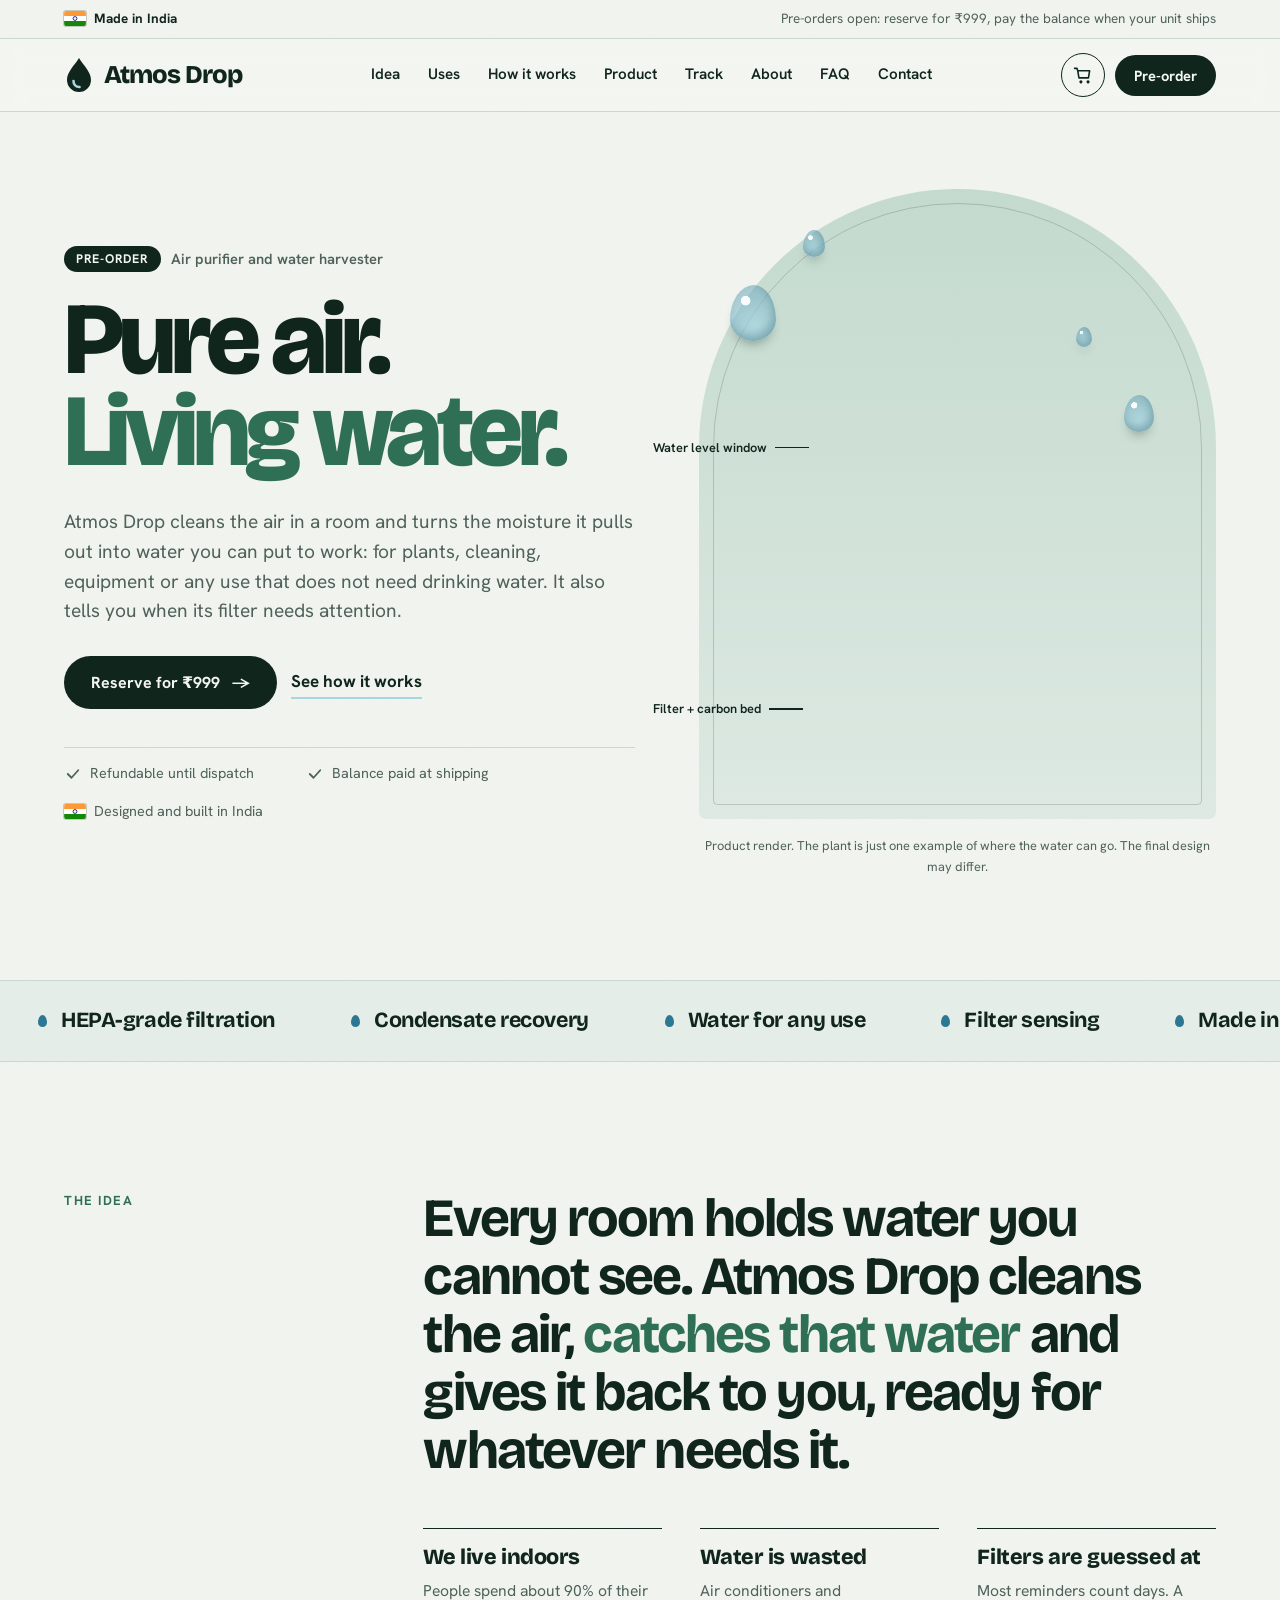
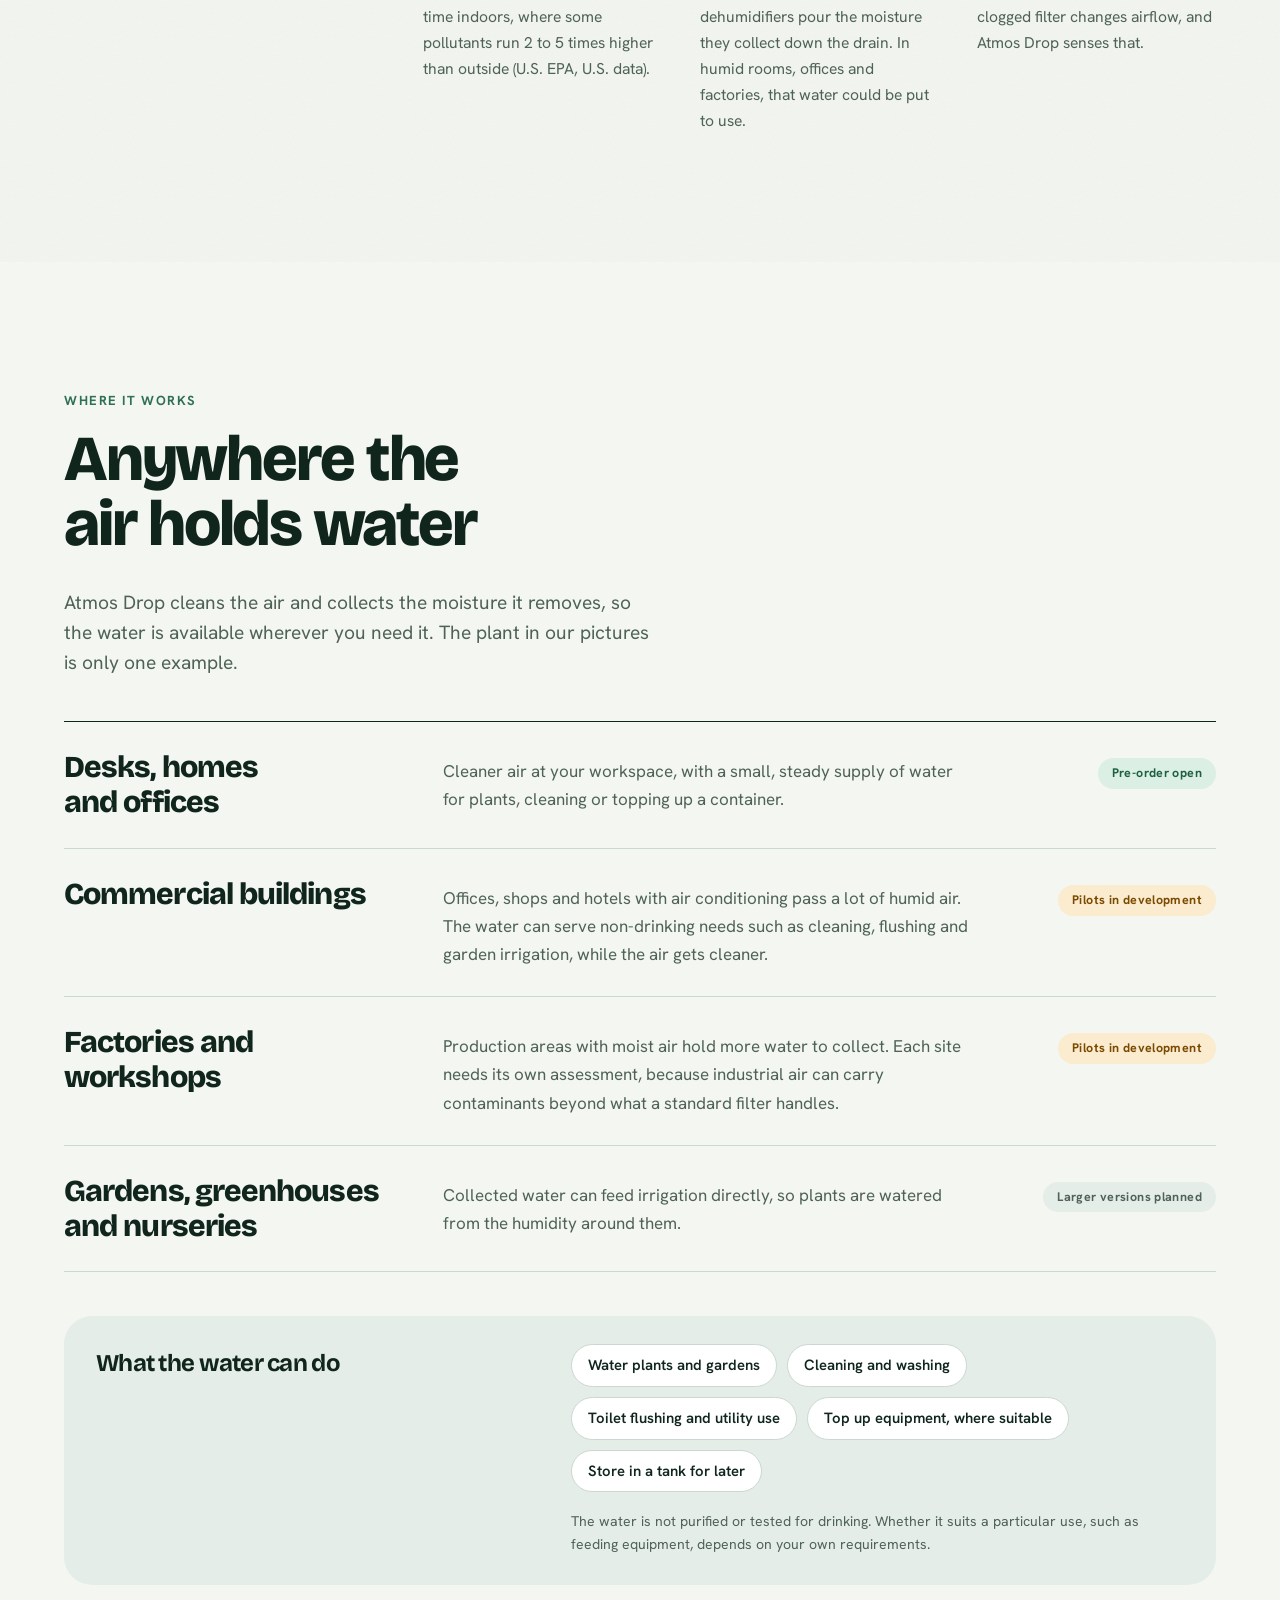
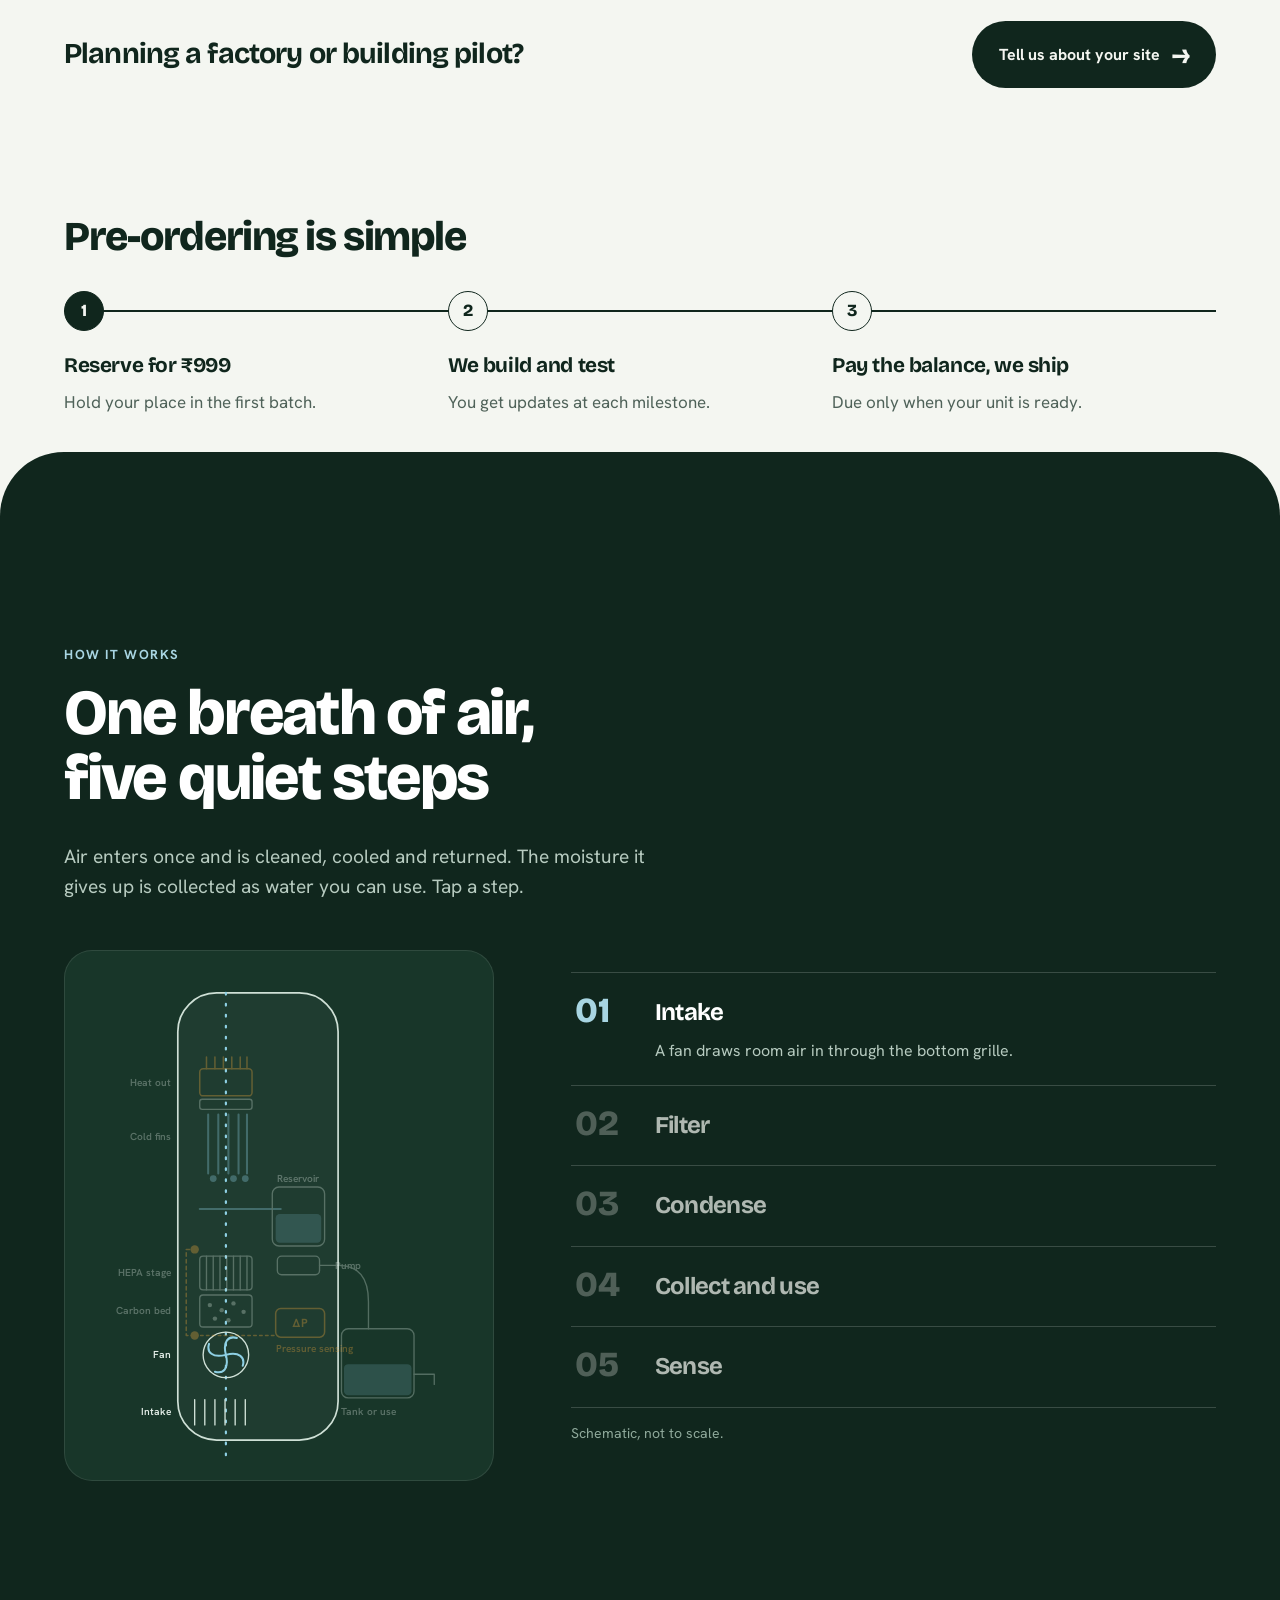
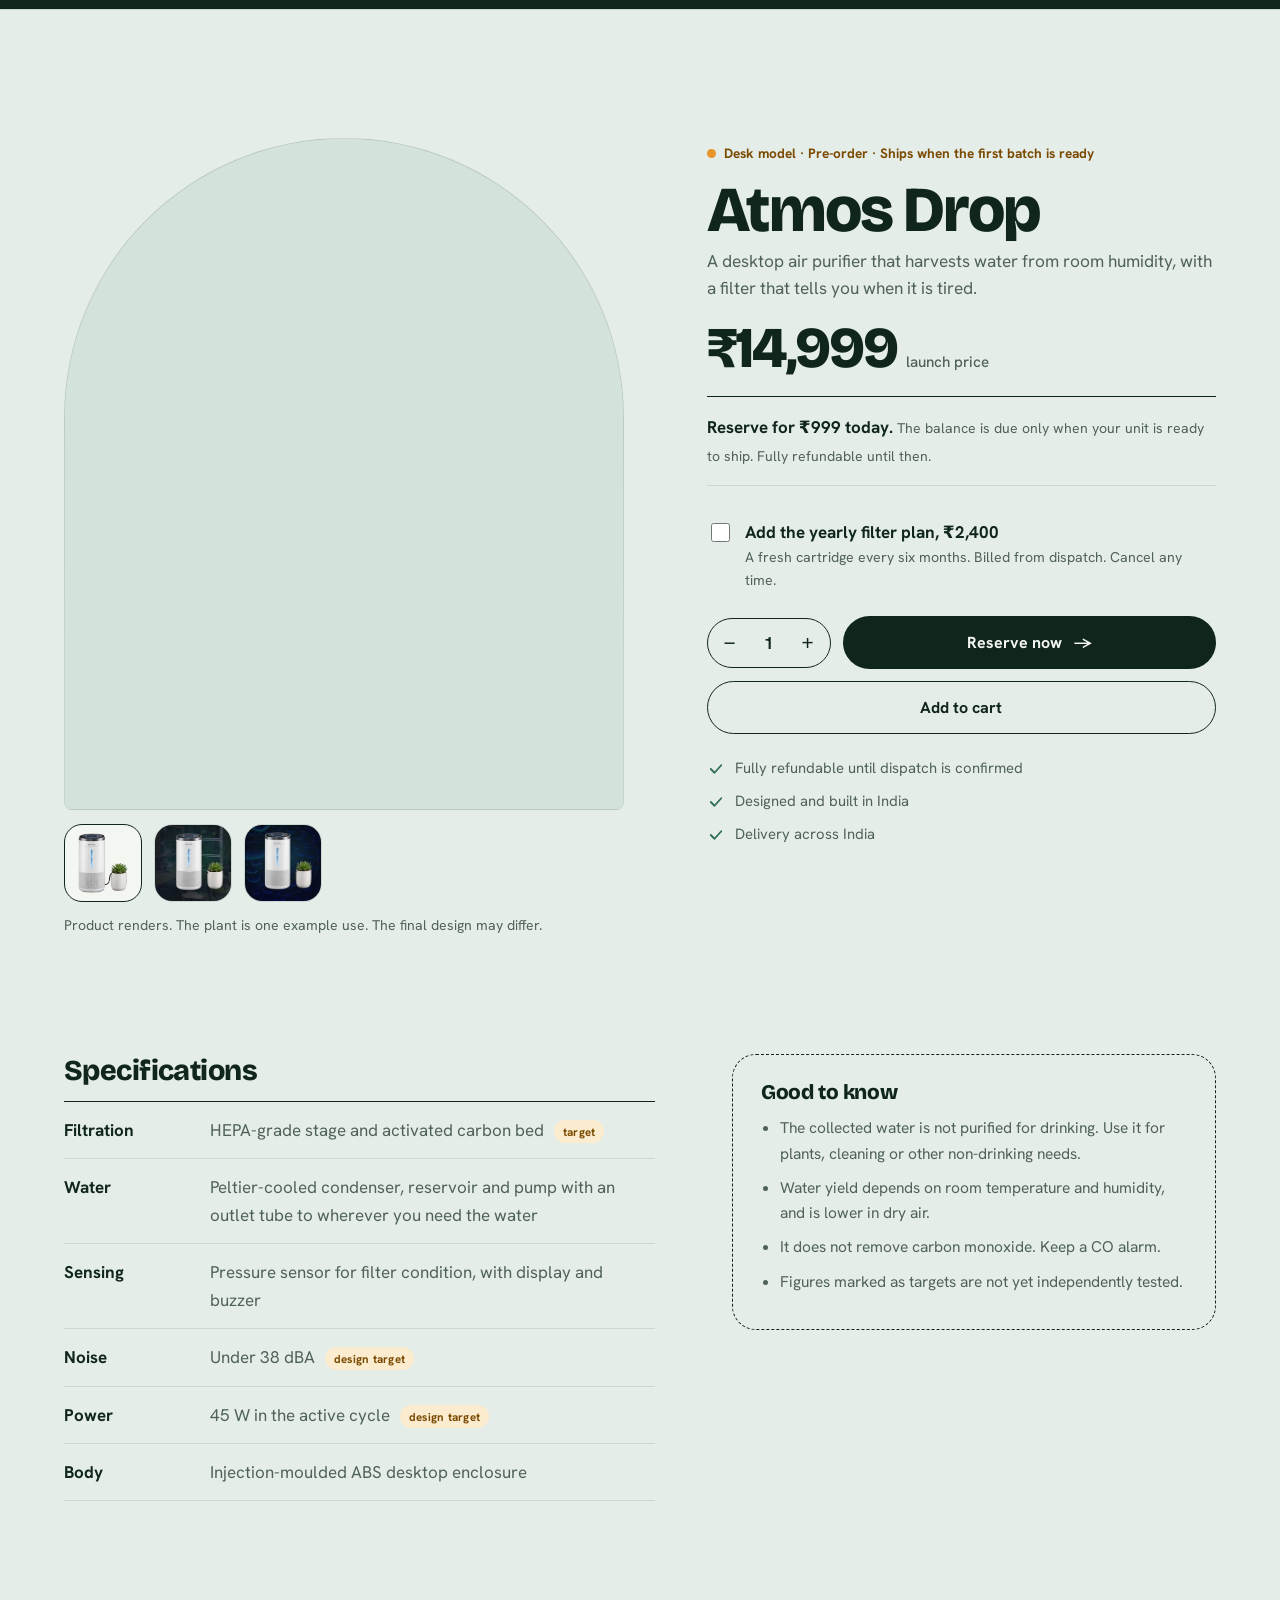
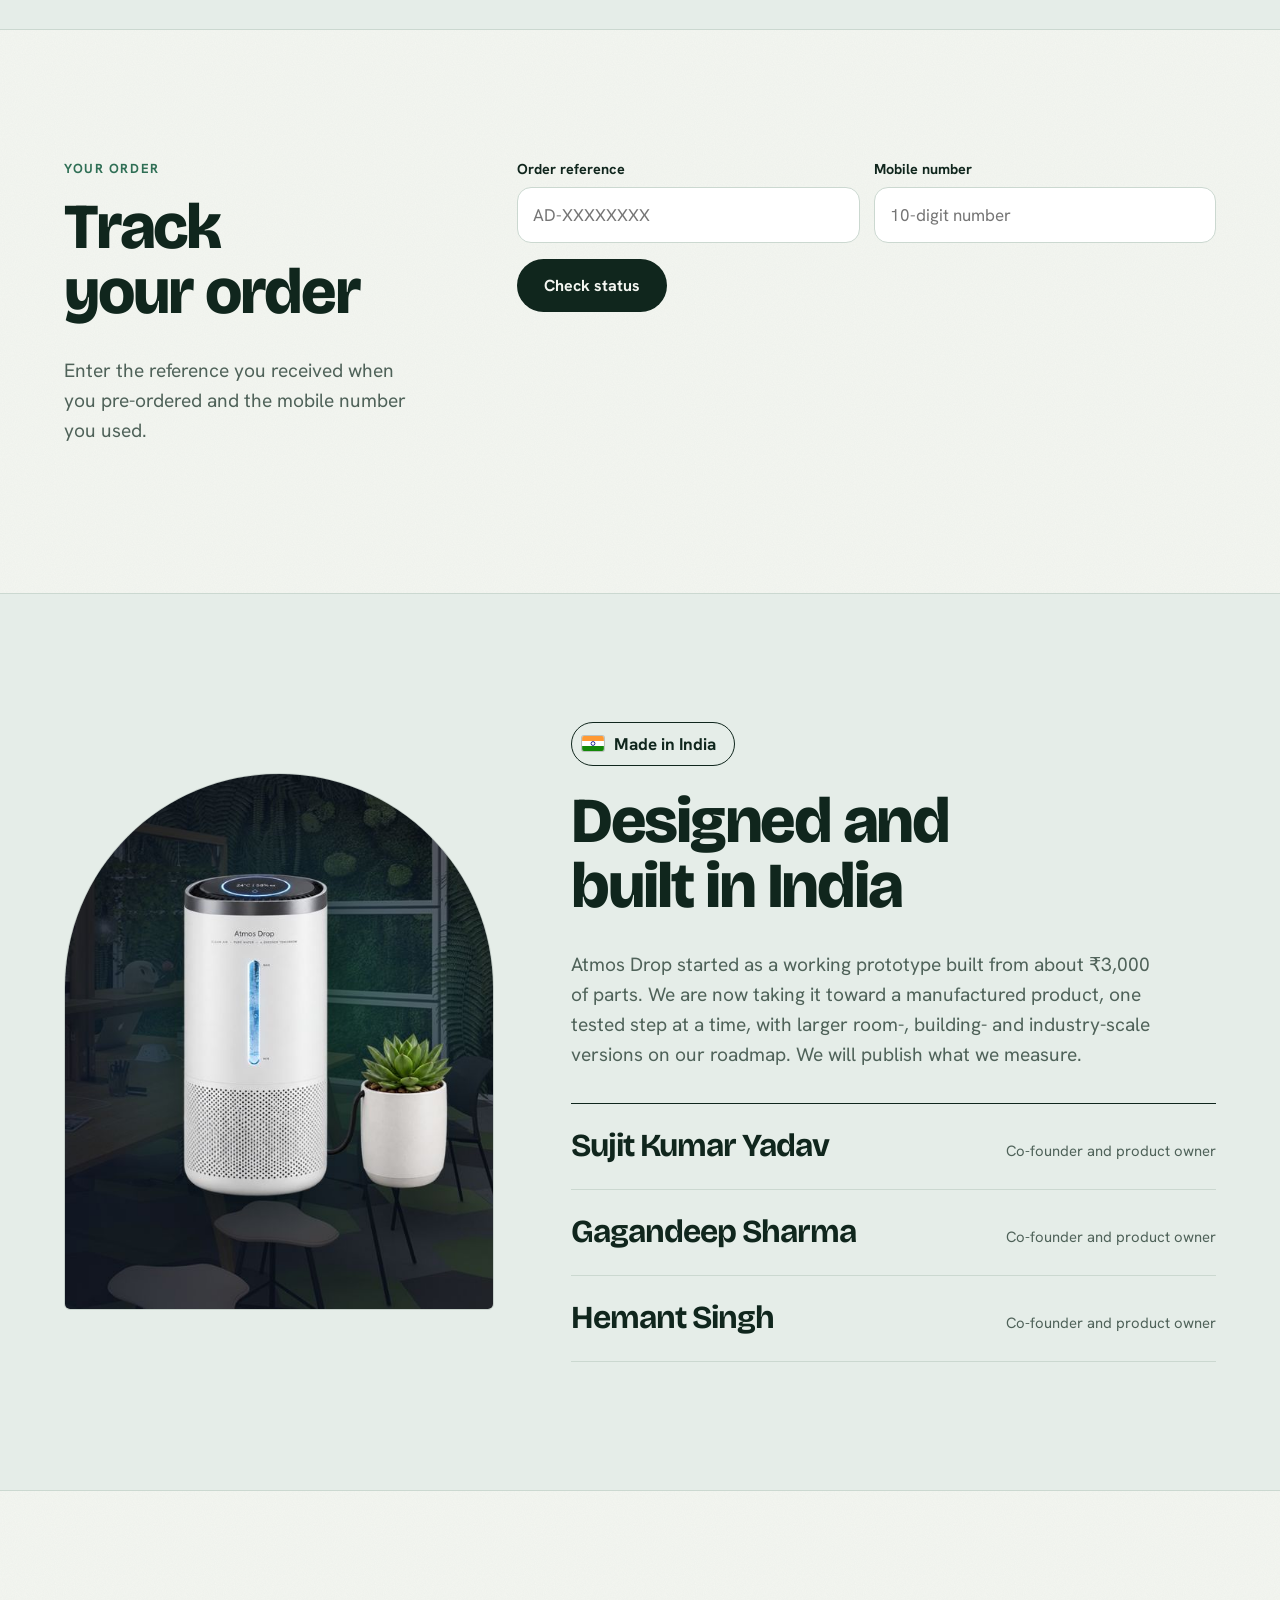
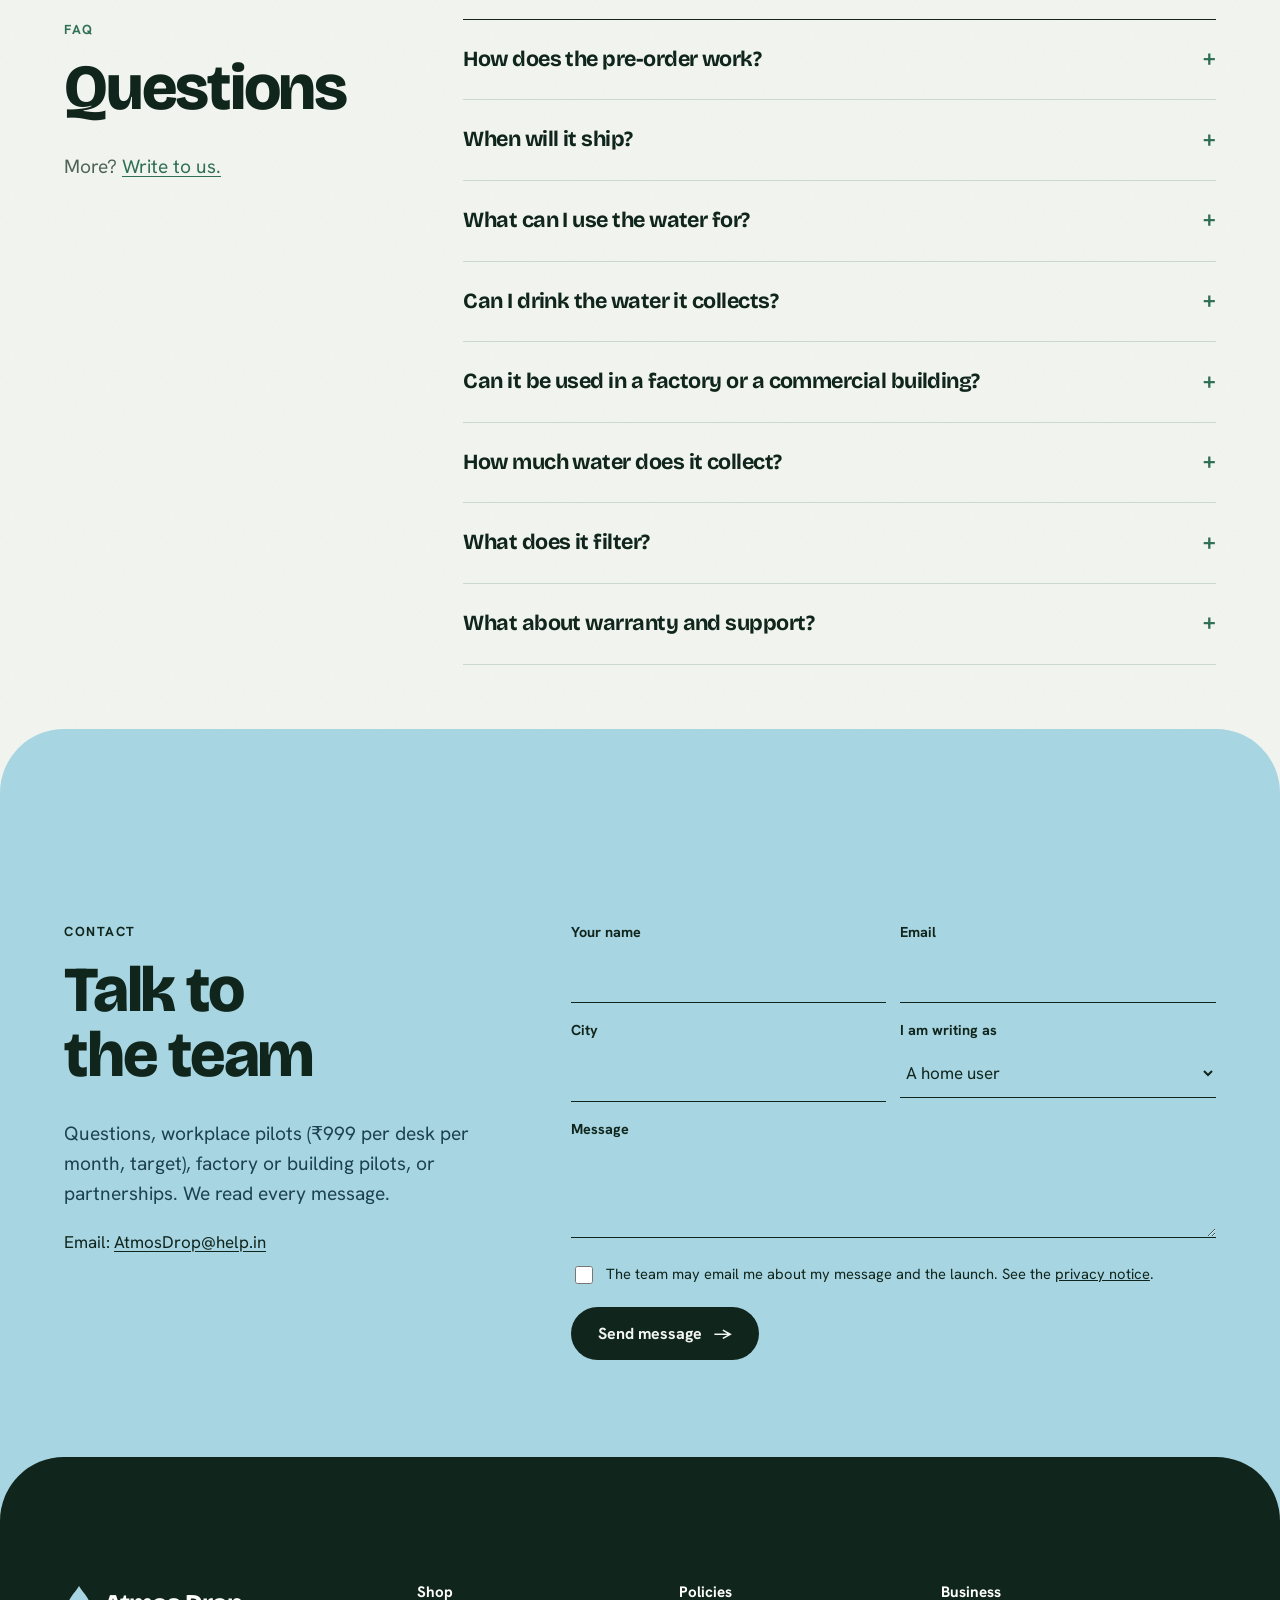
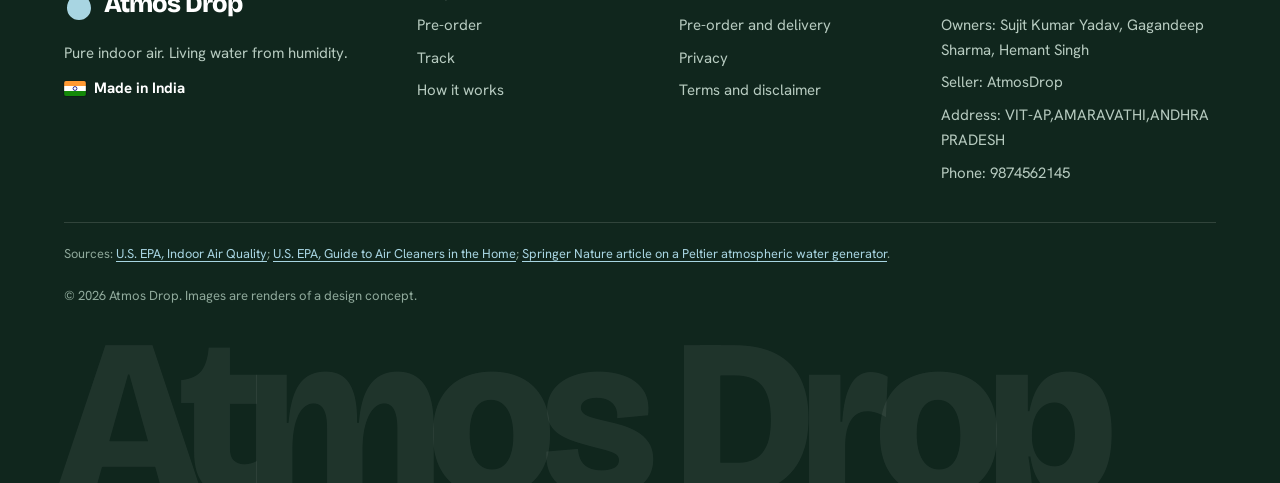
==== index.html @ cbe9b4e4 "Add files via upload" ====
<!DOCTYPE html>
<html lang="en">
<head>
<meta charset="utf-8">
<meta name="viewport" content="width=device-width, initial-scale=1, viewport-fit=cover">
<meta name="color-scheme" content="light">
<title>Atmos Drop | Air purifier that turns room humidity into usable water</title>
<meta name="description" content="Atmos Drop cleans indoor air and turns the moisture in it into water you can use: for plants, cleaning, equipment and more. For desks, offices, buildings and factories. Made in India. Pre-order with a ₹999 reservation.">
<meta name="theme-color" content="#F4F6F1">
<meta property="og:title" content="Atmos Drop: pure indoor air, living water from humidity">
<meta property="og:description" content="Cleans the air and turns humidity into usable water, with filter sensing. For desks, offices, buildings and factories. Made in India.">
<meta property="og:type" content="website">
<!-- After you deploy, change the next line to the full web address, e.g. https://YOURNAME.github.io/atmos-drop/assets/og-image.jpg -->
<meta property="og:image" content="assets/og-image.jpg">
<meta name="twitter:card" content="summary_large_image">
<script>document.documentElement.classList.add("js")</script>
<link rel="icon" href="assets/favicon.svg" type="image/svg+xml">
<link rel="preconnect" href="https://fonts.googleapis.com">
<link rel="preconnect" href="https://fonts.gstatic.com" crossorigin>
<link href="https://fonts.googleapis.com/css2?family=Bricolage+Grotesque:opsz,wght@12..96,500;12..96,700;12..96,800&family=Hanken+Grotesk:wght@400;500;600;700&display=swap" rel="stylesheet">
<link rel="stylesheet" href="css/style.css">
<script type="application/ld+json">
{"@context":"https://schema.org","@graph":[
{"@type":"Organization","name":"Atmos Drop","description":"Air purification with atmospheric water recovery for desks, buildings and industry. Made in India.","founder":[{"@type":"Person","name":"Sujit Kumar Yadav"},{"@type":"Person","name":"Gagandeep Sharma"},{"@type":"Person","name":"Hemant Singh"}],"areaServed":"IN"},
{"@type":"Product","name":"Atmos Drop","description":"Air purifier that recovers condensate from room humidity so the water can be put to non-drinking use.","brand":{"@type":"Brand","name":"Atmos Drop"},"offers":{"@type":"Offer","priceCurrency":"INR","price":"14999","availability":"https://schema.org/PreOrder"}}
]}
</script>
</head>
<body>
<a class="skip" href="#main">Skip to content</a>
<div class="prog" id="prog" aria-hidden="true"></div>
<div class="bar"><div class="wrap"><span class="india"><svg class="flag" viewBox="0 0 26 18" aria-hidden="true"><rect width="26" height="6" fill="#FF9933"/><rect y="6" width="26" height="6" fill="#fff"/><rect y="12" width="26" height="6" fill="#138808"/><circle cx="13" cy="9" r="2.3" fill="none" stroke="#000080" stroke-width="1"/></svg>Made in India</span><span class="r">Pre-orders open: reserve for ₹999, pay the balance when your unit ships</span></div></div>

<header class="site"><div class="wrap nav">
  <a class="brand" href="#top" aria-label="Atmos Drop home"><svg viewBox="0 0 30 36" aria-hidden="true"><path d="M15 1C10 9 3 15 3 23a12 12 0 0 0 24 0C27 15 20 9 15 1z" fill="#10261D"/><path d="M9.5 24c0 3.6 2.4 6 6 6" fill="none" stroke="#A8D5E2" stroke-width="2.6" stroke-linecap="round"/></svg>Atmos Drop</a>
  <ul id="navList">
    <li><a href="#idea">Idea</a></li>
    <li><a href="#uses">Uses</a></li>
    <li><a href="#how">How it works</a></li>
    <li><a href="#product">Product</a></li>
    <li><a href="#track">Track</a></li>
    <li><a href="#about">About</a></li>
    <li><a href="#faq">FAQ</a></li>
    <li><a href="#contact">Contact</a></li>
  </ul>
  <div class="right">
    <button class="icon-btn" id="cartBtn" aria-label="Open pre-order cart"><svg width="19" height="19" viewBox="0 0 24 24" fill="none" stroke="currentColor" stroke-width="2" stroke-linecap="round" stroke-linejoin="round"><path d="M6 6h15l-1.5 9h-12zM6 6 5 3H2M9 20a1 1 0 1 0 0-.01M18 20a1 1 0 1 0 0-.01"/></svg><span class="cart-count" id="cartCount" hidden>0</span></button>
    <a class="btn btn-primary btn-sm" href="#product">Pre-order</a>
    <button class="icon-btn menu-btn" id="menuBtn" aria-label="Open menu" aria-expanded="false" aria-controls="navList"><svg width="20" height="20" viewBox="0 0 24 24" fill="none" stroke="currentColor" stroke-width="2" stroke-linecap="round"><path d="M4 8h16M4 16h16"/></svg></button>
  </div>
</div></header>

<main id="main">
<section class="hero" id="top" aria-labelledby="h1"><div class="wrap hero-grid">
  <div>
    <span class="tag" data-in style="--d:.05s"><b>Pre-order</b>Air purifier and water harvester</span>
    <h1 id="h1"><span class="ln" style="--d:.12s"><span>Pure air.</span></span><span class="ln" style="--d:.24s"><span><em>Living water.</em></span></span></h1>
    <p class="lede" data-in style="--d:.5s">Atmos Drop cleans the air in a room and turns the moisture it pulls out into water you can put to work: for plants, cleaning, equipment or any use that does not need drinking water. It also tells you when its filter needs attention.</p>
    <div class="cta-row" data-in style="--d:.62s">
      <a class="btn btn-primary" href="#product">Reserve for ₹999 <span class="arr" aria-hidden="true">→</span></a>
      <a class="textlink" href="#how">See how it works</a>
    </div>
    <ul class="facts" data-in style="--d:.74s">
      <li><svg width="18" height="18" viewBox="0 0 24 24" fill="none" stroke="currentColor" stroke-width="2.4" stroke-linecap="round" stroke-linejoin="round" aria-hidden="true"><path d="M5 12l5 5 9-10"/></svg>Refundable until dispatch</li>
      <li><svg width="18" height="18" viewBox="0 0 24 24" fill="none" stroke="currentColor" stroke-width="2.4" stroke-linecap="round" stroke-linejoin="round" aria-hidden="true"><path d="M5 12l5 5 9-10"/></svg>Balance paid at shipping</li>
      <li><svg class="flag" viewBox="0 0 26 18" aria-hidden="true"><rect width="26" height="6" fill="#FF9933"/><rect y="6" width="26" height="6" fill="#fff"/><rect y="12" width="26" height="6" fill="#138808"/><circle cx="13" cy="9" r="2.3" fill="none" stroke="#000080" stroke-width="1"/></svg>Designed and built in India</li>
    </ul>
  </div>
  <figure class="fig">
    <div class="arch"></div>
    <span class="drop run" style="width:46px;height:56px;left:6%;top:14%"></span>
    <span class="drop" style="width:22px;height:27px;left:20%;top:6%"></span>
    <span class="drop run" style="width:30px;height:37px;right:12%;top:30%;animation-delay:1s,5s"></span>
    <span class="drop" style="width:16px;height:20px;right:24%;top:20%"></span>
    <div class="prodwrap"><img src="assets/product-800.webp" srcset="assets/product-480.webp 480w, assets/product-800.webp 800w, assets/product.webp 984w" sizes="(max-width: 900px) 80vw, 480px" width="984" height="1182" alt="Atmos Drop: a white cylindrical desktop purifier with a blue water-level window, connected by a small tube to a potted succulent." fetchpriority="high" decoding="async"></div>
    <span class="note l">Water level window</span>
    <span class="note l2">Filter + carbon bed</span>
    <figcaption>Product render. The plant is just one example of where the water can go. The final design may differ.</figcaption>
  </figure>
</div></section>

<div class="strip" aria-label="Highlights"><div class="marq"><ul><li>HEPA-grade filtration</li><li>Condensate recovery</li><li>Water for any use</li><li>Filter sensing</li><li>Made in India</li><li>Pre-orders open</li><li>HEPA-grade filtration</li><li>Condensate recovery</li><li>Water for any use</li><li>Filter sensing</li><li>Made in India</li><li>Pre-orders open</li></ul><ul aria-hidden="true"><li>HEPA-grade filtration</li><li>Condensate recovery</li><li>Water for any use</li><li>Filter sensing</li><li>Made in India</li><li>Pre-orders open</li><li>HEPA-grade filtration</li><li>Condensate recovery</li><li>Water for any use</li><li>Filter sensing</li><li>Made in India</li><li>Pre-orders open</li></ul></div></div>

<section class="idea" id="idea" aria-labelledby="h-idea"><div class="wrap idea-grid">
  <div><span class="label" id="h-idea">The idea</span></div>
  <div>
    <p class="big">Every room holds water you cannot see. Atmos Drop cleans the air, <span>catches that water</span> and gives it back to you, ready for whatever needs it.</p>
    <div class="trio">
      <div><h3>We live indoors</h3><p>People spend about 90% of their time indoors, where some pollutants run 2 to 5 times higher than outside (U.S. EPA, U.S. data).</p></div>
      <div><h3>Water is wasted</h3><p>Air conditioners and dehumidifiers pour the moisture they collect down the drain. In humid rooms, offices and factories, that water could be put to use.</p></div>
      <div><h3>Filters are guessed at</h3><p>Most reminders count days. A clogged filter changes airflow, and Atmos Drop senses that.</p></div>
    </div>
  </div>
</div></section>

<section class="uses" id="uses" aria-labelledby="h-uses"><div class="wrap">
  <span class="label">Where it works</span>
  <h2 id="h-uses">Anywhere the air holds water</h2>
  <p class="lede">Atmos Drop cleans the air and collects the moisture it removes, so the water is available wherever you need it. The plant in our pictures is only one example.</p>
  <div class="use-list">
    <article class="use"><h3>Desks, homes and offices</h3><p>Cleaner air at your workspace, with a small, steady supply of water for plants, cleaning or topping up a container.</p><span class="stat now">Pre-order open</span></article>
    <article class="use"><h3>Commercial buildings</h3><p>Offices, shops and hotels with air conditioning pass a lot of humid air. The water can serve non-drinking needs such as cleaning, flushing and garden irrigation, while the air gets cleaner.</p><span class="stat soon">Pilots in development</span></article>
    <article class="use"><h3>Factories and workshops</h3><p>Production areas with moist air hold more water to collect. Each site needs its own assessment, because industrial air can carry contaminants beyond what a standard filter handles.</p><span class="stat soon">Pilots in development</span></article>
    <article class="use"><h3>Gardens, greenhouses and nurseries</h3><p>Collected water can feed irrigation directly, so plants are watered from the humidity around them.</p><span class="stat plan">Larger versions planned</span></article>
  </div>
  <div class="uses-water">
    <b>What the water can do</b>
    <ul><li>Water plants and gardens</li><li>Cleaning and washing</li><li>Toilet flushing and utility use</li><li>Top up equipment, where suitable</li><li>Store in a tank for later</li></ul>
    <p class="small">The water is not purified or tested for drinking. Whether it suits a particular use, such as feeding equipment, depends on your own requirements.</p>
  </div>
  <div class="uses-cta"><span>Planning a factory or building pilot?</span><a class="btn btn-primary" href="#contact" data-topic="A factory or industrial site">Tell us about your site <span class="arr" aria-hidden="true">→</span></a></div>
</div></section>

<section class="steps3" aria-labelledby="h-steps"><div class="wrap">
  <h2 id="h-steps">Pre-ordering is simple</h2>
  <div class="tl">
    <div data-n="1"><b>Reserve for ₹999</b><span>Hold your place in the first batch.</span></div>
    <div data-n="2"><b>We build and test</b><span>You get updates at each milestone.</span></div>
    <div data-n="3"><b>Pay the balance, we ship</b><span>Due only when your unit is ready.</span></div>
  </div>
</div></section>

<section class="how" id="how" aria-labelledby="h-how"><div class="wrap">
  <span class="label">How it works</span>
  <h2 id="h-how">One breath of air,<br>five quiet steps</h2>
  <p class="lede">Air enters once and is cleaned, cooled and returned. The moisture it gives up is collected as water you can use. Tap a step.</p>
  <div class="explorer">
    <div class="diagram"><svg id="cut" viewBox="0 0 460 580" data-active="1" role="img" aria-labelledby="cutT cutD">
<title id="cutT">Schematic cutaway of Atmos Drop</title>
<desc id="cutD">Air enters at the bottom grille, passes a fan and a filter, then cold fins where water condenses. Water collects in a reservoir and a pump sends it to a tank or point of use. Pressure ports either side of the filter feed a sensor.</desc>
<rect class="body" x="110" y="26" width="190" height="530" rx="46"/>
<path class="air" d="M167 574 V 18"/>
<g data-stage="1">
  <path class="ln" d="M130 508v30M142 508v30M154 508v30M166 508v30M178 508v30M190 508v30"/>
  <circle class="ln" cx="167" cy="455" r="27"/>
  <g class="fan-blades"><path class="dewc" d="M167 455c-4-16 3-23 13-20M167 455c16-4 23 3 20 13M167 455c4 16-3 23-13 20M167 455c-16 4-23-3-20-13"/></g>
  <text class="lbl l" x="102" y="526">Intake</text><text class="lbl l" x="102" y="459">Fan</text>
</g>
<g data-stage="2">
  <rect class="ln" x="136" y="338" width="62" height="40" rx="4"/>
  <path class="ln" d="M144 338v40M152 338v40M160 338v40M168 338v40M176 338v40M184 338v40M192 338v40"/>
  <rect class="ln" x="136" y="384" width="62" height="38" rx="4"/>
  <g fill="#CFE0D6"><circle cx="148" cy="396" r="2.6"/><circle cx="162" cy="402" r="2.6"/><circle cx="176" cy="394" r="2.6"/><circle cx="188" cy="404" r="2.6"/><circle cx="154" cy="412" r="2.6"/><circle cx="170" cy="414" r="2.6"/></g>
  <text class="lbl l" x="102" y="362">HEPA stage</text><text class="lbl l" x="102" y="406">Carbon bed</text>
</g>
<g data-stage="3">
  <rect class="sun" x="136" y="116" width="62" height="32" rx="4"/>
  <path class="sun" d="M144 116v-14M154 116v-14M164 116v-14M174 116v-14M184 116v-14M192 116v-14"/>
  <rect class="ln" x="136" y="152" width="62" height="12" rx="3"/>
  <path class="dewc" d="M146 170v70M158 170v70M170 170v70M182 170v70M192 170v70"/>
  <text class="lbl l" x="102" y="136">Heat out</text><text class="lbl l" x="102" y="200">Cold fins</text>
  <circle class="water d1" cx="152" cy="246" r="4"/><circle class="water d2" cx="176" cy="246" r="4"/><circle class="water d3" cx="190" cy="246" r="4"/>
</g>
<g data-stage="4">
  <path class="dewc" d="M136 282 H 232"/>
  <rect class="ln" x="222" y="256" width="62" height="70" rx="8"/>
  <rect x="226" y="288" width="54" height="34" rx="5" fill="#8ED0E4" fill-opacity=".55"/>
  <rect class="ln" x="228" y="338" width="50" height="22" rx="5"/>
  <path class="ln" d="M278 349 H 300 Q 336 349 336 392 V 424"/>
  <rect class="ln" x="304" y="424" width="86" height="82" rx="8"/>
  <rect x="307" y="466" width="80" height="37" rx="5" fill="#8ED0E4" fill-opacity=".55"/>
  <path class="ln" d="M390 478 h 24 M414 478 v 12"/>
  <text class="lbl" x="228" y="250">Reservoir</text><text class="lbl" x="296" y="353">Pump</text><text class="lbl" x="304" y="526">Tank or use</text>
</g>
<g data-stage="5">
  <circle cx="130" cy="432" r="5" fill="#F2A83B"/><circle cx="130" cy="330" r="5" fill="#F2A83B"/>
  <path class="sun" stroke-dasharray="4 4" d="M130 432 H 120 V 330 H 130"/>
  <rect class="sun" x="226" y="400" width="58" height="34" rx="6"/>
  <text x="255" y="422" text-anchor="middle" fill="#F2A83B" font-family="Hanken Grotesk,sans-serif" font-size="14" font-weight="700">ΔP</text>
  <path class="sun" stroke-dasharray="3 4" d="M130 432 H 226"/>
  <text class="lbl" x="226" y="452" style="fill:#F2A83B">Pressure sensing</text>
</g>
</svg></div>
    <div>
      <ol class="steps" id="steps">
        <li><button type="button" data-stage="1" aria-pressed="true"><span class="n">01</span><span><b>Intake</b><p>A fan draws room air in through the bottom grille.</p></span></button></li>
        <li><button type="button" data-stage="2" aria-pressed="false"><span class="n">02</span><span><b>Filter</b><p>A HEPA-grade stage catches particles. Activated carbon adsorbs odours and many VOCs.</p></span></button></li>
        <li><button type="button" data-stage="3" aria-pressed="false"><span class="n">03</span><span><b>Condense</b><p>Air passes over fins cooled by a Peltier module. Below the dew point, vapour turns into droplets.</p></span></button></li>
        <li><button type="button" data-stage="4" aria-pressed="false"><span class="n">04</span><span><b>Collect and use</b><p>Droplets collect in a reservoir. A small pump sends the water wherever you need it: a plant, a tank or any non-drinking use.</p></span></button></li>
        <li><button type="button" data-stage="5" aria-pressed="false"><span class="n">05</span><span><b>Sense</b><p>A pressure sensor watches airflow around the filter and alerts you when it clogs.</p></span></button></li>
      </ol>
      <p class="small">Schematic, not to scale.</p>
    </div>
  </div>
</div></section>

<section class="product" id="product" aria-labelledby="h-prod"><div class="wrap">
  <div class="buy-grid">
    <div class="gallery">
      <div class="main"><img id="galMain" class="cut" src="assets/product-800.webp" srcset="assets/product-480.webp 480w, assets/product-800.webp 800w, assets/product.webp 984w" sizes="(max-width: 900px) 90vw, 520px" width="984" height="1182" alt="Atmos Drop desktop purifier beside a succulent plant" decoding="async"></div>
      <div class="thumbs">
        <button type="button" aria-pressed="true" data-src="assets/product-800.webp" data-cut="1" aria-label="Show product on its own"><img class="cut" src="assets/product-160.webp" width="160" height="192" alt="" loading="lazy" decoding="async"></button>
        <button type="button" aria-pressed="false" data-src="assets/hero2.jpg" aria-label="Show product in a workspace"><img src="assets/hero2-160.jpg" width="160" height="199" alt="" loading="lazy" decoding="async"></button>
        <button type="button" aria-pressed="false" data-src="assets/hero.jpg" aria-label="Show product on a droplet background"><img src="assets/hero-160.jpg" width="160" height="190" alt="" loading="lazy" decoding="async"></button>
      </div>
      <p class="small" style="margin-top:12px">Product renders. The plant is one example use. The final design may differ.</p>
    </div>
    <div class="buybox">
      <span class="status">Desk model · Pre-order · Ships when the first batch is ready</span>
      <h2 id="h-prod">Atmos Drop</h2>
      <p class="lede" style="font-size:1.08rem">A desktop air purifier that harvests water from room humidity, with a filter that tells you when it is tired.</p>
      <div class="price-big">₹14,999 <small>launch price</small></div>
      <div class="res-box"><b>Reserve for ₹999 today.</b> <span class="small">The balance is due only when your unit is ready to ship. Fully refundable until then.</span></div>
      <label class="opt" for="optPlan"><input type="checkbox" id="optPlan"><span><b>Add the yearly filter plan, ₹2,400</b><small>A fresh cartridge every six months. Billed from dispatch. Cancel any time.</small></span></label>
      <div class="buy-actions">
        <div class="qty" role="group" aria-label="Quantity"><button type="button" id="qMinus" aria-label="Decrease quantity">−</button><output id="qVal" aria-live="polite">1</output><button type="button" id="qPlus" aria-label="Increase quantity">+</button></div>
        <button class="btn btn-primary" type="button" id="reserveNow" style="flex:1">Reserve now <span class="arr" aria-hidden="true">→</span></button>
      </div>
      <button class="btn btn-line btn-block" type="button" id="addCart">Add to cart</button>
      <ul class="assure">
        <li><svg width="18" height="18" viewBox="0 0 24 24" fill="none" stroke="currentColor" stroke-width="2.4" stroke-linecap="round" stroke-linejoin="round" aria-hidden="true"><path d="M5 12l5 5 9-10"/></svg>Fully refundable until dispatch is confirmed</li>
        <li><svg width="18" height="18" viewBox="0 0 24 24" fill="none" stroke="currentColor" stroke-width="2.4" stroke-linecap="round" stroke-linejoin="round" aria-hidden="true"><path d="M5 12l5 5 9-10"/></svg>Designed and built in India</li>
        <li><svg width="18" height="18" viewBox="0 0 24 24" fill="none" stroke="currentColor" stroke-width="2.4" stroke-linecap="round" stroke-linejoin="round" aria-hidden="true"><path d="M5 12l5 5 9-10"/></svg>Delivery across India</li>
      </ul>
    </div>
  </div>
  <div class="specs">
    <div>
      <h3>Specifications</h3>
      <dl class="sp">
        <div><dt>Filtration</dt><dd>HEPA-grade stage and activated carbon bed <span class="tag-t">target</span></dd></div>
        <div><dt>Water</dt><dd>Peltier-cooled condenser, reservoir and pump with an outlet tube to wherever you need the water</dd></div>
        <div><dt>Sensing</dt><dd>Pressure sensor for filter condition, with display and buzzer</dd></div>
        <div><dt>Noise</dt><dd>Under 38 dBA <span class="tag-t">design target</span></dd></div>
        <div><dt>Power</dt><dd>45 W in the active cycle <span class="tag-t">design target</span></dd></div>
        <div><dt>Body</dt><dd>Injection-moulded ABS desktop enclosure</dd></div>
      </dl>
    </div>
    <div class="know">
      <h3>Good to know</h3>
      <ul>
        <li>The collected water is not purified for drinking. Use it for plants, cleaning or other non-drinking needs.</li>
        <li>Water yield depends on room temperature and humidity, and is lower in dry air.</li>
        <li>It does not remove carbon monoxide. Keep a CO alarm.</li>
        <li>Figures marked as targets are not yet independently tested.</li>
      </ul>
    </div>
  </div>
</div></section>

<section id="track" aria-labelledby="h-track"><div class="wrap track-grid">
  <div>
    <span class="label">Your order</span>
    <h2 id="h-track">Track your order</h2>
    <p class="lede">Enter the reference you received when you pre-ordered and the mobile number you used.</p>
  </div>
  <div class="panel">
    <form id="trackForm" novalidate>
      <div class="row2">
        <div class="field"><label for="t-ref">Order reference</label><input id="t-ref" placeholder="AD-XXXXXXXX" autocomplete="off"><div class="err">Enter your order reference.</div></div>
        <div class="field"><label for="t-phone">Mobile number</label><input id="t-phone" inputmode="numeric" maxlength="10" placeholder="10-digit number" autocomplete="tel"><div class="err">Enter the 10-digit mobile number.</div></div>
      </div>
      <button class="btn btn-primary" type="submit" id="trackBtn">Check status</button>
    </form>
    <div id="trackOut" aria-live="polite"></div>
  </div>
</div></section>

<section class="about" id="about" aria-labelledby="h-about"><div class="wrap about-grid">
  <div class="ph"><img src="assets/hero2.jpg" width="560" height="698" alt="Atmos Drop on a desk in a green, plant-filled workspace." loading="lazy" decoding="async"></div>
  <div>
    <span class="india-badge"><svg class="flag" viewBox="0 0 26 18" aria-hidden="true"><rect width="26" height="6" fill="#FF9933"/><rect y="6" width="26" height="6" fill="#fff"/><rect y="12" width="26" height="6" fill="#138808"/><circle cx="13" cy="9" r="2.3" fill="none" stroke="#000080" stroke-width="1"/></svg>Made in India</span>
    <h2 id="h-about">Designed and built in India</h2>
    <p class="lede">Atmos Drop started as a working prototype built from about ₹3,000 of parts. We are now taking it toward a manufactured product, one tested step at a time, with larger room-, building- and industry-scale versions on our roadmap. We will publish what we measure.</p>
    <ul class="founders" aria-label="Founders">
      <li><b>Sujit Kumar Yadav</b><span>Co-founder and product owner</span></li>
      <li><b>Gagandeep Sharma</b><span>Co-founder and product owner</span></li>
      <li><b>Hemant Singh</b><span>Co-founder and product owner</span></li>
    </ul>
  </div>
</div></section>

<section id="faq" aria-labelledby="h-faq"><div class="wrap faq-cols">
  <div><span class="label">FAQ</span><h2 id="h-faq">Questions</h2><p class="lede">More? <a href="#contact">Write to us.</a></p></div>
  <div>
    <details class="q"><summary>How does the pre-order work?</summary><p>You reserve a unit for ₹999. When it is ready to ship, we tell you the delivery timing and the balance due. You pay the balance only then, and you can cancel for a full refund of your reservation any time before that.</p></details>
    <details class="q"><summary>When will it ship?</summary><p>We have not set a date yet, because we are still testing the prototype. We will update you at each step and give notice before any balance is due.</p></details>
    <details class="q"><summary>What can I use the water for?</summary><p>Any non-drinking use: watering plants, cleaning and washing, toilet flushing, or topping up equipment where the water quality suits it. You choose where it goes.</p></details>
    <details class="q"><summary>Can I drink the water it collects?</summary><p>No. The condensate is not purified or tested for drinking.</p></details>
    <details class="q"><summary>Can it be used in a factory or a commercial building?</summary><p>That is the direction we are building toward. The pre-order unit today is a desk-scale model. We are developing larger versions and are open to pilots with factories and buildings. Industrial air can contain contaminants a standard filter is not designed for, so we assess each site first. Tell us about yours below.</p></details>
    <details class="q"><summary>How much water does it collect?</summary><p>That depends on your room's temperature and humidity: very humid spaces hold more water to collect than dry ones. Small Peltier collectors yield modest amounts: one published study measured a maximum of 24 mL per hour in optimal conditions. We have not yet published our own measurements and will after testing.</p></details>
    <details class="q"><summary>What does it filter?</summary><p>Particles such as dust and pollen, and odours and many VOCs through activated carbon. It is not designed to remove carbon monoxide, so please keep a CO alarm.</p></details>
    <details class="q"><summary>What about warranty and support?</summary><p>Warranty and support terms will be published before units ship, and you will see them before you pay the balance.</p></details>
  </div>
</div></section>

<section class="contact" id="contact" aria-labelledby="h-contact"><div class="wrap contact-grid">
  <div>
    <span class="label">Contact</span>
    <h2 id="h-contact">Talk to the team</h2>
    <p class="lede">Questions, workplace pilots (₹999 per desk per month, target), factory or building pilots, or partnerships. We read every message.</p>
    <p id="emailLine" hidden>Email: <a id="emailLink" style="color:var(--moss)" href="#"></a></p>
  </div>
  <form id="contactForm" novalidate>
    <div class="row2">
      <div class="field"><label for="f-name">Your name</label><input id="f-name" autocomplete="name"><div class="err">Please enter your name.</div></div>
      <div class="field"><label for="f-email">Email</label><input id="f-email" type="email" autocomplete="email"><div class="err">Please enter a valid email.</div></div>
    </div>
    <div class="row2">
      <div class="field"><label for="f-city">City</label><input id="f-city" autocomplete="address-level2"></div>
      <div class="field"><label for="f-type">I am writing as</label><select id="f-type"><option>A home user</option><option>An office or co-working space</option><option>A commercial building</option><option>A factory or industrial site</option><option>A school or college</option><option>An investor or partner</option><option>Other</option></select></div>
    </div>
    <div class="field"><label for="f-msg">Message</label><textarea id="f-msg"></textarea></div>
    <div class="hp" aria-hidden="true"><label>Leave this empty<input id="f-hp" tabindex="-1" autocomplete="off"></label></div>
    <label class="check"><input type="checkbox" id="f-consent"><span>The team may email me about my message and the launch. See the <button type="button" class="linklike" data-dialog="privacy">privacy notice</button>.</span></label>
    <button class="btn btn-glow" type="submit" id="contactBtn">Send message <span class="arr" aria-hidden="true">→</span></button>
    <div class="msg" id="contactMsg" role="status" aria-live="polite"></div>
  </form>
</div></section>
</main>

<footer><div class="wrap">
  <div class="top">
    <div>
      <a class="brand" href="#top" style="color:#fff"><svg viewBox="0 0 30 36" aria-hidden="true"><path d="M15 1C10 9 3 15 3 23a12 12 0 0 0 24 0C27 15 20 9 15 1z" fill="#A8D5E2"/></svg>Atmos Drop</a>
      <p style="margin:12px 0 10px">Pure indoor air. Living water from humidity.</p>
      <span class="india"><svg class="flag" viewBox="0 0 26 18" aria-hidden="true"><rect width="26" height="6" fill="#FF9933"/><rect y="6" width="26" height="6" fill="#fff"/><rect y="12" width="26" height="6" fill="#138808"/><circle cx="13" cy="9" r="2.3" fill="none" stroke="#000080" stroke-width="1"/></svg>Made in India</span>
    </div>
    <div><h4>Shop</h4><ul><li><a href="#product">Pre-order</a></li><li><a href="#track">Track</a></li><li><a href="#how">How it works</a></li></ul></div>
    <div><h4>Policies</h4><ul>
      <li><button type="button" class="linklike" data-dialog="preorder">Pre-order and delivery</button></li>
      <li><button type="button" class="linklike" data-dialog="privacy">Privacy</button></li>
      <li><button type="button" class="linklike" data-dialog="terms">Terms and disclaimer</button></li></ul></div>
    <div id="legalCol"><h4>Business</h4><ul id="legalList"><li>Owners: Sujit Kumar Yadav, Gagandeep Sharma, Hemant Singh</li></ul></div>
  </div>
  <p class="src">Sources: <a href="https://www.epa.gov/report-environment/indoor-air-quality" rel="noopener">U.S. EPA, Indoor Air Quality</a>; <a href="https://19january2017snapshot.epa.gov/indoor-air-quality-iaq/guide-air-cleaners-home_.html" rel="noopener">U.S. EPA, Guide to Air Cleaners in the Home</a>; <a href="https://link.springer.com/10.1007/s42452-026-08467-7" rel="noopener">Springer Nature article on a Peltier atmospheric water generator</a>.</p>
  <div class="bottom">© <span id="yr">2026</span> Atmos Drop. Images are renders of a design concept.</div>
  <div class="giant" aria-hidden="true">Atmos Drop</div>
</div></footer>

<div class="sticky-buy" id="stickyBuy"><div><b>₹14,999</b><span>Reserve for ₹999 today</span></div><button class="btn btn-glow btn-sm" type="button" data-reserve>Pre-order</button></div>

<dialog id="drawer" aria-labelledby="drawerTitle">
  <div class="dh"><h3 id="drawerTitle">Your pre-order</h3><button class="icon-btn" id="drawerClose" aria-label="Close pre-order panel"><svg width="16" height="16" viewBox="0 0 24 24" fill="none" stroke="currentColor" stroke-width="2.4" stroke-linecap="round"><path d="M5 5l14 14M19 5L5 19"/></svg></button></div>
  <div class="body" id="drawerBody"></div>
  <div class="foot" id="drawerFoot"></div>
</dialog>

<dialog id="dlg-preorder" aria-labelledby="t-pre"><div class="in"><button class="icon-btn close" data-close aria-label="Close">×</button>
<h3 id="t-pre">Pre-order and delivery</h3>
<h4>Reservation</h4><p>A reservation of ₹999 per unit holds your place in the first production batch. The launch price is ₹14,999 per unit. The balance of ₹14,000 per unit is due only when we confirm your unit is ready to ship. Your reservation is confirmed once we receive your payment.</p>
<h4>Refunds</h4><p>Cancel any time before we send your dispatch notice and we will refund your reservation in full to the original payment method. If we cannot deliver, every reservation is refunded in full.</p>
<h4>Delivery</h4><p>We plan to deliver across India. We have not set a dispatch date. Before shipping, we will email you the delivery timing, any delivery charge and the balance due, and send tracking once dispatched.</p>
<h4>Changes</h4><p>The product, specifications and timeline may change as we test and prepare for manufacture. We will tell you about any material change before you owe the balance.</p></div></dialog>

<dialog id="dlg-privacy" aria-labelledby="t-privacy"><div class="in"><button class="icon-btn close" data-close aria-label="Close">×</button>
<h3 id="t-privacy">Privacy</h3>
<p>This site is run by Sujit Kumar Yadav, Gagandeep Sharma and Hemant Singh (the Atmos Drop team).</p>
<h4>What we collect</h4><p>What you enter in the pre-order, tracking and contact forms: name, email, mobile number, delivery address, order choices and message.</p>
<h4>How we use it</h4><p>To reply to you, process and deliver your pre-order, and update you on the launch. Your details are stored in our customer database, which only the team can access. We do not sell your information.</p>
<h4>Your choices</h4><p>Ask us at any time to correct or delete your details, or to stop emailing you, by replying to any message from us.</p>
<h4>Cookies</h4><p>No advertising trackers. Your cart and last order reference may be remembered in your browser.</p></div></dialog>

<dialog id="dlg-terms" aria-labelledby="t-terms"><div class="in"><button class="icon-btn close" data-close aria-label="Close">×</button>
<h3 id="t-terms">Terms and disclaimer</h3>
<p>Atmos Drop is in pre-order. Descriptions, images, specifications and timelines are plans and may change. Images are renders of a design concept, and the final product may look and perform differently.</p>
<p>Figures marked as targets, including HEPA-grade filtration, noise under 38 dBA and 45 W power, have not been independently verified. Water yield depends on temperature and humidity and has not yet been published.</p>
<p>Collected condensate is not purified or tested for drinking. Atmos Drop does not remove carbon monoxide or measure carbon dioxide, is not a medical device, and does not replace ventilation, a CO alarm or medical advice.</p>
<p>The content of this site belongs to the Atmos Drop team. To the extent the law allows, we are not liable for decisions made only on the basis of pre-launch information.</p></div></dialog>

<script src="config.js"></script>
<script src="js/app.js"></script>
</body>
</html>
---- css/style.css ----
/* Atmos Drop: "Dew" design. Light only. */
:root{
  --paper:#F4F6F1; --mist:#E5EDE8; --mist2:#D3E2DA; --white:#FFFFFF;
  --moss:#10261D; --moss2:#183629; --leaf:#2F6F55; --dew:#A8D5E2; --dew-deep:#2C7893; --saffron:#E8962A;
  --ink:#10261D; --muted:#4F6259; --rule:#CBD8D0; --danger:#A32727; --warn-bg:#FBEBCF; --warn:#7A4A00; --ok-bg:#DCEFE4; --ok:#1E6140;
  --display:"Bricolage Grotesque","Segoe UI",system-ui,sans-serif;
  --sans:"Hanken Grotesk","Segoe UI",system-ui,-apple-system,sans-serif;
  --maxw:1240px;
  box-sizing:border-box; padding-top:env(safe-area-inset-top,0px); padding-bottom:env(safe-area-inset-bottom,0px); color-scheme:light;
}
*,*::before,*::after{box-sizing:inherit}
html{scroll-behavior:smooth;scroll-padding-top:calc(env(safe-area-inset-top,0px) + 84px);-webkit-text-size-adjust:100%;background:var(--paper)}
body{margin:0;background:var(--paper);color:var(--ink);font-family:var(--sans);font-size:1.0625rem;line-height:1.65;-webkit-font-smoothing:antialiased;position:relative}
img,svg{max-width:100%}
a{color:var(--leaf);text-underline-offset:3px}
:focus-visible{outline:3px solid var(--dew-deep);outline-offset:3px;border-radius:4px}
.skip{position:absolute;left:-999px;top:8px;background:var(--moss);color:#fff;padding:10px 16px;border-radius:8px;z-index:300;font-weight:700}
.skip:focus{left:8px}
h1,h2,h3,h4{font-family:var(--display);line-height:1.02;margin:0 0 .5em;letter-spacing:-.035em;font-weight:800;text-wrap:balance}
h2{font-size:clamp(2.2rem,5vw,4rem)}
h3{font-size:1.35rem;letter-spacing:-.02em;line-height:1.15}
p{margin:0 0 1em;text-wrap:pretty}
[hidden]{display:none!important}
.wrap{width:100%;max-width:var(--maxw);margin:0 auto;padding:0 clamp(20px,4vw,44px)}
section{padding:clamp(72px,10vw,140px) 0}
.label{font-weight:700;font-size:.82rem;letter-spacing:.12em;text-transform:uppercase;color:var(--leaf);margin:0 0 1.1em;display:block}
.small{font-size:.88rem;color:var(--muted)}
.lede{font-size:clamp(1.1rem,1.5vw,1.3rem);color:var(--muted);max-width:54ch;line-height:1.55}

/* buttons */
.btn{display:inline-flex;align-items:center;justify-content:center;gap:12px;border:1.5px solid transparent;cursor:pointer;font:700 1rem var(--sans);padding:15px 26px;border-radius:999px;text-decoration:none;transition:background .2s,color .2s,transform .12s,border-color .2s}
.btn:active{transform:translateY(1px)}
.btn .arr{display:inline-block;transition:transform .2s}
.btn:hover .arr{transform:translateX(4px)}
.btn-primary{background:var(--moss);color:var(--paper)}
.btn-primary:hover{background:var(--leaf)}
.btn-glow{background:var(--dew);color:var(--moss)}
.btn-glow:hover{background:#fff}
.btn-line{background:transparent;color:var(--moss);border-color:var(--moss)}
.btn-line:hover{background:var(--moss);color:var(--paper)}
.btn-line.light{color:var(--paper);border-color:rgba(244,246,241,.6)}
.btn-line.light:hover{background:var(--paper);color:var(--moss)}
.btn-block{width:100%}.btn-sm{padding:10px 18px;font-size:.92rem}
.btn[disabled]{opacity:.55;cursor:not-allowed}
.icon-btn{position:relative;width:44px;height:44px;border-radius:50%;border:1.5px solid var(--moss);background:transparent;color:var(--moss);cursor:pointer;display:grid;place-items:center}
.icon-btn:hover{background:var(--moss);color:var(--paper)}
.cart-count{position:absolute;top:-6px;right:-6px;min-width:20px;height:20px;border-radius:10px;background:var(--saffron);color:var(--moss);font-size:.74rem;font-weight:800;display:grid;place-items:center;padding:0 5px}
.flag{width:22px;height:15px;border-radius:2px;display:block;flex:none;box-shadow:0 0 0 1px rgba(0,0,0,.18)}

/* top bar + header */
.bar{border-bottom:1px solid var(--rule);font-size:.84rem;color:var(--muted)}
.bar .wrap{display:flex;justify-content:space-between;gap:16px;min-height:38px;align-items:center}
.bar .india{display:inline-flex;gap:8px;align-items:center;font-weight:700;color:var(--ink)}
@media (max-width:640px){.bar .r{display:none}}
header.site{position:sticky;top:env(safe-area-inset-top,0px);z-index:100;background:rgba(244,246,241,.92);backdrop-filter:blur(12px);-webkit-backdrop-filter:blur(12px);border-bottom:1px solid var(--rule)}
.nav{display:flex;align-items:center;gap:20px;min-height:72px}
.brand{display:inline-flex;align-items:center;gap:10px;text-decoration:none;color:var(--ink);font-family:var(--display);font-weight:800;font-size:1.6rem;letter-spacing:-.04em;line-height:1}
.brand svg{width:30px;height:36px;flex:none}
.nav ul{display:flex;gap:4px;list-style:none;margin:0 auto;padding:0}
.nav ul a{display:block;padding:9px 14px;color:var(--ink);text-decoration:none;font-weight:600;font-size:.95rem;border-radius:999px}
.nav ul a:hover{background:var(--mist)}
.nav .right{display:flex;gap:10px;align-items:center}
.menu-btn{display:none}
@media (max-width:980px){
  .menu-btn{display:grid}
  .nav ul{display:none;position:absolute;left:0;right:0;top:100%;flex-direction:column;background:var(--paper);padding:8px clamp(20px,4vw,44px) 16px;border-bottom:1px solid var(--rule);margin:0}
  .nav ul.open{display:flex}
  .nav ul a{padding:14px 4px;border-bottom:1px solid var(--rule);border-radius:0;font-size:1.05rem}
  .nav .right{margin-left:auto}.nav .right .btn{display:none}
}

/* hero */
.hero{padding:clamp(40px,6vw,84px) 0 clamp(60px,8vw,110px);overflow:hidden}
.hero-grid{display:grid;grid-template-columns:minmax(0,1.05fr) minmax(0,.95fr);gap:clamp(24px,5vw,80px);align-items:center}
.hero .tag{display:inline-flex;align-items:center;gap:10px;font-weight:600;font-size:.92rem;color:var(--muted);margin-bottom:22px}
.hero .tag b{background:var(--moss);color:var(--paper);border-radius:999px;padding:3px 12px;font-size:.78rem;letter-spacing:.06em;text-transform:uppercase}
.hero h1{font-size:clamp(3.2rem,8vw,7rem);line-height:.9;letter-spacing:-.05em;margin-bottom:.28em}
.hero h1 em{font-style:normal;color:var(--leaf)}
.hero .lede{margin-bottom:30px}
.cta-row{display:flex;flex-wrap:wrap;gap:14px;align-items:center}
.textlink{font-weight:700;color:var(--moss);text-decoration:none;border-bottom:2px solid var(--dew);padding-bottom:2px}
.textlink:hover{border-color:var(--moss)}
.facts{display:flex;flex-wrap:wrap;gap:0;margin:38px 0 0;padding:0;list-style:none;border-top:1px solid var(--rule)}
.facts li{padding:14px 26px 0 0;margin-right:26px;font-size:.9rem;color:var(--muted);display:flex;gap:8px;align-items:center}
.fig{position:relative;max-width:540px;margin:0 auto;width:100%}
.arch{position:relative;aspect-ratio:5/6.1;border-radius:999px 999px 28px 28px;background:linear-gradient(180deg,#C4DACE,#DDE9E2)}
.arch::after{content:"";position:absolute;inset:14px;border:1.5px solid rgba(16,38,29,.18);border-radius:999px 999px 18px 18px;pointer-events:none}
.fig img.prod{position:absolute;left:5%;bottom:6%;width:90%;height:auto;filter:drop-shadow(0 28px 22px rgba(16,38,29,.25))}
.drop{position:absolute;border-radius:52% 48% 50% 50%/62% 62% 38% 38%;background:radial-gradient(circle at 34% 28%,rgba(255,255,255,.95) 0 9%,rgba(255,255,255,0) 10%),radial-gradient(circle at 55% 72%,rgba(168,213,226,.75),rgba(70,140,165,.45));box-shadow:inset -3px -5px 8px rgba(30,80,100,.28),0 8px 12px -6px rgba(16,38,29,.4)}
.note{position:absolute;font-size:.8rem;font-weight:600;color:var(--moss);display:flex;align-items:center;gap:8px;white-space:nowrap}
.note::before{content:"";width:34px;height:1.5px;background:var(--moss)}
.note.l{left:-9%;top:36%;flex-direction:row-reverse}
.note.l2{left:-9%;top:74%;flex-direction:row-reverse}
.fig figcaption{font-size:.8rem;color:var(--muted);margin-top:16px;text-align:center}
@media (max-width:900px){.hero-grid{grid-template-columns:1fr}.note{display:none}.fig{max-width:440px}}

/* strip */
.strip{border-block:1px solid var(--rule);background:var(--mist);padding:0}
.strip ul{display:flex;flex-wrap:wrap;list-style:none;margin:0;padding:0;justify-content:space-between}
.strip li{padding:22px 0;font-family:var(--display);font-weight:700;font-size:clamp(1rem,1.8vw,1.35rem);letter-spacing:-.02em;display:flex;align-items:center;gap:14px}
.strip li::before{content:"";width:9px;height:12px;background:var(--dew-deep);border-radius:50% 50% 50% 50%/65% 65% 35% 35%}
@media (max-width:700px){.strip ul{display:grid;grid-template-columns:1fr 1fr;gap:0 16px}}

/* idea */
.idea-grid{display:grid;grid-template-columns:minmax(0,.28fr) minmax(0,.72fr);gap:clamp(20px,4vw,64px)}
.idea .big{font-family:var(--display);font-weight:700;font-size:clamp(1.9rem,4.2vw,3.5rem);line-height:1.08;letter-spacing:-.035em;margin:0 0 48px}
.idea .big span{color:var(--leaf)}
.trio{display:grid;grid-template-columns:repeat(3,1fr);gap:clamp(20px,3vw,40px)}
.trio div{border-top:1.5px solid var(--moss);padding-top:16px}
.trio h3{margin-bottom:.4em}.trio p{color:var(--muted);margin:0;font-size:.98rem}
@media (max-width:900px){.idea-grid{grid-template-columns:1fr}.trio{grid-template-columns:1fr}}

/* preorder timeline */
.steps3{background:var(--paper);padding:0 0 clamp(60px,8vw,100px)}
.steps3 h2{font-size:clamp(1.8rem,3.2vw,2.6rem)}
.tl{display:grid;grid-template-columns:repeat(3,1fr);gap:0;margin-top:34px;position:relative}
.tl::before{content:"";position:absolute;left:0;right:0;top:19px;height:1.5px;background:var(--moss)}
.tl div{position:relative;padding:58px 28px 0 0}
.tl div::before{content:attr(data-n);position:absolute;left:0;top:0;width:40px;height:40px;border-radius:50%;background:var(--paper);border:1.5px solid var(--moss);display:grid;place-items:center;font-family:var(--display);font-weight:800}
.tl div:first-child::before{background:var(--moss);color:var(--paper)}
.tl b{display:block;font-family:var(--display);font-size:1.3rem;letter-spacing:-.02em;margin-bottom:4px}
.tl span{color:var(--muted)}
@media (max-width:760px){.tl{grid-template-columns:1fr;gap:26px}.tl::before{display:none}.tl div{padding:0 0 0 58px}}

/* how */
.how{background:var(--moss);color:var(--paper)}
.how .label{color:var(--dew)}
.how h2{color:#fff}
.how .lede{color:#B7CBC0}
.explorer{display:grid;grid-template-columns:minmax(0,.8fr) minmax(0,1.2fr);gap:clamp(24px,6vw,90px);align-items:center;margin-top:48px}
.diagram{background:var(--moss2);border-radius:28px;padding:20px;border:1px solid rgba(244,246,241,.1)}
.diagram svg{display:block;width:100%;height:auto;max-height:600px}
.steps{margin:0;padding:0;list-style:none;border-top:1px solid rgba(244,246,241,.18)}
.steps button{all:unset;box-sizing:border-box;width:100%;cursor:pointer;display:grid;grid-template-columns:64px 1fr;gap:6px 16px;padding:20px 4px;border-bottom:1px solid rgba(244,246,241,.18)}
.steps button:focus-visible{outline:3px solid var(--dew)}
.steps .n{font-family:var(--display);font-weight:800;font-size:2.2rem;line-height:1;color:rgba(244,246,241,.28);transition:color .25s}
.steps b{display:block;font-family:var(--display);font-size:1.5rem;letter-spacing:-.03em;color:rgba(244,246,241,.7);transition:color .25s}
.steps p{margin:6px 0 0;color:#B7CBC0;font-size:1rem;display:none;max-width:46ch}
.steps button:hover b{color:#fff}
.steps button[aria-pressed="true"] .n{color:var(--dew)}
.steps button[aria-pressed="true"] b{color:#fff}
.steps button[aria-pressed="true"] p{display:block}
.how .small{color:#8FA99B;margin-top:14px}
@media (max-width:900px){.explorer{grid-template-columns:1fr}}

/* diagram (monoline) */
#cut .body{fill:rgba(244,246,241,.03);stroke:#CFE0D6;stroke-width:2}
#cut g[data-stage]{opacity:.32;transition:opacity .35s ease}
#cut[data-active="1"] g[data-stage="1"],#cut[data-active="2"] g[data-stage="2"],#cut[data-active="3"] g[data-stage="3"],#cut[data-active="4"] g[data-stage="4"],#cut[data-active="5"] g[data-stage="5"]{opacity:1}
#cut .lbl{fill:#E4EEE8;font:600 12px var(--sans)}
#cut .lbl.l{text-anchor:end}
#cut .ln{fill:none;stroke:#CFE0D6;stroke-width:1.6;stroke-linecap:round;stroke-linejoin:round}
#cut .dewc{fill:none;stroke:#8ED0E4;stroke-width:2.4;stroke-linecap:round}
#cut .sun{fill:none;stroke:#F2A83B;stroke-width:1.8;stroke-linecap:round;stroke-linejoin:round}
#cut .air{fill:none;stroke:#8ED0E4;stroke-width:2.6;stroke-dasharray:2 11;stroke-linecap:round;animation:flow 1.4s linear infinite}
#cut .water{fill:#8ED0E4}
#cut .fan-blades{transform-origin:167px 455px;animation:spin 1.8s linear infinite}
@keyframes flow{to{stroke-dashoffset:-26}}
@keyframes spin{to{transform:rotate(360deg)}}
@keyframes drip{0%{transform:translateY(0);opacity:0}15%{opacity:1}85%{opacity:1}100%{transform:translateY(34px);opacity:0}}
#cut .d1{animation:drip 2.2s ease-in infinite}#cut .d2{animation:drip 2.2s ease-in .7s infinite}#cut .d3{animation:drip 2.2s ease-in 1.4s infinite}


/* product */
.product{background:var(--mist);border-block:1px solid var(--rule)}
.buy-grid{display:grid;grid-template-columns:minmax(0,1fr) minmax(0,.9fr);gap:clamp(24px,6vw,96px);align-items:start}
.gallery .main{position:relative;aspect-ratio:5/6;border-radius:999px 999px 28px 28px;background:linear-gradient(180deg,var(--mist2),#E9F1EC);overflow:hidden;max-width:560px;border:1.5px solid rgba(16,38,29,.14)}
.gallery .main img{position:absolute;inset:0;width:100%;height:100%;object-fit:cover}
.gallery .main img.cut{object-fit:contain;padding:14% 8% 5%;filter:drop-shadow(0 24px 20px rgba(16,38,29,.2))}
.thumbs{display:flex;gap:12px;margin-top:14px}
.thumbs button{width:78px;height:78px;padding:0;border:1.5px solid var(--rule);border-radius:18px;overflow:hidden;cursor:pointer;background:var(--paper)}
.thumbs button[aria-pressed="true"]{border-color:var(--moss)}
.thumbs img{width:100%;height:100%;object-fit:cover;display:block}
.thumbs img.cut{object-fit:contain;padding:8px}
.buybox{position:sticky;top:100px}
.status{display:inline-flex;align-items:center;gap:8px;font-weight:700;font-size:.85rem;color:var(--warn);margin-bottom:12px}
.status::before{content:"";width:9px;height:9px;border-radius:50%;background:var(--saffron)}
.buybox h2{font-size:clamp(2.6rem,5vw,4.2rem);margin-bottom:.1em}
.price-big{font-family:var(--display);font-weight:800;font-size:clamp(2.6rem,4.5vw,3.6rem);letter-spacing:-.04em;line-height:1;margin:18px 0 6px}
.price-big small{font-family:var(--sans);font-size:.95rem;font-weight:500;color:var(--muted);letter-spacing:0}
.res-box{border-top:1.5px solid var(--moss);border-bottom:1px solid var(--rule);padding:16px 0;margin:18px 0}
.opt{display:flex;gap:12px;align-items:flex-start;padding:14px 0;cursor:pointer}
.opt input{margin-top:5px;width:19px;height:19px;accent-color:var(--moss);flex:none}
.opt small{display:block;color:var(--muted)}
.qty{display:inline-flex;align-items:center;border:1.5px solid var(--moss);border-radius:999px;background:transparent}
.qty button{width:44px;height:48px;border:0;background:transparent;color:var(--moss);font-size:1.3rem;cursor:pointer}
.qty output{min-width:34px;text-align:center;font-weight:700}
.buy-actions{display:flex;gap:12px;flex-wrap:wrap;align-items:center;margin:10px 0 12px}
.assure{list-style:none;margin:22px 0 0;padding:0;display:grid;gap:8px;font-size:.93rem;color:var(--muted)}
.assure li{display:flex;gap:10px}.assure svg{flex:none;margin-top:4px;color:var(--leaf)}
@media (max-width:900px){.buy-grid{grid-template-columns:1fr}.buybox{position:static}}
.specs{display:grid;grid-template-columns:minmax(0,1.1fr) minmax(0,.9fr);gap:clamp(24px,6vw,96px);margin-top:clamp(60px,8vw,110px);align-items:start}
.specs h3{font-size:1.8rem}
dl.sp{margin:0;border-top:1.5px solid var(--moss)}
dl.sp div{display:grid;grid-template-columns:130px 1fr;gap:16px;padding:14px 0;border-bottom:1px solid var(--rule)}
dl.sp dt{font-weight:700}dl.sp dd{margin:0;color:var(--muted)}
.tag-t{display:inline-block;font-size:.72rem;font-weight:700;padding:2px 9px;border-radius:999px;background:var(--warn-bg);color:var(--warn);margin-left:6px;white-space:nowrap;letter-spacing:.02em}
.know{border:1.5px dashed var(--moss);border-radius:24px;padding:26px 28px}
.know h3{font-size:1.3rem}.know ul{margin:8px 0 0;padding-left:1.1em}.know li{margin-bottom:.55em;font-size:.97rem;color:var(--muted)}
@media (max-width:860px){.specs{grid-template-columns:1fr}dl.sp div{grid-template-columns:100px 1fr}}

/* track */
.track-grid{display:grid;grid-template-columns:minmax(0,.7fr) minmax(0,1.3fr);gap:clamp(24px,6vw,96px);align-items:start}
.panel{padding:0}
.field{margin-bottom:16px}
.field label{display:block;font-weight:700;margin-bottom:6px;font-size:.9rem}
.field input,.field select,.field textarea{width:100%;font:inherit;color:var(--ink);background:#fff;border:1.5px solid var(--rule);border-radius:14px;padding:13px 15px}
.field input:focus,.field select:focus,.field textarea:focus{outline:none;border-color:var(--moss)}
.field textarea{min-height:90px;resize:vertical}
.field .err{color:var(--danger);font-size:.85rem;margin-top:4px;display:none}
.field.bad .err{display:block}.field.bad input,.field.bad select{border-color:var(--danger)}
.row2{display:grid;grid-template-columns:1fr 1fr;gap:14px}
@media (max-width:640px){.row2{grid-template-columns:1fr}}
.hp{position:absolute;left:-9999px;width:1px;height:1px;opacity:0}
.timeline{list-style:none;margin:22px 0 0;padding:0}
.timeline li{position:relative;padding:0 0 18px 40px;color:var(--muted)}
.timeline li::before{content:"";position:absolute;left:0;top:2px;width:22px;height:22px;border-radius:50%;border:1.5px solid var(--rule);background:#fff}
.timeline li::after{content:"";position:absolute;left:10.5px;top:26px;bottom:2px;width:1.5px;background:var(--rule)}
.timeline li:last-child::after{display:none}
.timeline li.done{color:var(--ink)}.timeline li.done::before{background:var(--leaf);border-color:var(--leaf)}
.timeline li.now{font-weight:700}.timeline li.now::before{border-color:var(--moss);box-shadow:0 0 0 4px rgba(47,111,85,.22)}
.notice{padding:12px 16px;border-radius:14px;font-size:.92rem;margin:14px 0;background:var(--warn-bg);color:var(--warn)}
.notice.ok{background:var(--ok-bg);color:var(--ok)}.notice.bad{background:#F8DEDE;color:var(--danger)}
@media (max-width:860px){.track-grid{grid-template-columns:1fr}}

/* about */
.about{background:var(--mist);border-block:1px solid var(--rule)}
.about-grid{display:grid;grid-template-columns:minmax(0,.8fr) minmax(0,1.2fr);gap:clamp(24px,6vw,96px);align-items:center}
.about .ph{aspect-ratio:4/5;border-radius:999px 999px 28px 28px;overflow:hidden;max-width:440px;border:1.5px solid rgba(16,38,29,.14)}
.about .ph img{width:100%;height:100%;object-fit:cover;display:block}
.india-badge{display:inline-flex;align-items:center;gap:10px;padding:7px 18px 7px 10px;border:1.5px solid var(--moss);border-radius:999px;font-weight:700;margin-bottom:22px}
.founders{margin:34px 0 0;padding:0;list-style:none;border-top:1.5px solid var(--moss)}
.founders li{display:flex;justify-content:space-between;align-items:baseline;gap:16px;padding:16px 0;border-bottom:1px solid var(--rule)}
.founders b{font-family:var(--display);font-size:clamp(1.4rem,2.6vw,2rem);letter-spacing:-.03em}
.founders span{color:var(--muted);font-size:.93rem}
@media (max-width:860px){.about-grid{grid-template-columns:1fr}.founders li{flex-direction:column;gap:0}}

/* faq */
.faq-cols{display:grid;grid-template-columns:minmax(0,.6fr) minmax(0,1.4fr);gap:clamp(24px,6vw,96px)}
details.q{border-bottom:1px solid var(--rule)}details.q:first-of-type{border-top:1.5px solid var(--moss)}
details.q summary{cursor:pointer;list-style:none;display:flex;justify-content:space-between;gap:20px;align-items:center;padding:22px 0;font-family:var(--display);font-weight:700;font-size:1.35rem;letter-spacing:-.025em}
details.q summary::-webkit-details-marker{display:none}
details.q summary::after{content:"+";font-size:1.8rem;line-height:1;color:var(--leaf);font-weight:400}
details.q[open] summary::after{content:"−"}
details.q p{color:var(--muted);margin:0 0 22px;max-width:64ch}
@media (max-width:860px){.faq-cols{grid-template-columns:1fr}}

/* contact */
.contact{background:var(--dew);color:var(--moss)}
.contact .label{color:var(--moss)}
.contact .lede{color:#1C4150}
.contact-grid{display:grid;grid-template-columns:minmax(0,.8fr) minmax(0,1.2fr);gap:clamp(24px,6vw,96px);align-items:start}
.contact .field label{color:var(--moss)}
.contact .field input,.contact .field select,.contact .field textarea{background:transparent;border:0;border-bottom:1.5px solid var(--moss);border-radius:0;padding:12px 2px;color:var(--moss)}
.contact .field input:focus,.contact .field select:focus,.contact .field textarea:focus{border-bottom-width:3px}
.contact .field .err{color:#8A1F1F}
.check{display:flex;gap:10px;align-items:flex-start;font-size:.92rem;margin:6px 0 20px}
.check input{margin-top:4px;accent-color:var(--moss);width:18px;height:18px;flex:none}
.linklike{all:unset;cursor:pointer;text-decoration:underline}.linklike:focus-visible{outline:3px solid var(--dew-deep)}
.msg{margin-top:12px;min-height:1.4em;font-size:.95rem;font-weight:600}
.contact .btn-glow{background:var(--moss);color:var(--paper)}.contact .btn-glow:hover{background:var(--leaf)}

/* footer */
footer{background:var(--moss);color:#B7CBC0;padding:64px 0 0;font-size:.94rem;overflow:hidden}
footer .top{display:grid;grid-template-columns:1.4fr 1fr 1fr 1.2fr;gap:32px;padding-bottom:36px}
footer h4{font-family:var(--sans);font-weight:700;color:#fff;margin:0 0 12px;font-size:.95rem;letter-spacing:0}
footer ul{list-style:none;margin:0;padding:0;display:grid;gap:8px}
footer a,footer .linklike{color:#B7CBC0;text-decoration:none}footer a:hover,footer .linklike:hover{color:#fff;text-decoration:underline}
footer .india{display:inline-flex;gap:8px;align-items:center;font-weight:700;color:#fff}
footer .src{font-size:.8rem;color:#8FA99B;border-top:1px solid rgba(244,246,241,.14);padding-top:20px}footer .src a{color:var(--dew);text-decoration:underline}
footer .bottom{font-size:.82rem;color:#8FA99B;padding:8px 0 0}
.giant{font-family:var(--display);font-weight:800;letter-spacing:-.06em;line-height:.8;font-size:clamp(4rem,17.5vw,17rem);color:rgba(244,246,241,.07);white-space:nowrap;margin:24px 0 -.12em -.04em;user-select:none}
@media (max-width:900px){footer .top{grid-template-columns:1fr 1fr}}@media (max-width:560px){footer .top{grid-template-columns:1fr}}
.sticky-buy{position:fixed;left:0;right:0;bottom:0;z-index:120;background:var(--moss);color:#fff;padding:12px clamp(16px,4vw,24px) calc(12px + env(safe-area-inset-bottom,0px));display:none;align-items:center;justify-content:space-between;gap:12px;transform:translateY(110%);transition:transform .25s}
.sticky-buy.show{transform:none}
.sticky-buy b{font-family:var(--display);font-size:1.3rem;display:block;line-height:1.05}.sticky-buy span{font-size:.8rem;color:#B7CBC0}
@media (max-width:820px){.sticky-buy{display:flex}footer{padding-bottom:70px}}

/* dialogs + drawer */
dialog{border:0;border-radius:24px;background:var(--paper);color:var(--ink);padding:0;max-width:680px;width:calc(100% - 28px);box-shadow:0 40px 80px -30px rgba(0,0,0,.6)}
dialog::backdrop{background:rgba(16,38,29,.7)}
dialog .in{padding:28px clamp(22px,4vw,38px) 32px;max-height:82vh;overflow:auto}
dialog h3{font-size:1.9rem}dialog h4{font-family:var(--sans);font-weight:700;margin:1.2em 0 .3em;font-size:1rem;letter-spacing:0}
.close{float:right}
#drawer{margin:0 0 0 auto;max-width:520px;width:100%;height:100%;max-height:100%;border-radius:0;border-left:1px solid var(--rule)}
#drawer[open]{display:flex;flex-direction:column}
#drawer .dh{display:flex;justify-content:space-between;align-items:center;padding:18px 24px;border-bottom:1px solid var(--rule)}
#drawer .dh h3{margin:0;font-size:1.6rem}
#drawer .body{flex:1;overflow:auto;padding:22px 24px}
#drawer .foot{padding:16px 24px calc(16px + env(safe-area-inset-bottom,0px));border-top:1px solid var(--rule);background:var(--mist)}
.progress{display:flex;gap:8px;margin-bottom:22px}
.progress div{flex:1;font-size:.8rem;font-weight:700;color:var(--muted);border-top:3px solid var(--rule);padding-top:6px}
.progress div.on{color:var(--ink);border-top-color:var(--moss)}
.item{display:grid;grid-template-columns:84px 1fr;gap:14px;padding-bottom:18px;border-bottom:1px solid var(--rule);margin-bottom:16px}
.item img{width:84px;height:84px;object-fit:contain;border-radius:20px;background:var(--mist);padding:6px}
.item b{font-family:var(--display);font-size:1.25rem;letter-spacing:-.02em}
.line-sum{display:flex;justify-content:space-between;gap:12px;padding:6px 0}
.line-sum.total{border-top:1.5px solid var(--moss);margin-top:8px;padding-top:12px;font-weight:800;font-size:1.1rem}
.line-sum small{color:var(--muted);display:block;font-weight:400}
.pay-opt{display:grid;gap:10px;margin:12px 0}
.ref-box{font-family:var(--display);font-size:1.9rem;font-weight:800;letter-spacing:.04em;text-align:center;padding:16px;border:1.5px dashed var(--moss);border-radius:18px;margin:12px 0;user-select:all}

/* ===== motion + polish ===== */
:root{--curve:clamp(28px,5vw,64px);--ease:cubic-bezier(.2,.7,.2,1)}
body{background-image:url("data:image/svg+xml,%3Csvg xmlns='http://www.w3.org/2000/svg' width='160' height='160'%3E%3Cfilter id='n'%3E%3CfeTurbulence type='fractalNoise' baseFrequency='.9' numOctaves='2' stitchTiles='stitch'/%3E%3CfeColorMatrix values='0 0 0 0 .2 0 0 0 0 .3 0 0 0 0 .25 0 0 0 .05 0'/%3E%3C/filter%3E%3Crect width='160' height='160' filter='url(%23n)'/%3E%3C/svg%3E");background-repeat:repeat}
img{height:auto}
.prog{position:fixed;left:0;top:0;height:3px;width:100%;background:var(--leaf);transform-origin:0 50%;transform:scaleX(0);z-index:400;pointer-events:none}
header.site{transition:box-shadow .3s ease}
header.site.scrolled{box-shadow:0 12px 30px -22px rgba(16,38,29,.55)}
.btn{transition:background .2s,color .2s,border-color .2s,transform .25s var(--ease),box-shadow .25s var(--ease)}
.btn-primary:hover,.btn-glow:hover{transform:translateY(-2px);box-shadow:0 16px 26px -16px rgba(16,38,29,.75)}
.btn-line:hover{transform:translateY(-2px)}
.nav ul a{transition:background .2s}
/* curved dark sections */
.how,.contact{position:relative;border-radius:var(--curve) var(--curve) 0 0;margin-top:calc(var(--curve) * -1);padding-top:calc(clamp(72px,10vw,140px) + var(--curve))}
footer{position:relative;border-radius:var(--curve) var(--curve) 0 0;margin-top:calc(var(--curve) * -1);padding-top:calc(64px + var(--curve))}
/* marquee */
.strip{overflow:hidden;padding:0}
.marq{display:flex;width:max-content;animation:marq 36s linear infinite}
.strip:hover .marq{animation-play-state:paused}
.strip ul{display:flex;flex:none;list-style:none;margin:0;padding:0;justify-content:flex-start}
.strip li{padding:22px 38px;white-space:nowrap}
@keyframes marq{to{transform:translateX(-50%)}}
/* hero entrance */
.js .hero [data-in]{opacity:0;transform:translateY(26px);animation:rise .9s var(--ease) forwards;animation-delay:var(--d,0s)}
@keyframes rise{to{opacity:1;transform:none}}
.hero h1 .ln{display:block;overflow:hidden;padding-bottom:.1em;margin-bottom:-.1em}
.js .hero h1 .ln>span{display:block;transform:translateY(112%);animation:lineUp 1.05s var(--ease) forwards;animation-delay:var(--d,0s)}
@keyframes lineUp{to{transform:none}}
.hero h1 .ln>span{display:block}
.js .fig .arch{animation:archIn 1.2s var(--ease) .1s both}
@keyframes archIn{from{opacity:0;transform:scale(.93) translateY(20px)}}
.prodwrap{position:absolute;left:5%;bottom:6%;width:90%}
.js .prodwrap{animation:rise 1.1s var(--ease) .4s both;opacity:0}
.prodwrap img{display:block;width:100%;height:auto;filter:drop-shadow(0 28px 22px rgba(16,38,29,.25));animation:float 8s ease-in-out 1.6s infinite}
@keyframes float{50%{transform:translateY(-9px)}}
.fig img.prod{all:unset}
.js .drop{opacity:0;animation:dropIn .8s var(--ease) 1s forwards}
@keyframes dropIn{to{opacity:1}}
.drop.run{animation:dropIn .8s var(--ease) 1s forwards,run 10s ease-in 2.2s infinite}
@keyframes run{0%{transform:translateY(0)}20%{transform:translateY(0)}100%{transform:translateY(150px);opacity:0}}
/* scroll reveal */
.js [data-reveal]{opacity:0;transform:translateY(30px);transition:opacity .9s var(--ease),transform .9s var(--ease);transition-delay:var(--d,0s)}
.js [data-reveal].in{opacity:1;transform:none}
/* details + steps */
details.q summary{transition:color .2s}details.q summary:hover{color:var(--leaf)}
.steps button[aria-pressed="true"] p{animation:fadeUp .45s var(--ease)}
@keyframes fadeUp{from{opacity:0;transform:translateY(6px)}}
.steps button{transition:background .2s}
/* gallery crossfade */
.gallery .main img{transition:opacity .22s ease}
.gallery .main img.swap{opacity:0}
.thumbs button{transition:border-color .2s,transform .25s var(--ease)}.thumbs button:hover{transform:translateY(-2px)}
/* dialogs */
dialog[open]{animation:dlgIn .32s var(--ease)}
dialog[open]::backdrop{animation:fadeIn .32s ease}
#drawer[open]{animation:drawerIn .42s var(--ease)}
@keyframes dlgIn{from{opacity:0;transform:translateY(16px) scale(.98)}}
@keyframes drawerIn{from{opacity:0;transform:translateX(56px)}}
@keyframes fadeIn{from{opacity:0}}
.about .ph img,.gallery .main img{background:var(--mist2)}
@media (prefers-reduced-motion: reduce){
  .js [data-reveal],.js .hero [data-in],.js .hero h1 .ln>span,.js .fig .arch,.js .prodwrap,.js .drop{opacity:1!important;transform:none!important;animation:none!important;transition:none!important}
  .marq{animation:none;flex-wrap:wrap;width:auto}.prodwrap img,.drop.run{animation:none!important}
}

/* where it works */
.brand,.btn,.nav ul a{white-space:nowrap}
.nav ul a{padding:9px 12px}
@media (max-width:1180px){.nav ul a{padding:9px 9px;font-size:.9rem}.nav{gap:12px}}
.uses{background:var(--paper)}
.uses h2{max-width:14ch}
.use-list{margin-top:44px;border-top:1.5px solid var(--moss)}
.use{display:grid;grid-template-columns:minmax(0,.8fr) minmax(0,1.3fr) 190px;gap:16px clamp(20px,4vw,56px);align-items:baseline;padding:28px 0;border-bottom:1px solid var(--rule)}
.use h3{margin:0;font-size:clamp(1.4rem,2.4vw,1.9rem);letter-spacing:-.03em}
.use p{margin:0;color:var(--muted)}
.stat{font-size:.78rem;font-weight:700;letter-spacing:.03em;padding:5px 14px;border-radius:999px;white-space:nowrap;justify-self:end}
.stat.now{background:var(--ok-bg);color:var(--ok)}
.stat.soon{background:var(--warn-bg);color:var(--warn)}
.stat.plan{background:var(--mist);color:var(--muted)}
.uses-water{margin-top:44px;display:grid;grid-template-columns:minmax(0,.9fr) minmax(0,1.3fr);gap:12px clamp(20px,4vw,56px);padding:28px 32px;background:var(--mist);border-radius:28px}
.uses-water b{font-family:var(--display);font-size:1.5rem;letter-spacing:-.03em;grid-row:span 2}
.uses-water ul{list-style:none;margin:0;padding:0;display:flex;flex-wrap:wrap;gap:10px}
.uses-water li{padding:8px 16px;border-radius:999px;background:#fff;border:1px solid var(--rule);font-weight:600;font-size:.93rem}
.uses-water p{margin:6px 0 0}
.uses-cta{margin-top:36px;display:flex;flex-wrap:wrap;gap:16px 28px;align-items:center;justify-content:space-between}
.uses-cta span{font-family:var(--display);font-weight:700;font-size:clamp(1.3rem,2.4vw,1.8rem);letter-spacing:-.03em}
@media (max-width:860px){.use{grid-template-columns:1fr;gap:8px}.use .stat{justify-self:start}.stat{justify-self:start}.uses-water{grid-template-columns:1fr;padding:24px}.uses-water b{grid-row:auto}}
@media (prefers-reduced-motion: reduce){html{scroll-behavior:auto}*{transition-duration:.01ms!important}#cut .air,#cut .fan-blades,#cut .d1,#cut .d2,#cut .d3{animation:none}}
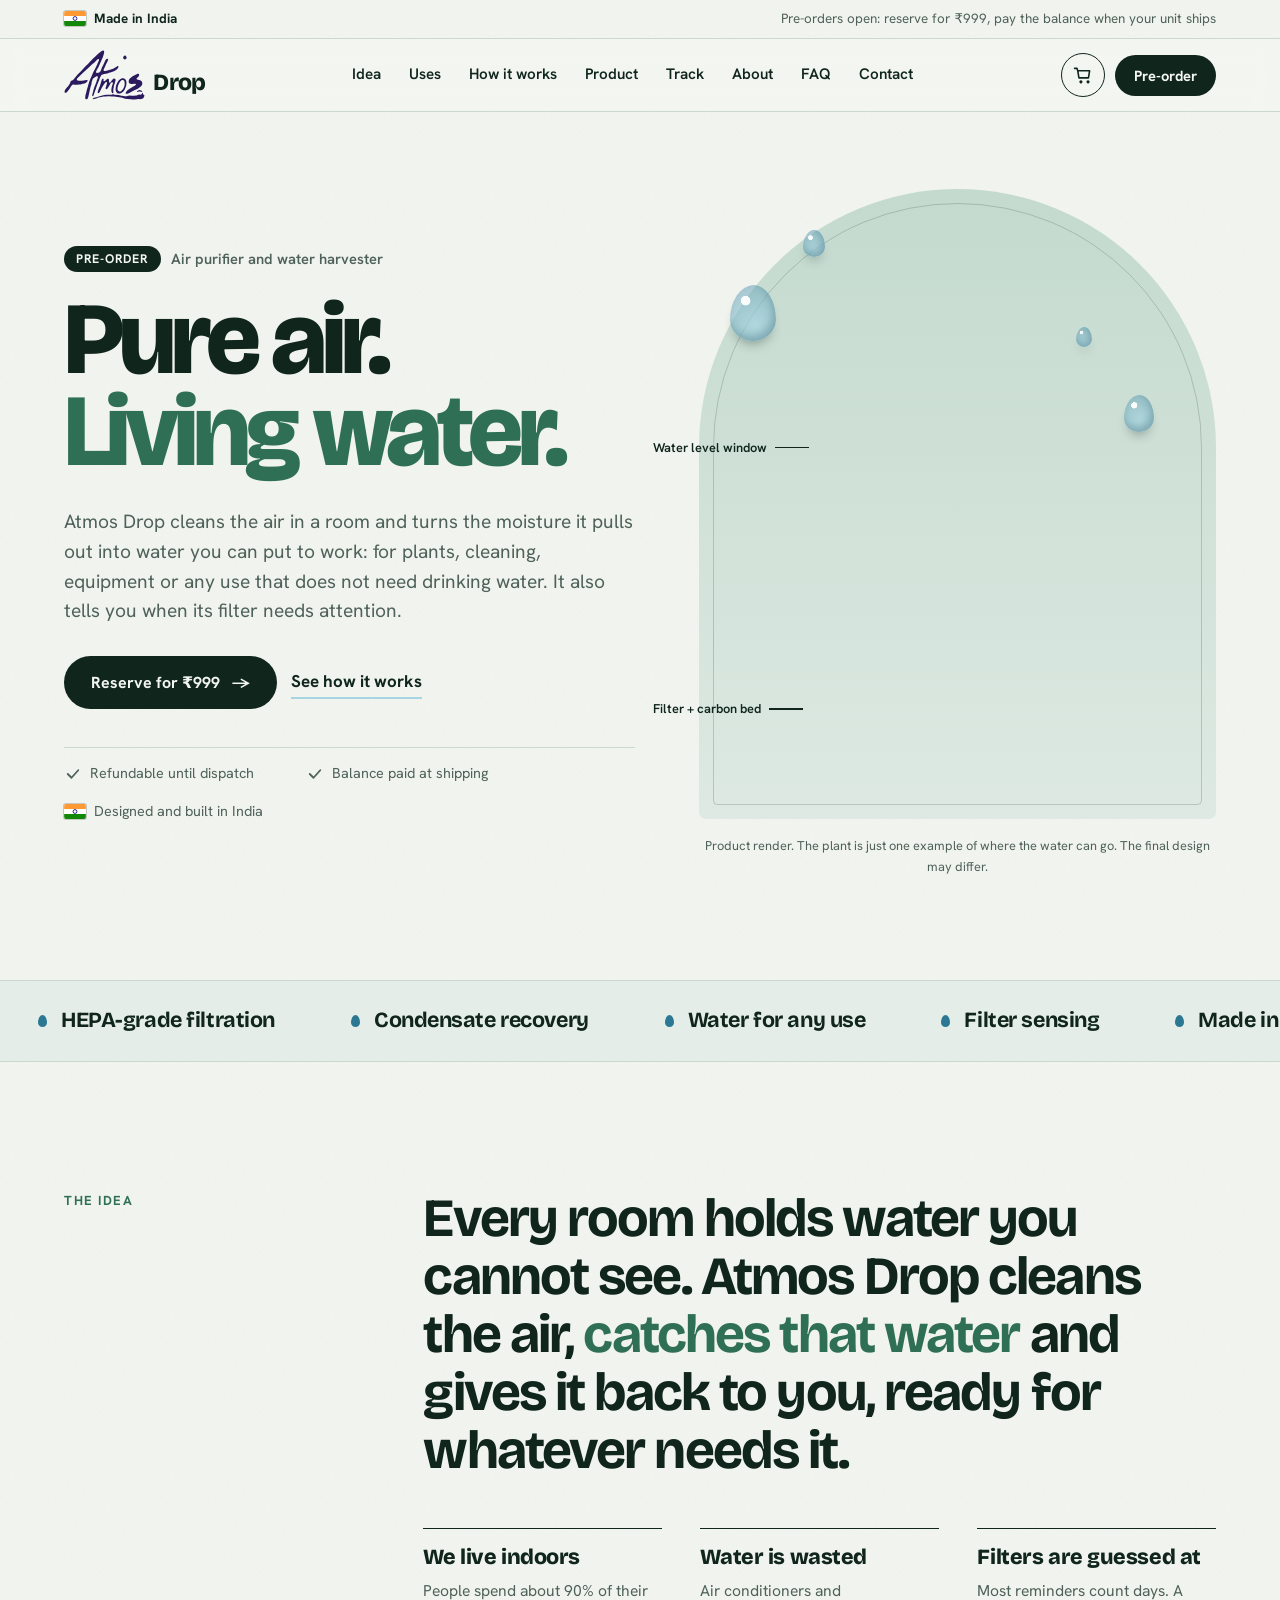
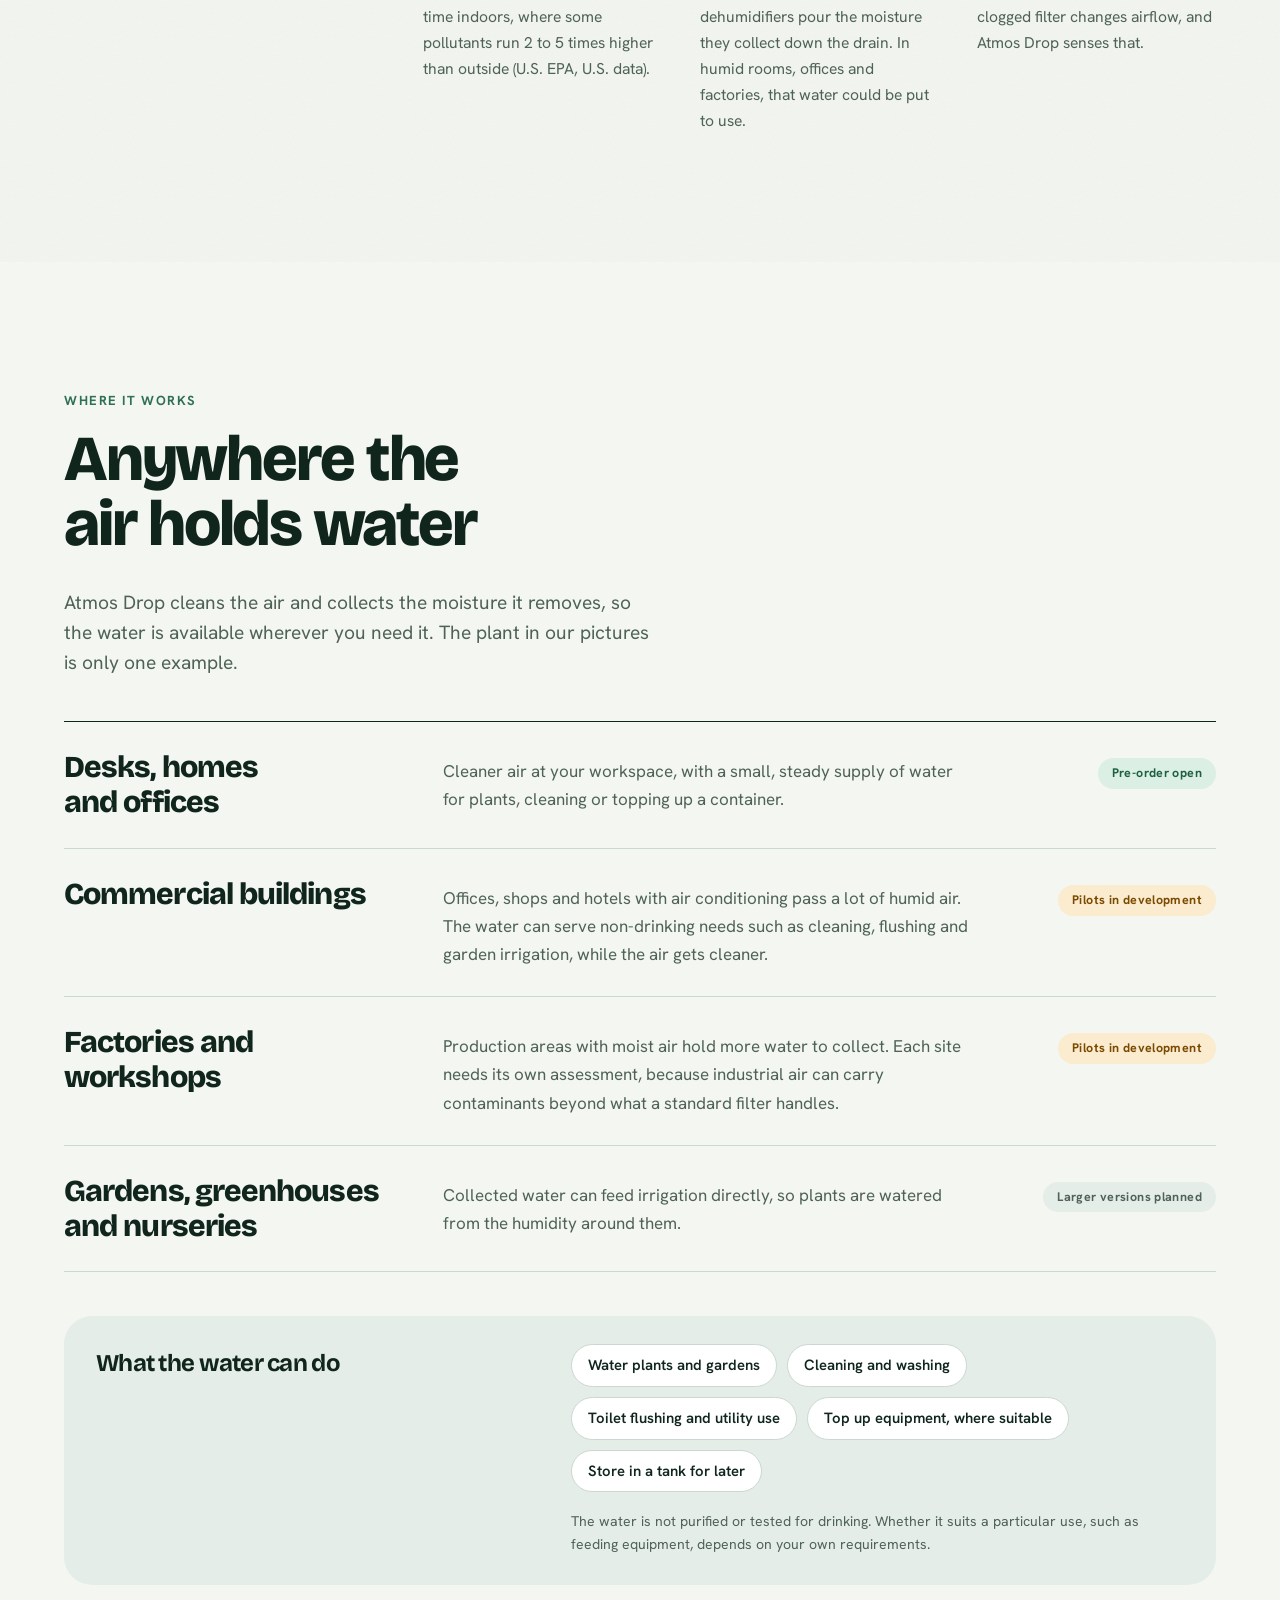
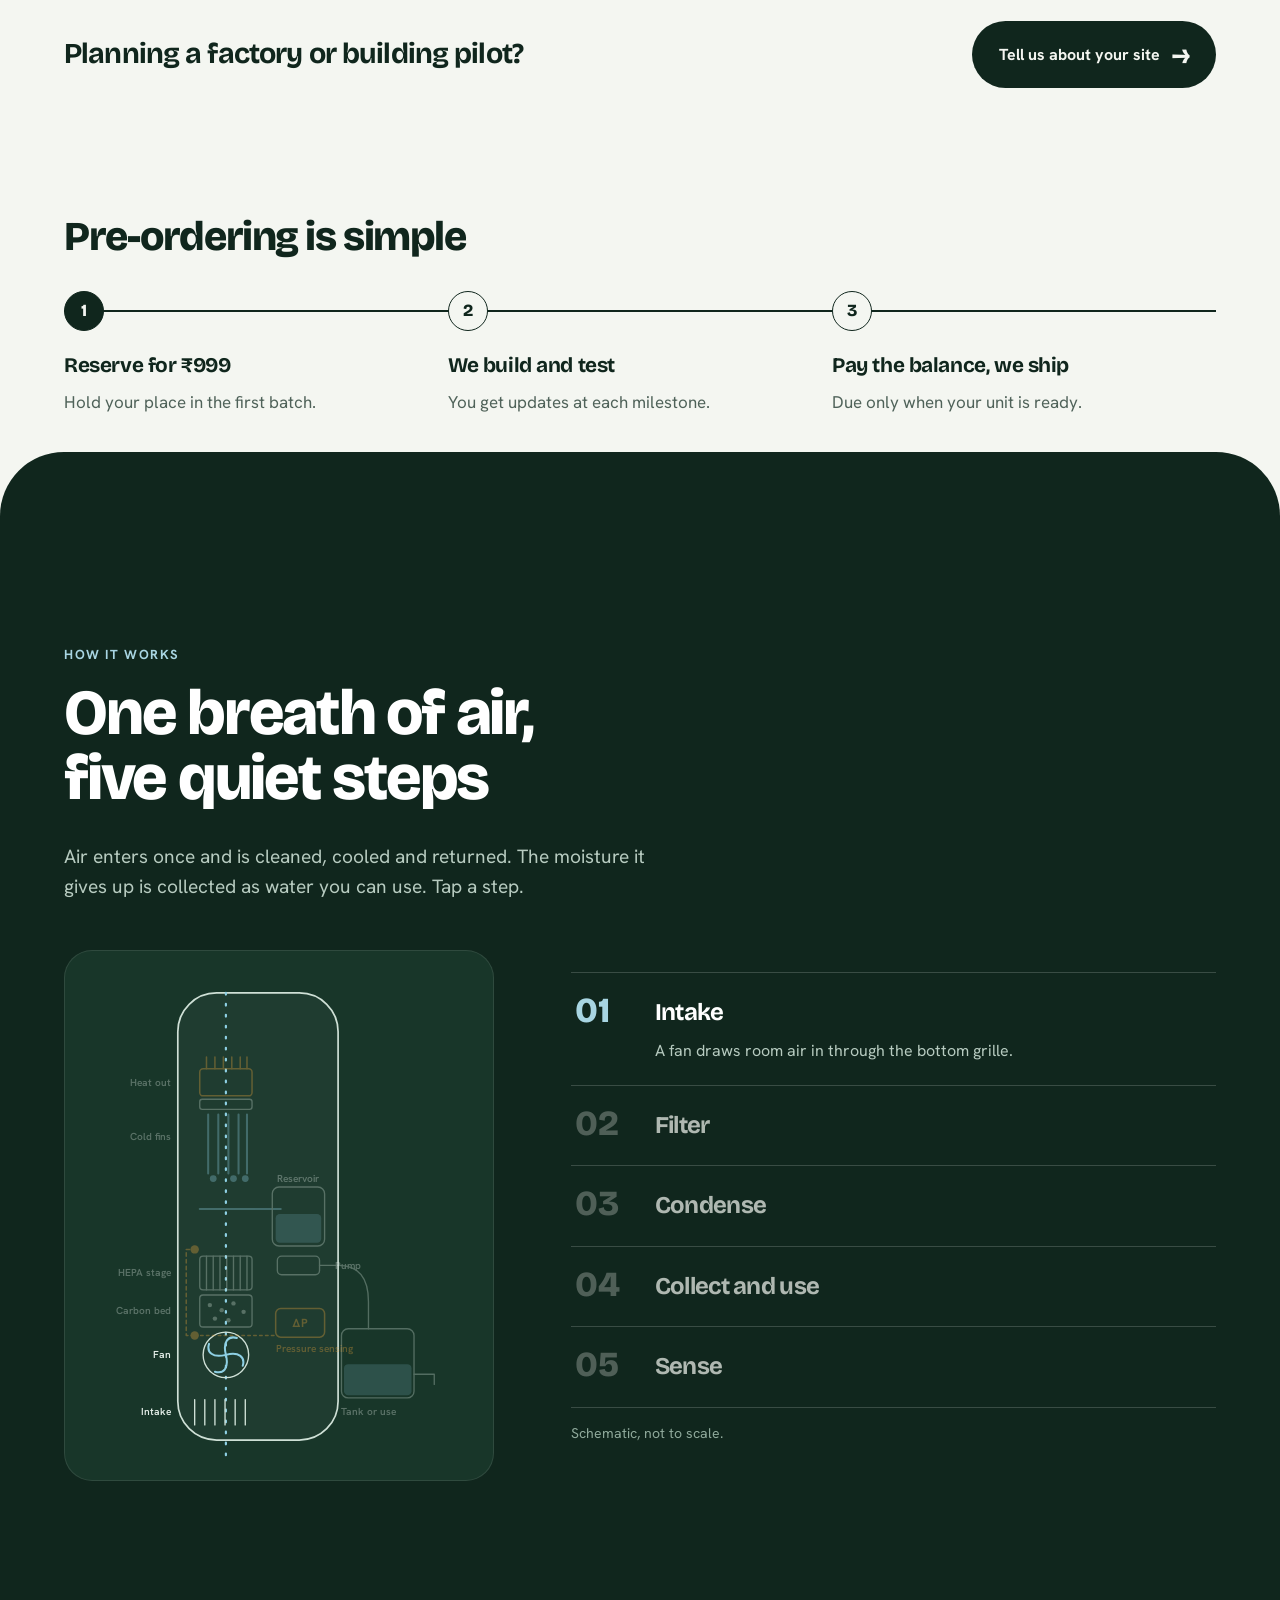
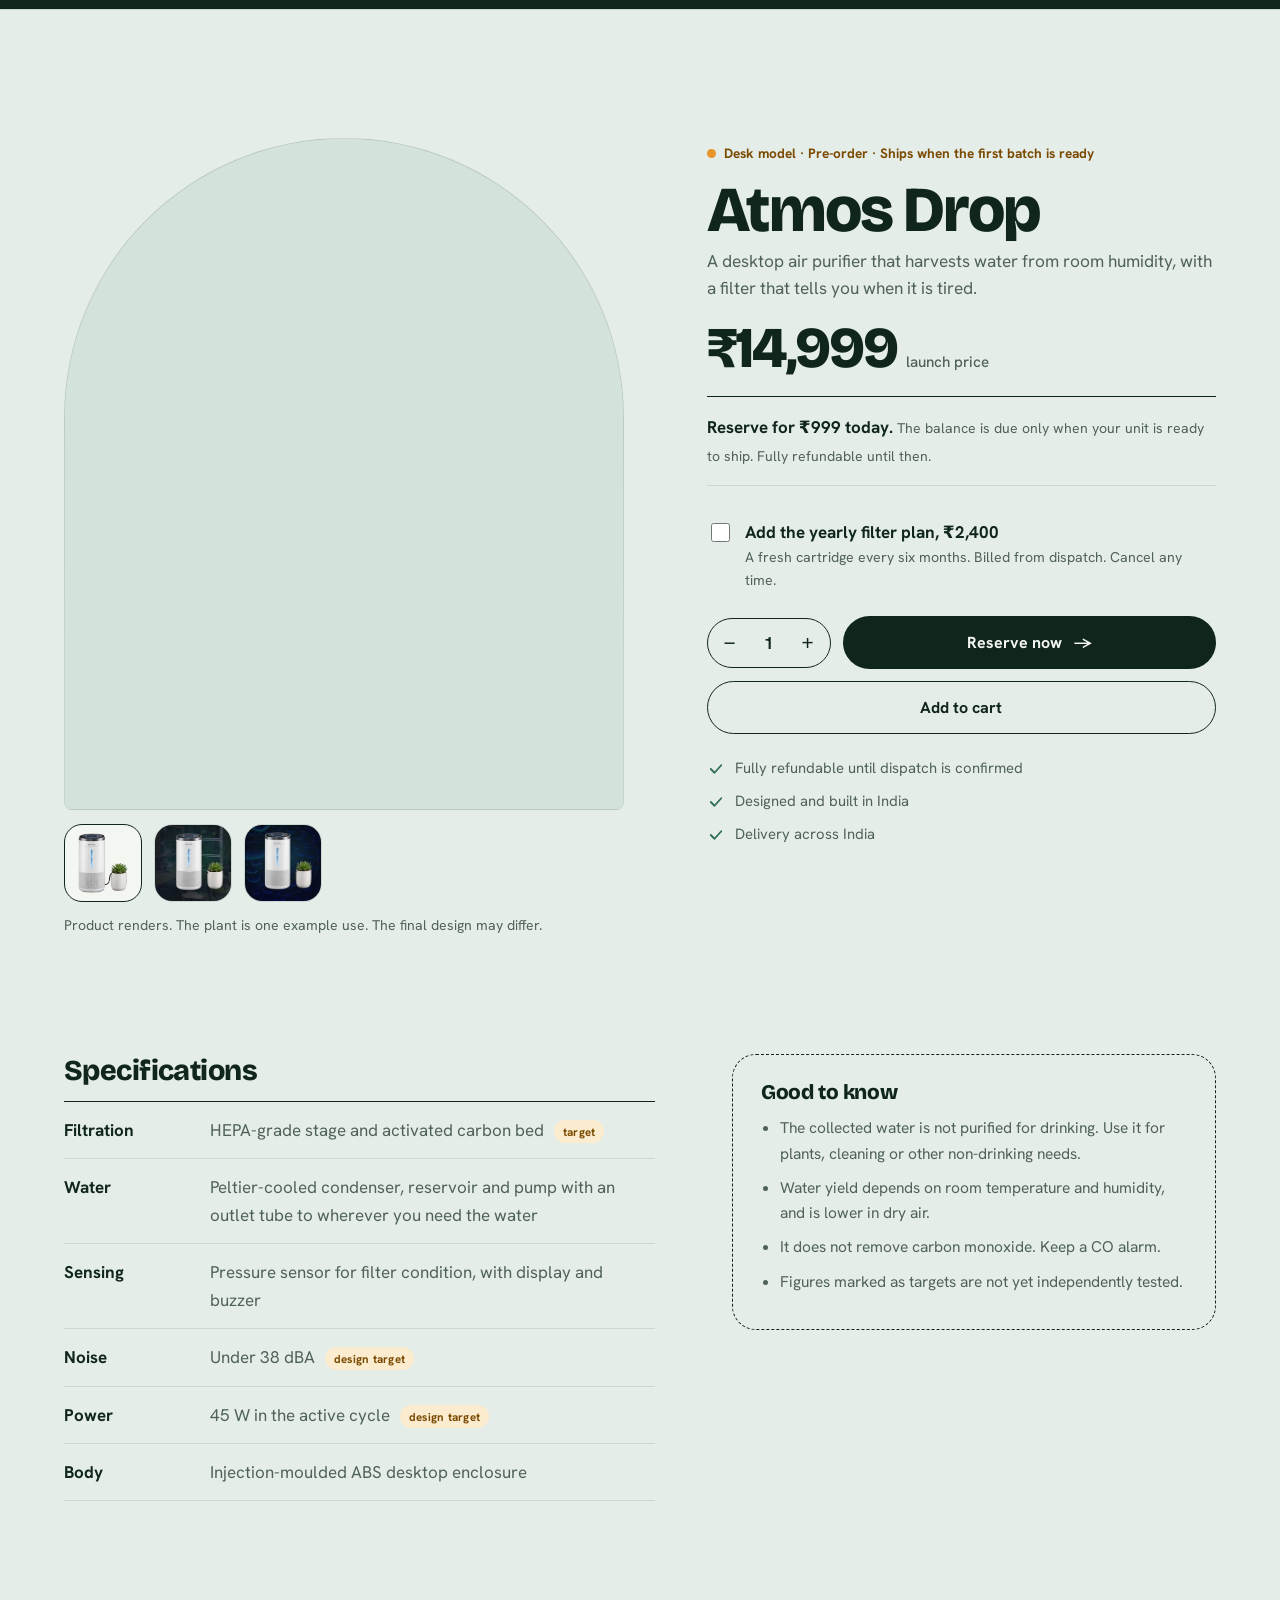
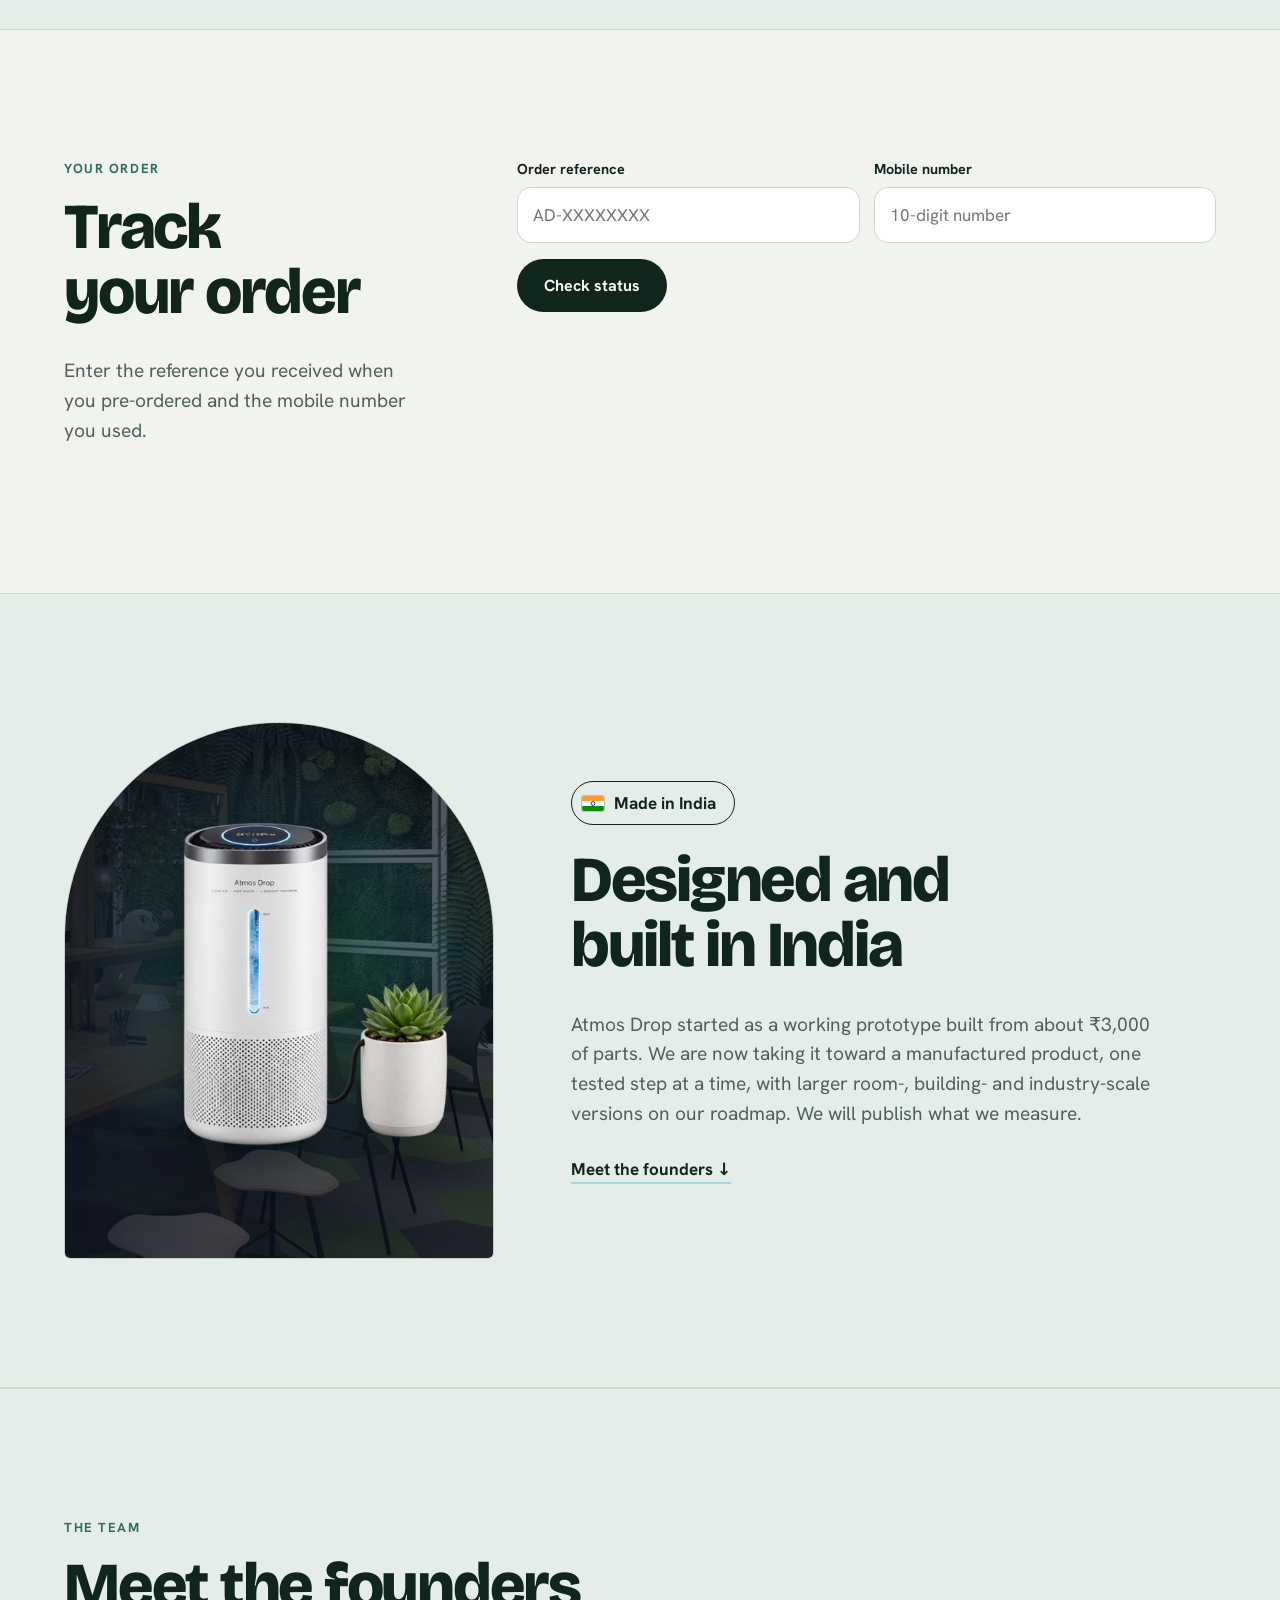
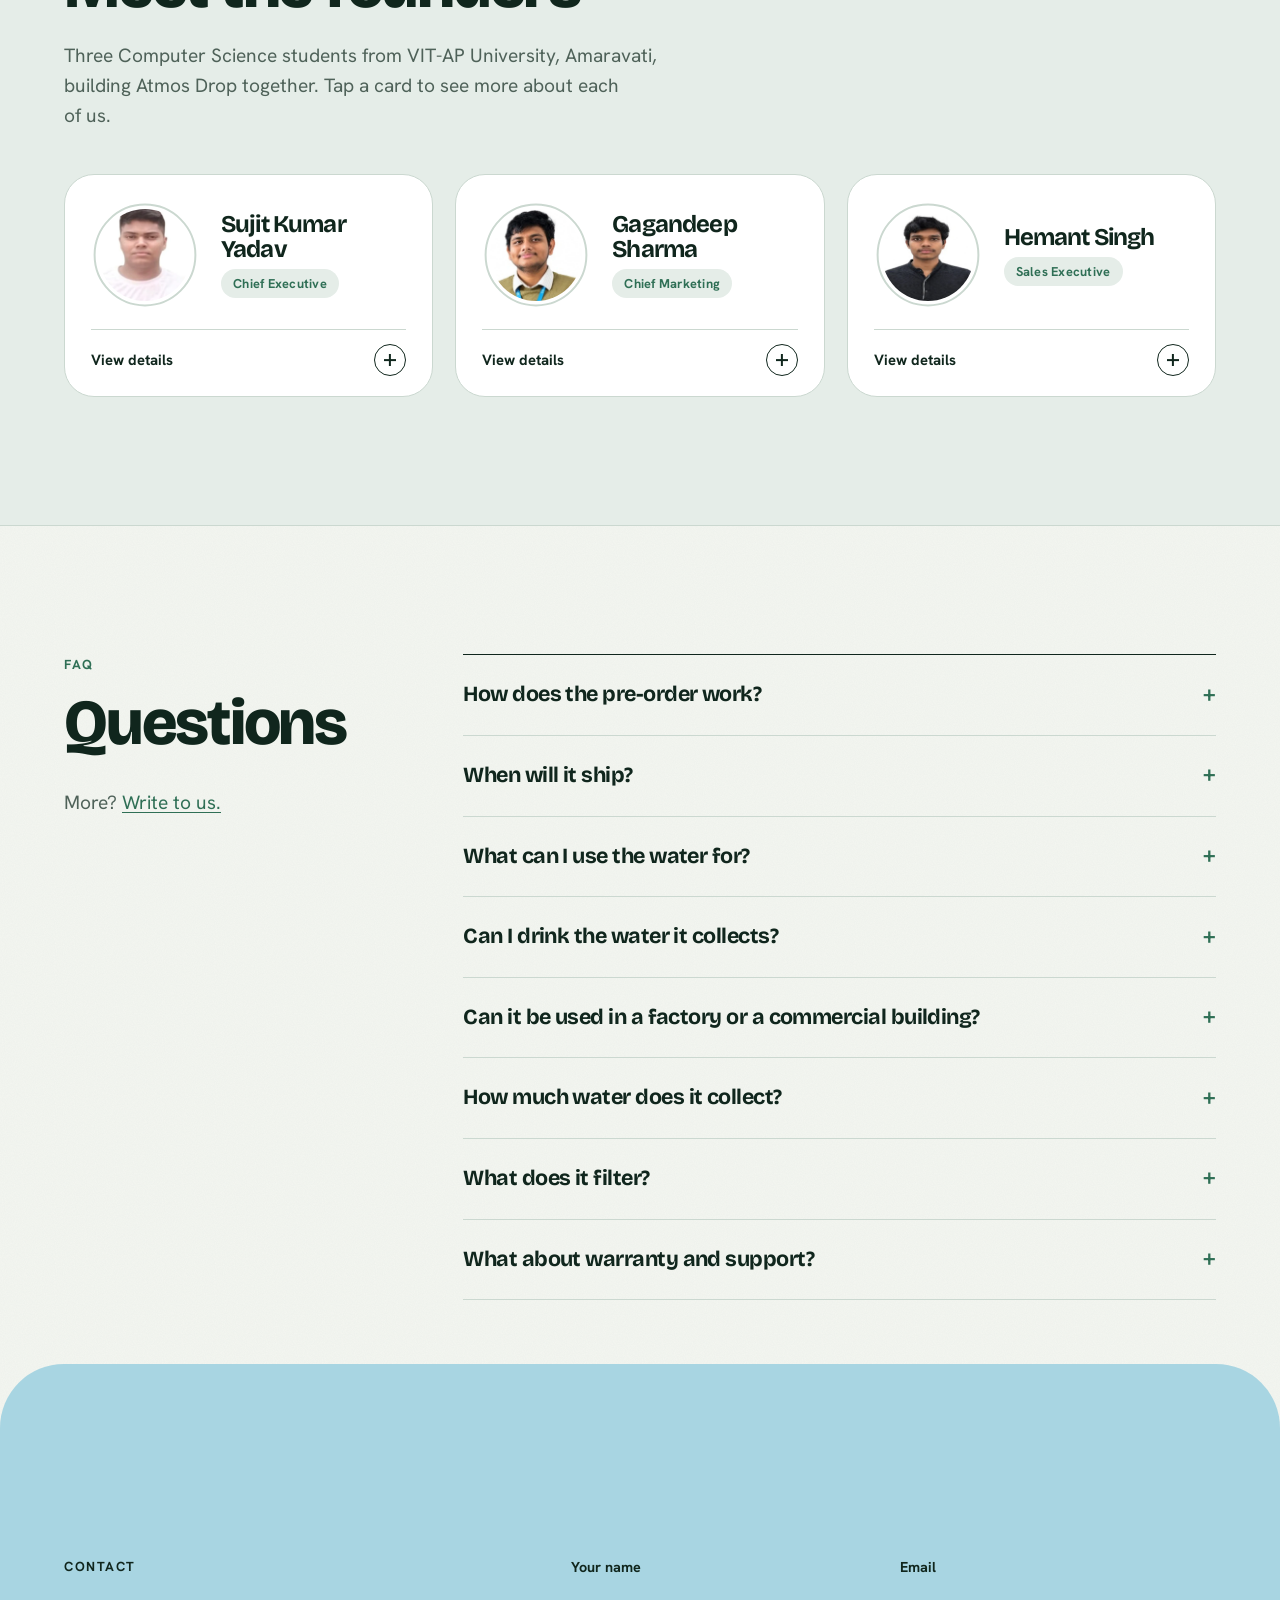
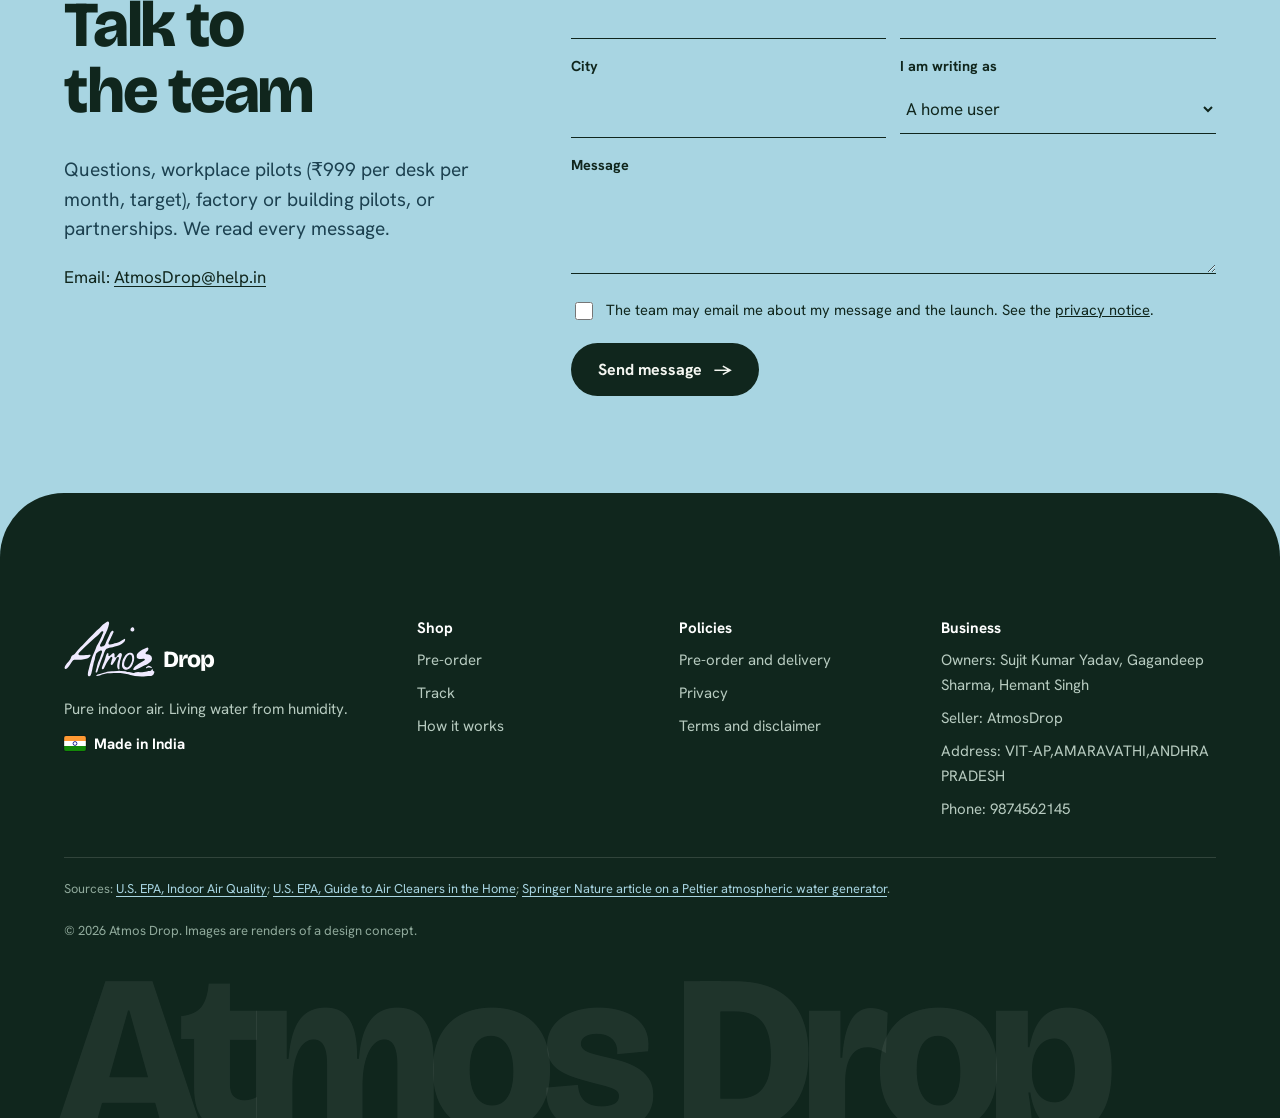
==== commit ea751a61: "Add files via upload" ====
--- a/index.html
+++ b/index.html
@@ -21,7 +21,7 @@
 <link rel="stylesheet" href="css/style.css">
 <script type="application/ld+json">
 {"@context":"https://schema.org","@graph":[
-{"@type":"Organization","name":"Atmos Drop","description":"Air purification with atmospheric water recovery for desks, buildings and industry. Made in India.","founder":[{"@type":"Person","name":"Sujit Kumar Yadav"},{"@type":"Person","name":"Gagandeep Sharma"},{"@type":"Person","name":"Hemant Singh"}],"areaServed":"IN"},
+{"@type":"Organization","name":"Atmos Drop","description":"Air purification with atmospheric water recovery for desks, buildings and industry. Made in India.","logo":"assets/logo.svg","founder":[{"@type":"Person","name":"Sujit Kumar Yadav","jobTitle":"Chief Executive"},{"@type":"Person","name":"Gagandeep Sharma","jobTitle":"Chief Marketing"},{"@type":"Person","name":"Hemant Singh","jobTitle":"Sales Executive"}],"areaServed":"IN"},
 {"@type":"Product","name":"Atmos Drop","description":"Air purifier that recovers condensate from room humidity so the water can be put to non-drinking use.","brand":{"@type":"Brand","name":"Atmos Drop"},"offers":{"@type":"Offer","priceCurrency":"INR","price":"14999","availability":"https://schema.org/PreOrder"}}
 ]}
 </script>
@@ -32,7 +32,7 @@
 <div class="bar"><div class="wrap"><span class="india"><svg class="flag" viewBox="0 0 26 18" aria-hidden="true"><rect width="26" height="6" fill="#FF9933"/><rect y="6" width="26" height="6" fill="#fff"/><rect y="12" width="26" height="6" fill="#138808"/><circle cx="13" cy="9" r="2.3" fill="none" stroke="#000080" stroke-width="1"/></svg>Made in India</span><span class="r">Pre-orders open: reserve for ₹999, pay the balance when your unit ships</span></div></div>
 
 <header class="site"><div class="wrap nav">
-  <a class="brand" href="#top" aria-label="Atmos Drop home"><svg viewBox="0 0 30 36" aria-hidden="true"><path d="M15 1C10 9 3 15 3 23a12 12 0 0 0 24 0C27 15 20 9 15 1z" fill="#10261D"/><path d="M9.5 24c0 3.6 2.4 6 6 6" fill="none" stroke="#A8D5E2" stroke-width="2.6" stroke-linecap="round"/></svg>Atmos Drop</a>
+  <a class="brand" href="#top" aria-label="Atmos Drop home"><img src="assets/logo.svg" width="109" height="67" alt="Atmos"><span class="bw">Drop</span></a>
   <ul id="navList">
     <li><a href="#idea">Idea</a></li>
     <li><a href="#uses">Uses</a></li>
@@ -262,11 +262,41 @@
     <span class="india-badge"><svg class="flag" viewBox="0 0 26 18" aria-hidden="true"><rect width="26" height="6" fill="#FF9933"/><rect y="6" width="26" height="6" fill="#fff"/><rect y="12" width="26" height="6" fill="#138808"/><circle cx="13" cy="9" r="2.3" fill="none" stroke="#000080" stroke-width="1"/></svg>Made in India</span>
     <h2 id="h-about">Designed and built in India</h2>
     <p class="lede">Atmos Drop started as a working prototype built from about ₹3,000 of parts. We are now taking it toward a manufactured product, one tested step at a time, with larger room-, building- and industry-scale versions on our roadmap. We will publish what we measure.</p>
-    <ul class="founders" aria-label="Founders">
-      <li><b>Sujit Kumar Yadav</b><span>Co-founder and product owner</span></li>
-      <li><b>Gagandeep Sharma</b><span>Co-founder and product owner</span></li>
-      <li><b>Hemant Singh</b><span>Co-founder and product owner</span></li>
-    </ul>
+    <p style="margin-top:26px"><a class="textlink" href="#founders">Meet the founders ↓</a></p>
+  </div>
+</div></section>
+
+<section class="founders-sec" id="founders" aria-labelledby="h-founders"><div class="wrap">
+  <div class="fs-head">
+    <span class="label">The team</span>
+    <h2 id="h-founders">Meet the founders</h2>
+    <p class="lede">Three Computer Science students from VIT-AP University, Amaravati, building Atmos Drop together. Tap a card to see more about each of us.</p>
+  </div>
+  <div class="f-grid">
+    <article class="founder">
+      <button class="f-head" type="button" aria-expanded="false" aria-controls="fd-sujit" id="fh-sujit">
+        <span class="f-photo"><svg class="ring" viewBox="0 0 120 120" aria-hidden="true"><circle cx="60" cy="60" r="56"/></svg><img src="assets/founder-sujit.webp" width="380" height="380" alt="Portrait of Sujit Kumar Yadav" loading="lazy" decoding="async"></span>
+        <span class="f-id"><b>Sujit Kumar Yadav</b><span>Chief Executive</span></span>
+        <span class="f-cta"><span class="f-lbl" data-open="Hide details" data-closed="View details">View details</span><i aria-hidden="true"></i></span>
+      </button>
+      <div class="f-panel" id="fd-sujit" role="region" aria-labelledby="fh-sujit"><div class="f-inner"><dl><div style="--i:0"><dt>University</dt><dd>VIT-AP University, Amaravati, Andhra Pradesh</dd></div><div style="--i:1"><dt>Major</dt><dd>Computer Science</dd></div><div style="--i:2"><dt>Key skills</dt><dd>Backend development</dd></div><div style="--i:3"><dt>Role in the venture</dt><dd>Chief Executive</dd></div><div style="--i:4" class="keen"><dt>Commitment</dt><dd><span class="yes"><svg width="16" height="16" viewBox="0 0 24 24" fill="none" stroke="currentColor" stroke-width="3" stroke-linecap="round" stroke-linejoin="round" aria-hidden="true"><path d="M5 12l5 5 9-10"/></svg></span>Keen to continue with the venture</dd></div></dl></div></div>
+    </article>
+    <article class="founder">
+      <button class="f-head" type="button" aria-expanded="false" aria-controls="fd-gagandeep" id="fh-gagandeep">
+        <span class="f-photo"><svg class="ring" viewBox="0 0 120 120" aria-hidden="true"><circle cx="60" cy="60" r="56"/></svg><img src="assets/founder-gagandeep.webp" width="380" height="380" alt="Portrait of Gagandeep Sharma" loading="lazy" decoding="async"></span>
+        <span class="f-id"><b>Gagandeep Sharma</b><span>Chief Marketing</span></span>
+        <span class="f-cta"><span class="f-lbl" data-open="Hide details" data-closed="View details">View details</span><i aria-hidden="true"></i></span>
+      </button>
+      <div class="f-panel" id="fd-gagandeep" role="region" aria-labelledby="fh-gagandeep"><div class="f-inner"><dl><div style="--i:0"><dt>University</dt><dd>VIT-AP University, Amaravati, Andhra Pradesh</dd></div><div style="--i:1"><dt>Major</dt><dd>Computer Science</dd></div><div style="--i:2"><dt>Key skills</dt><dd>Marketing and sales</dd></div><div style="--i:3"><dt>Role in the venture</dt><dd>Chief Marketing</dd></div><div style="--i:4" class="keen"><dt>Commitment</dt><dd><span class="yes"><svg width="16" height="16" viewBox="0 0 24 24" fill="none" stroke="currentColor" stroke-width="3" stroke-linecap="round" stroke-linejoin="round" aria-hidden="true"><path d="M5 12l5 5 9-10"/></svg></span>Keen to continue with the venture</dd></div></dl></div></div>
+    </article>
+    <article class="founder">
+      <button class="f-head" type="button" aria-expanded="false" aria-controls="fd-hemant" id="fh-hemant">
+        <span class="f-photo"><svg class="ring" viewBox="0 0 120 120" aria-hidden="true"><circle cx="60" cy="60" r="56"/></svg><img src="assets/founder-hemant.webp" width="380" height="380" alt="Portrait of Hemant Singh" loading="lazy" decoding="async"></span>
+        <span class="f-id"><b>Hemant Singh</b><span>Sales Executive</span></span>
+        <span class="f-cta"><span class="f-lbl" data-open="Hide details" data-closed="View details">View details</span><i aria-hidden="true"></i></span>
+      </button>
+      <div class="f-panel" id="fd-hemant" role="region" aria-labelledby="fh-hemant"><div class="f-inner"><dl><div style="--i:0"><dt>University</dt><dd>VIT-AP University, Amaravati, Andhra Pradesh</dd></div><div style="--i:1"><dt>Major</dt><dd>Computer Science</dd></div><div style="--i:2"><dt>Key skills</dt><dd>Sales pitch</dd></div><div style="--i:3"><dt>Role in the venture</dt><dd>Sales Executive</dd></div><div style="--i:4" class="keen"><dt>Commitment</dt><dd><span class="yes"><svg width="16" height="16" viewBox="0 0 24 24" fill="none" stroke="currentColor" stroke-width="3" stroke-linecap="round" stroke-linejoin="round" aria-hidden="true"><path d="M5 12l5 5 9-10"/></svg></span>Keen to continue with the venture</dd></div></dl></div></div>
+    </article>
   </div>
 </div></section>
 
@@ -312,7 +342,7 @@
 <footer><div class="wrap">
   <div class="top">
     <div>
-      <a class="brand" href="#top" style="color:#fff"><svg viewBox="0 0 30 36" aria-hidden="true"><path d="M15 1C10 9 3 15 3 23a12 12 0 0 0 24 0C27 15 20 9 15 1z" fill="#A8D5E2"/></svg>Atmos Drop</a>
+      <a class="brand" href="#top" style="color:#fff" aria-label="Atmos Drop home"><img src="assets/logo-light.svg" width="109" height="67" alt="Atmos"><span class="bw">Drop</span></a>
       <p style="margin:12px 0 10px">Pure indoor air. Living water from humidity.</p>
       <span class="india"><svg class="flag" viewBox="0 0 26 18" aria-hidden="true"><rect width="26" height="6" fill="#FF9933"/><rect y="6" width="26" height="6" fill="#fff"/><rect y="12" width="26" height="6" fill="#138808"/><circle cx="13" cy="9" r="2.3" fill="none" stroke="#000080" stroke-width="1"/></svg>Made in India</span>
     </div>
--- a/css/style.css
+++ b/css/style.css
@@ -55,7 +55,7 @@
 header.site{position:sticky;top:env(safe-area-inset-top,0px);z-index:100;background:rgba(244,246,241,.92);backdrop-filter:blur(12px);-webkit-backdrop-filter:blur(12px);border-bottom:1px solid var(--rule)}
 .nav{display:flex;align-items:center;gap:20px;min-height:72px}
 .brand{display:inline-flex;align-items:center;gap:10px;text-decoration:none;color:var(--ink);font-family:var(--display);font-weight:800;font-size:1.6rem;letter-spacing:-.04em;line-height:1}
-.brand svg{width:30px;height:36px;flex:none}
+.brand img{height:50px;width:auto;display:block;flex:none}
 .nav ul{display:flex;gap:4px;list-style:none;margin:0 auto;padding:0}
 .nav ul a{display:block;padding:9px 14px;color:var(--ink);text-decoration:none;font-weight:600;font-size:.95rem;border-radius:999px}
 .nav ul a:hover{background:var(--mist)}
@@ -386,4 +386,49 @@
 .uses-cta{margin-top:36px;display:flex;flex-wrap:wrap;gap:16px 28px;align-items:center;justify-content:space-between}
 .uses-cta span{font-family:var(--display);font-weight:700;font-size:clamp(1.3rem,2.4vw,1.8rem);letter-spacing:-.03em}
 @media (max-width:860px){.use{grid-template-columns:1fr;gap:8px}.use .stat{justify-self:start}.stat{justify-self:start}.uses-water{grid-template-columns:1fr;padding:24px}.uses-water b{grid-row:auto}}
+
+/* logo lockup */
+.brand{gap:8px}
+.brand .bw{font-family:var(--display);font-weight:800;font-size:1.45rem;letter-spacing:-.04em;line-height:1;align-self:flex-end;padding-bottom:6px}
+footer .brand img{height:56px}
+/* founders */
+.founders-sec{background:var(--mist);border-block:1px solid var(--rule)}
+.fs-head{max-width:640px;margin-bottom:44px}
+.fs-head h2{margin-bottom:.35em}
+.f-grid{display:grid;grid-template-columns:repeat(3,1fr);gap:22px;align-items:start}
+.founder{background:#fff;border:1.5px solid var(--rule);border-radius:30px;overflow:hidden;transition:border-color .4s ease,box-shadow .6s var(--ease),transform .6s var(--ease)}
+.founder:hover{transform:translateY(-5px);box-shadow:0 26px 40px -30px rgba(16,38,29,.6)}
+.founder.open{border-color:var(--moss);box-shadow:0 34px 56px -34px rgba(16,38,29,.65);transform:none}
+.f-head{all:unset;box-sizing:border-box;width:100%;display:grid;grid-template-columns:auto 1fr;gap:6px 22px;align-items:center;padding:26px 26px 20px;cursor:pointer}
+.f-head:focus-visible{outline:3px solid var(--dew-deep);outline-offset:-6px;border-radius:26px}
+.f-photo{position:relative;width:108px;height:108px;flex:none}
+.f-photo img{position:absolute;inset:8px;width:calc(100% - 16px);height:calc(100% - 16px);border-radius:50%;object-fit:cover;background:var(--mist);transition:transform .8s var(--ease)}
+.f-photo .ring{position:absolute;inset:0;width:100%;height:100%;transform:rotate(-90deg)}
+.f-photo .ring circle{fill:none;stroke:var(--rule);stroke-width:2.2}
+.f-photo::after{content:"";position:absolute;inset:0;border-radius:50%;border:2.5px solid var(--leaf);clip-path:inset(0 100% 100% 0);transition:clip-path 1.1s var(--ease)}
+.founder:hover .f-photo img{transform:scale(1.07)}
+.founder.open .f-photo img{transform:scale(1.04)}
+.founder.open .f-photo::after{clip-path:inset(-4px -4px -4px -4px)}
+.f-id b{display:block;font-family:var(--display);font-size:1.5rem;letter-spacing:-.035em;line-height:1.05;margin-bottom:6px}
+.f-id span{display:inline-block;font-size:.8rem;font-weight:700;letter-spacing:.02em;padding:4px 12px;border-radius:999px;background:var(--mist);color:var(--leaf)}
+.f-cta{grid-column:1 / -1;display:flex;justify-content:space-between;align-items:center;border-top:1px solid var(--rule);margin-top:14px;padding-top:14px;font-weight:700;font-size:.93rem;color:var(--moss)}
+.f-cta i{position:relative;width:32px;height:32px;border-radius:50%;border:1.5px solid var(--moss);transition:transform .6s var(--ease),background .3s,border-color .3s}
+.f-cta i::before,.f-cta i::after{content:"";position:absolute;left:50%;top:50%;width:12px;height:1.8px;background:var(--moss);transform:translate(-50%,-50%);transition:background .3s}
+.f-cta i::after{transform:translate(-50%,-50%) rotate(90deg)}
+.founder:hover .f-cta i{background:var(--moss)}
+.founder:hover .f-cta i::before,.founder:hover .f-cta i::after{background:var(--paper)}
+.founder.open .f-cta i{transform:rotate(135deg);background:var(--moss)}
+.founder.open .f-cta i::before,.founder.open .f-cta i::after{background:var(--paper)}
+.f-panel{display:grid;grid-template-rows:0fr;transition:grid-template-rows .7s var(--ease)}
+.founder.open .f-panel{grid-template-rows:1fr}
+.f-inner{overflow:hidden;min-height:0;visibility:hidden;transition:visibility 0s .7s}
+.founder.open .f-inner{visibility:visible;transition-delay:0s}
+.f-inner dl{margin:0;padding:0 26px 26px}
+.f-inner dl>div{padding:13px 0;border-top:1px solid var(--rule);opacity:0;transform:translateY(16px);transition:opacity .35s ease,transform .45s var(--ease)}
+.founder.open .f-inner dl>div{opacity:1;transform:none;transition:opacity .6s ease calc(.18s + var(--i) * .08s),transform .7s var(--ease) calc(.18s + var(--i) * .08s)}
+.f-inner dt{font-size:.76rem;font-weight:700;letter-spacing:.1em;text-transform:uppercase;color:var(--leaf);margin-bottom:2px}
+.f-inner dd{margin:0;font-weight:600;line-height:1.45}
+.f-inner .yes{display:inline-grid;place-items:center;width:22px;height:22px;border-radius:50%;background:var(--ok-bg);color:var(--ok);margin-right:8px;vertical-align:-4px}
+@media (max-width:980px){.f-grid{grid-template-columns:1fr;max-width:560px;margin:0 auto}}
+@media (prefers-reduced-motion: reduce){.founder,.f-panel,.f-inner dl>div,.f-photo::after,.f-photo img{transition:none!important}}
 @media (prefers-reduced-motion: reduce){html{scroll-behavior:auto}*{transition-duration:.01ms!important}#cut .air,#cut .fan-blades,#cut .d1,#cut .d2,#cut .d3{animation:none}}
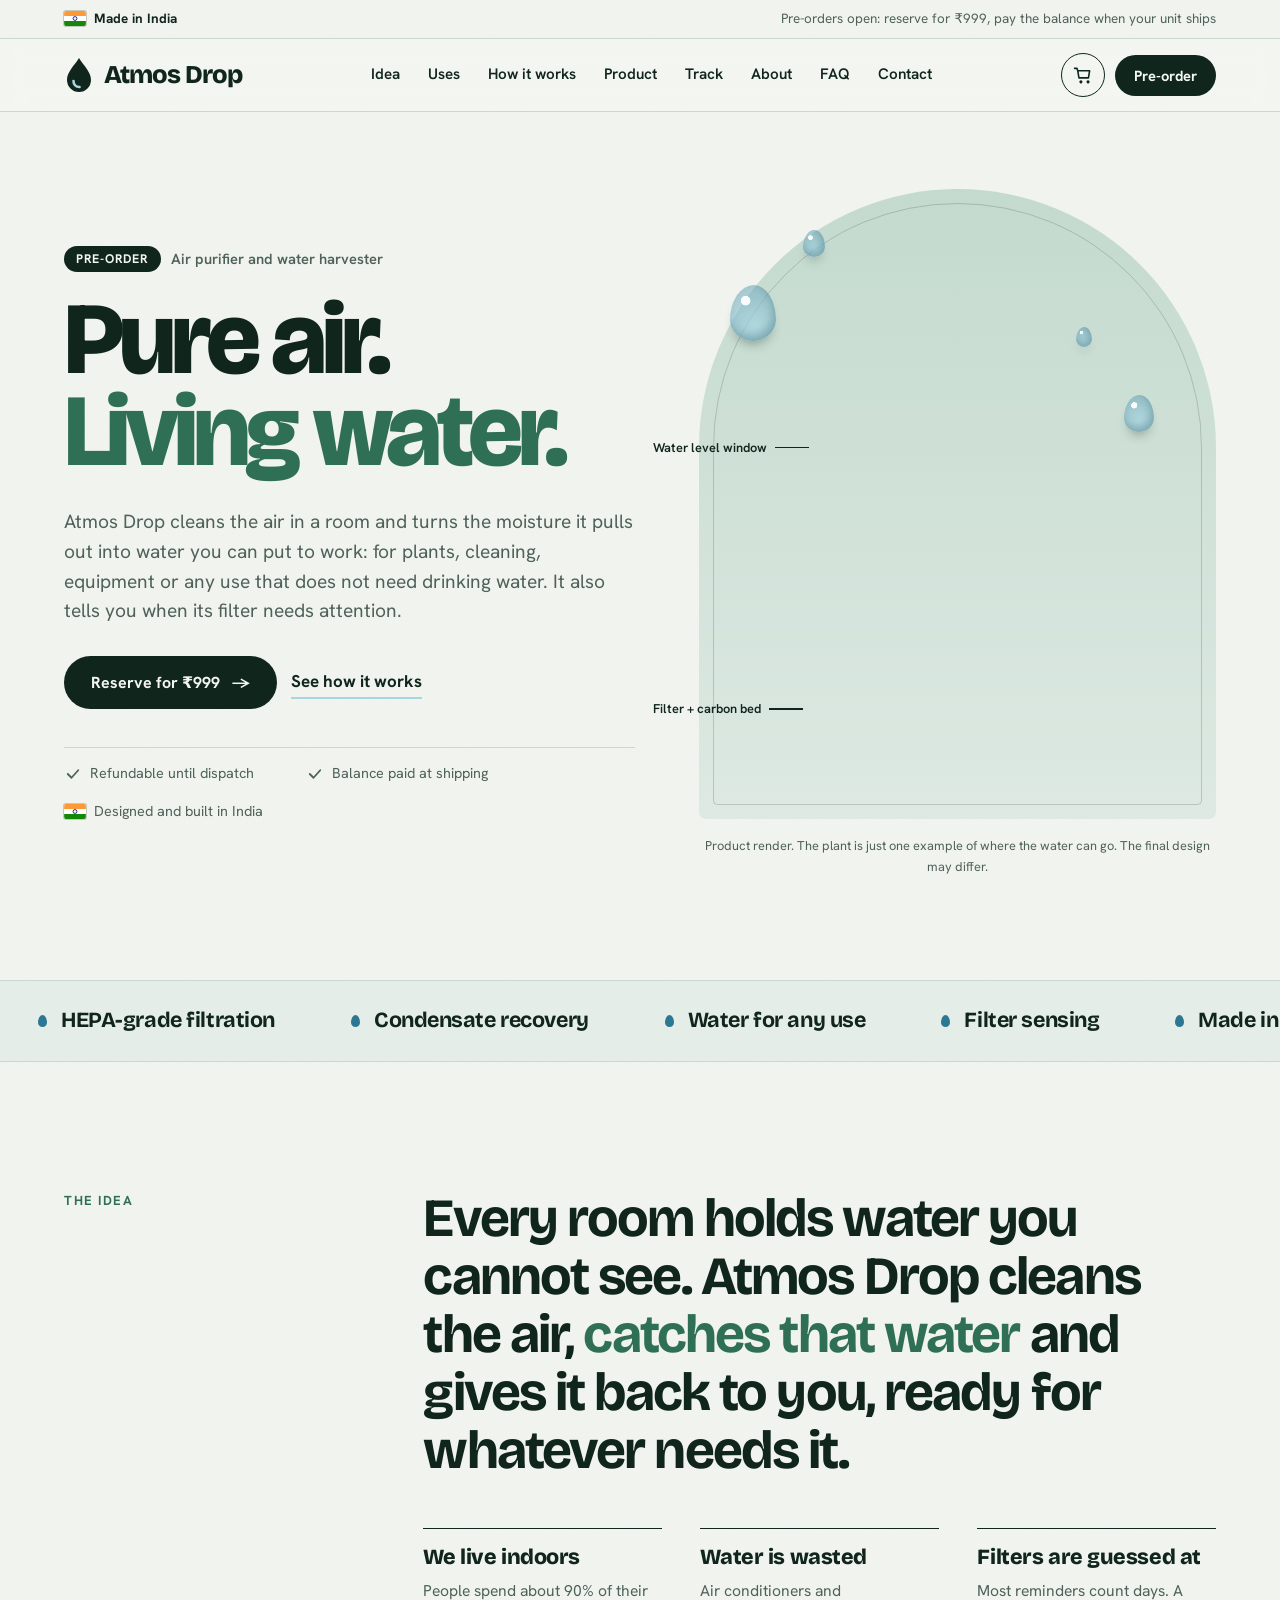
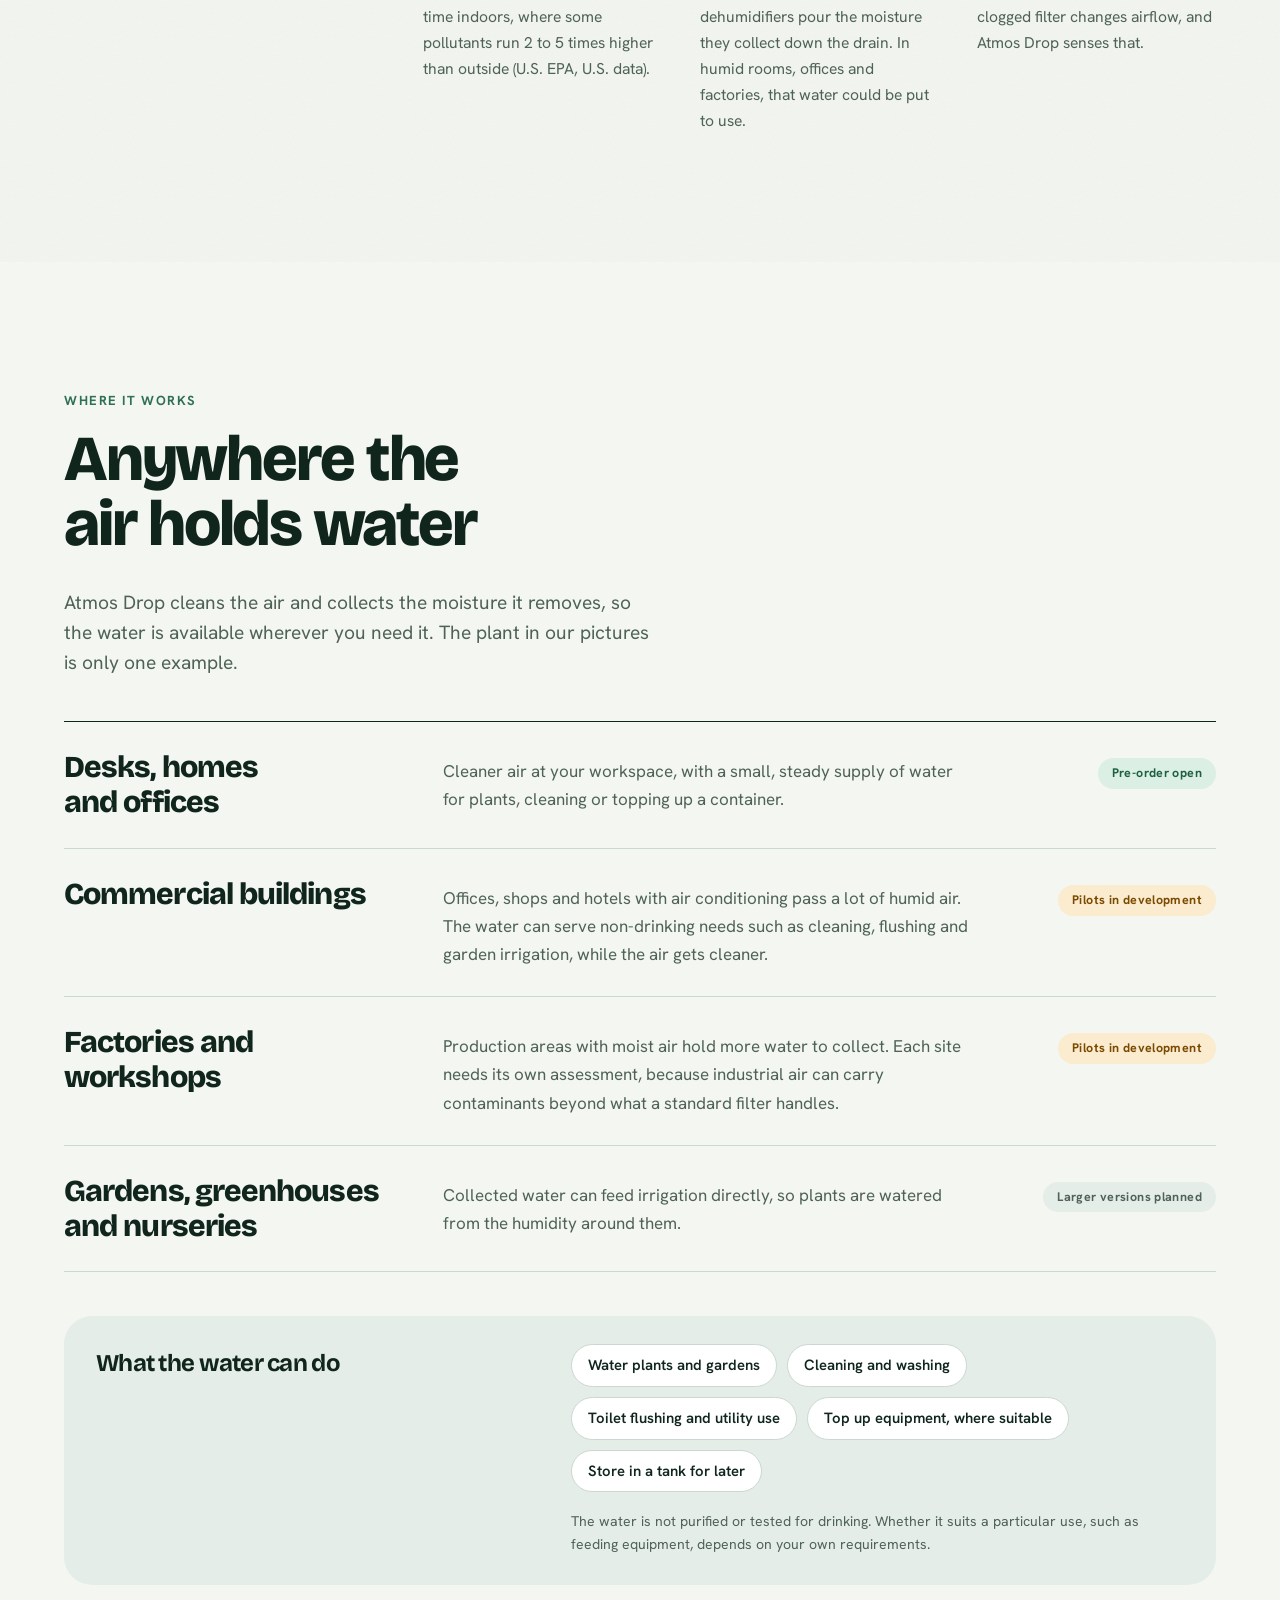
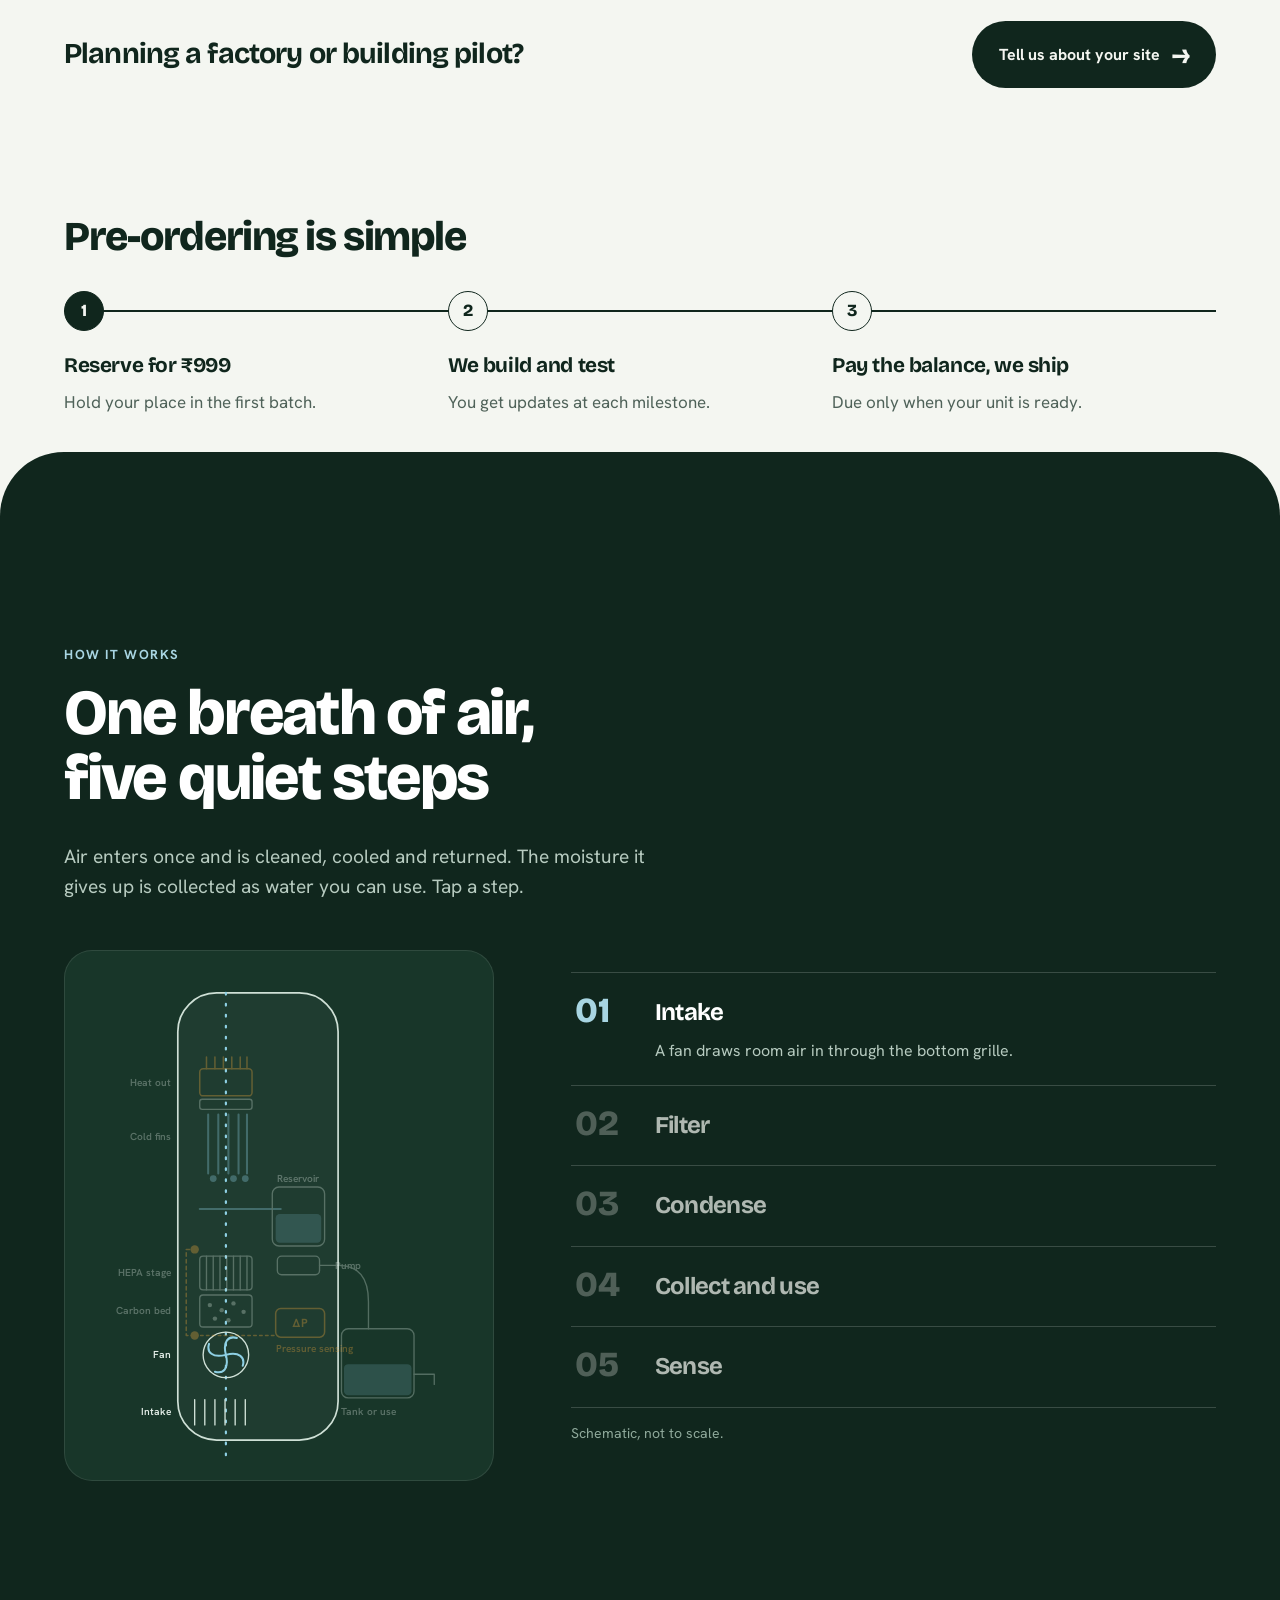
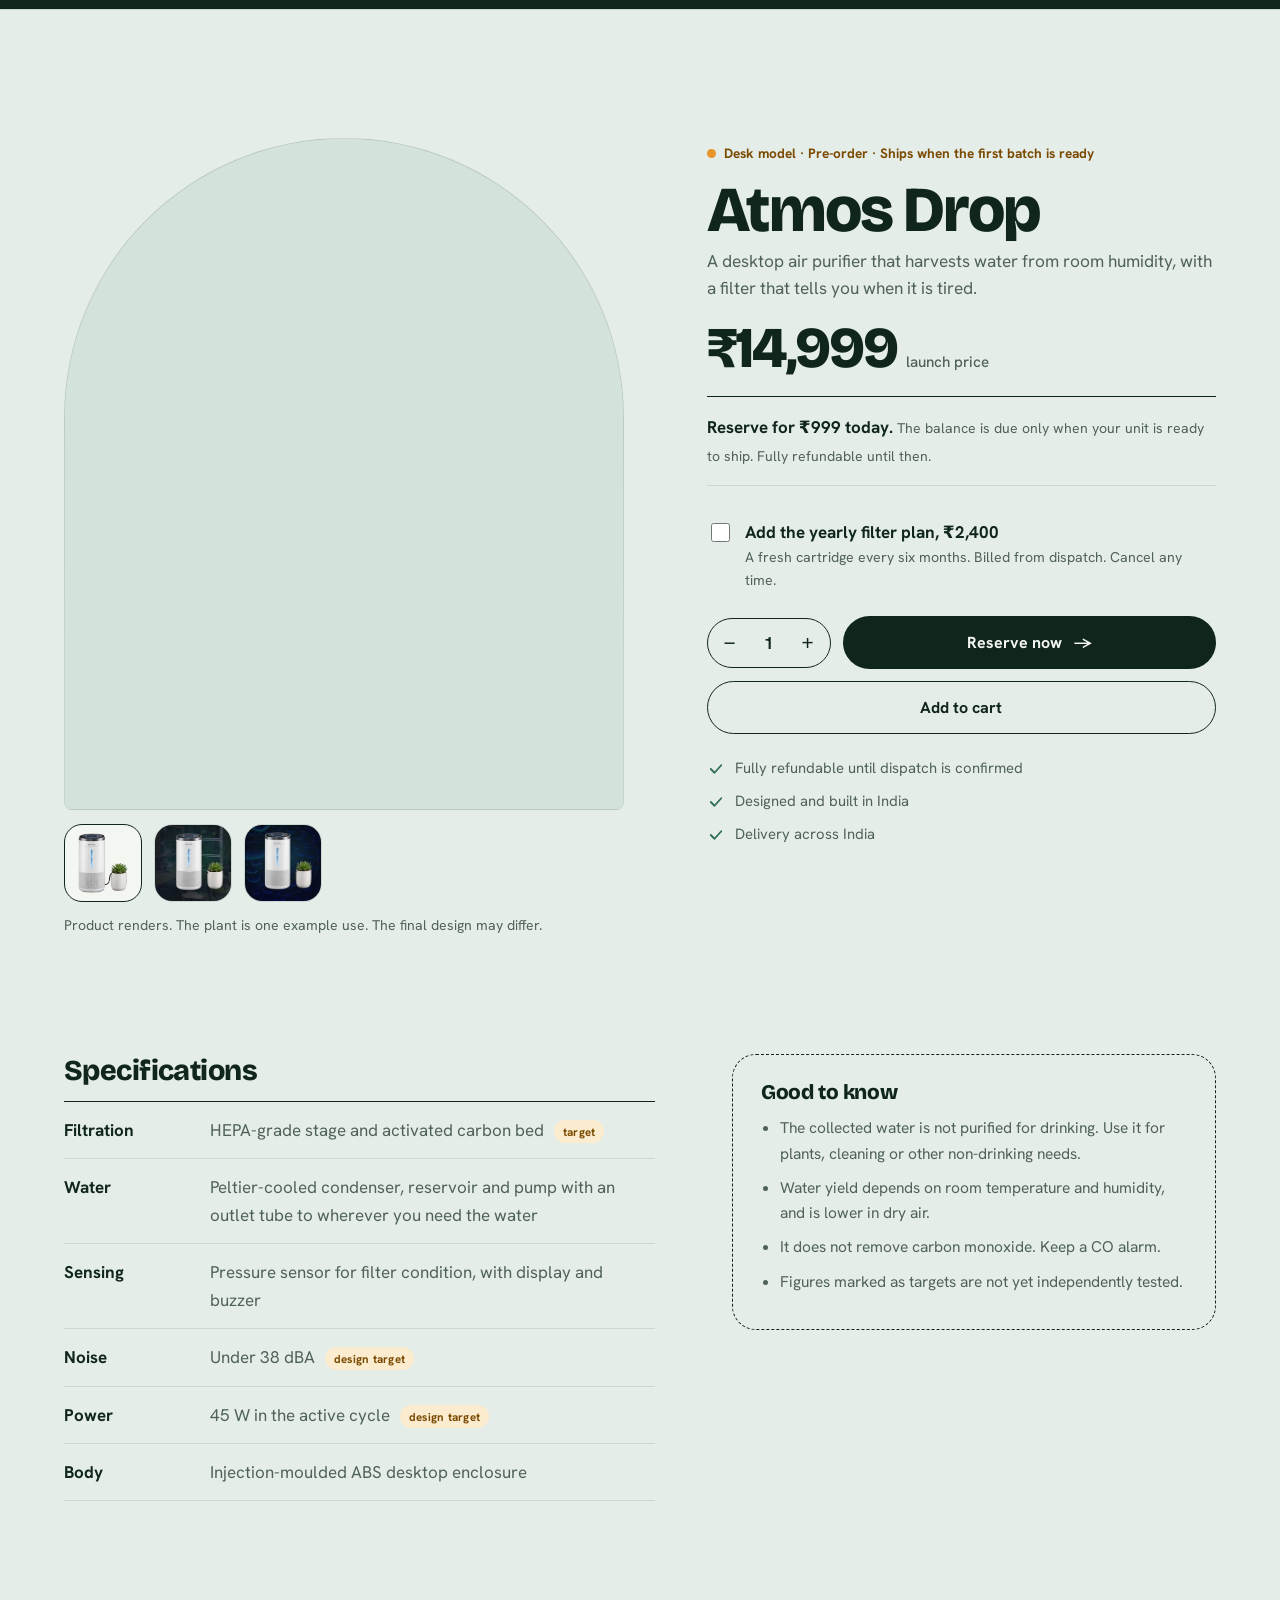
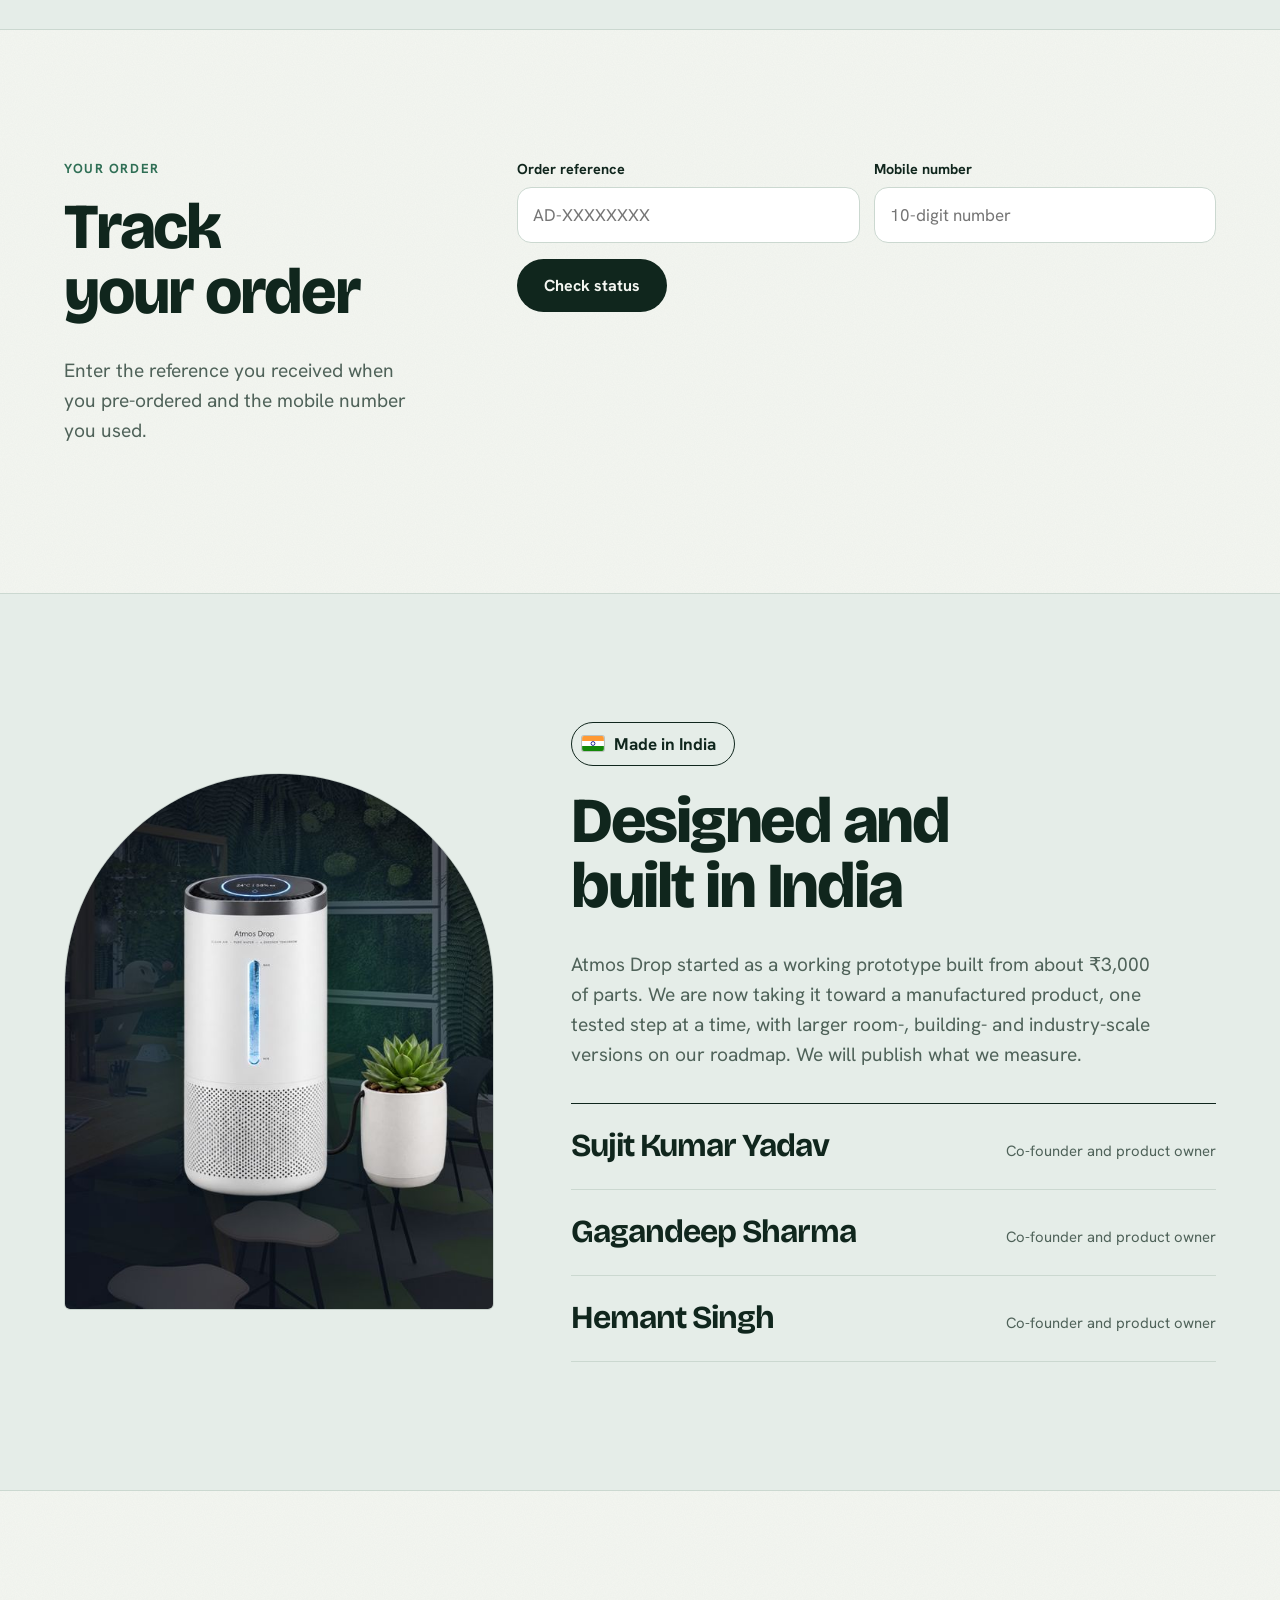
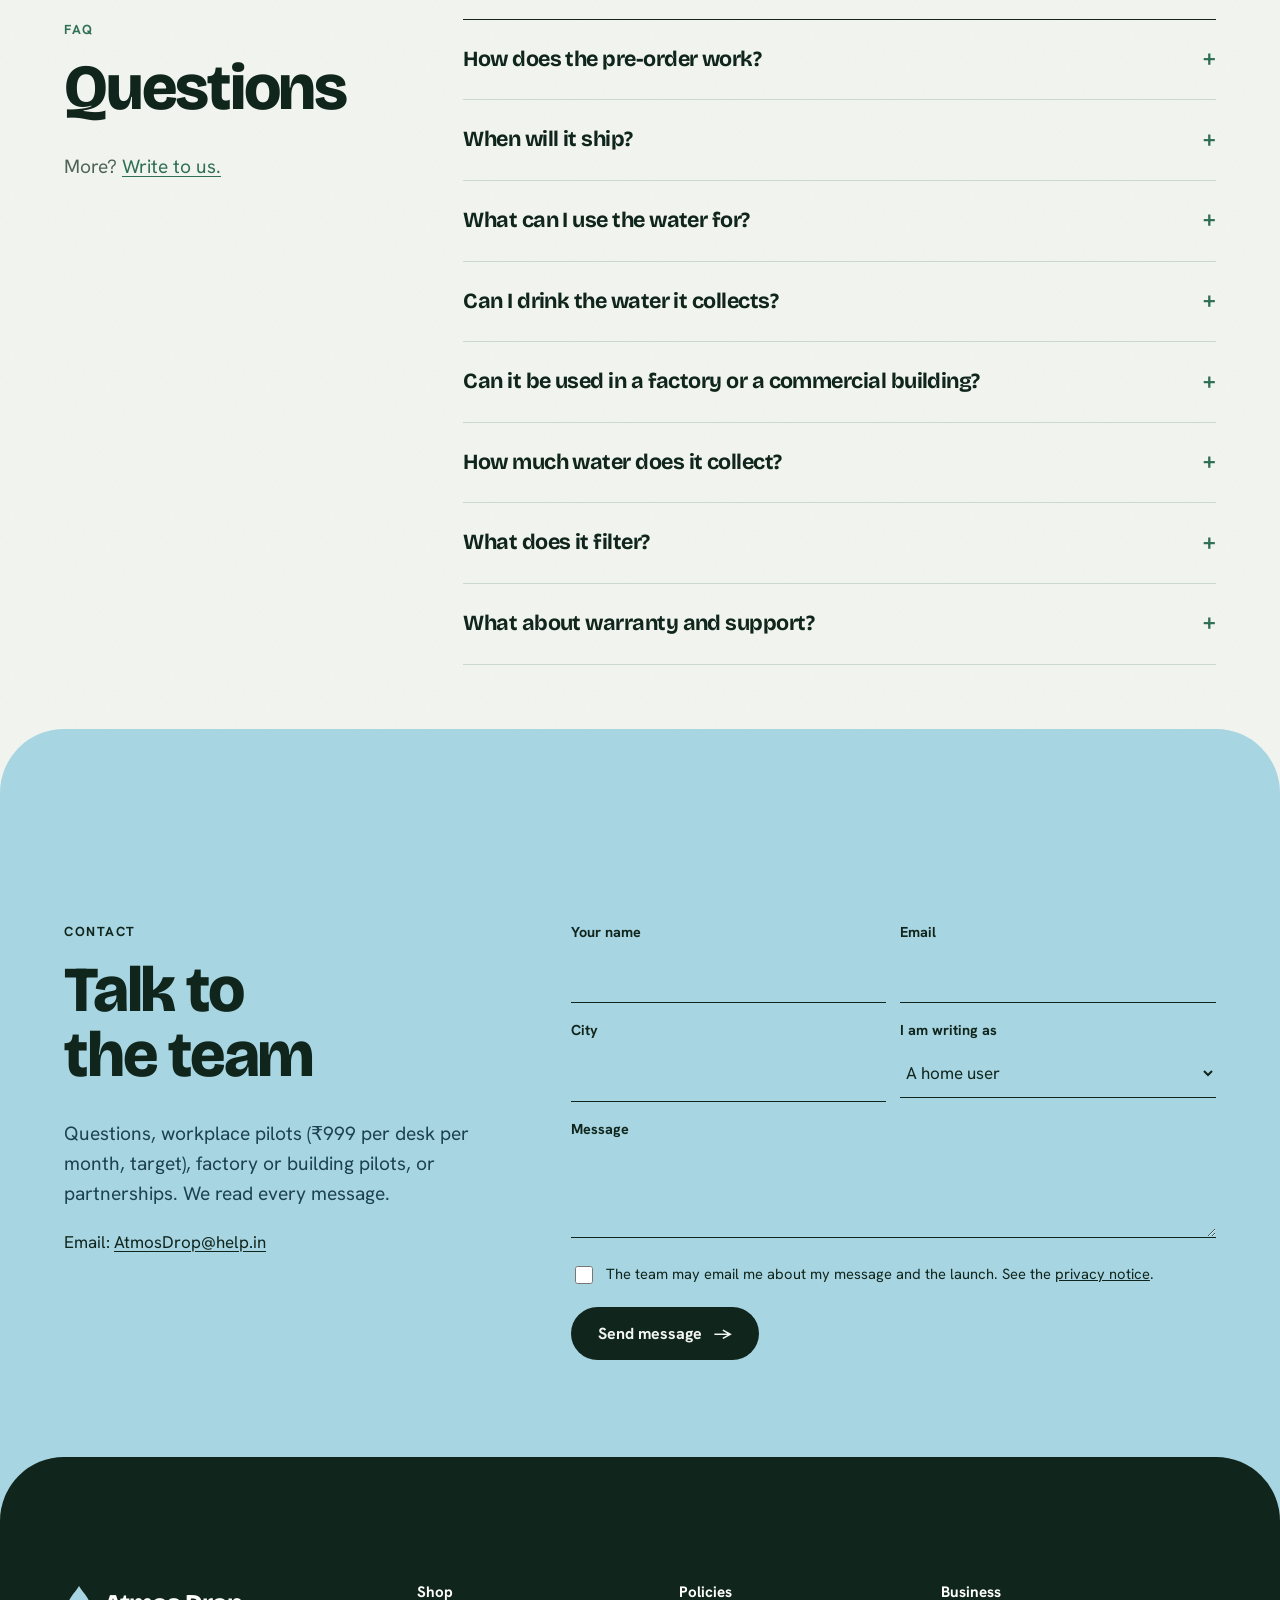
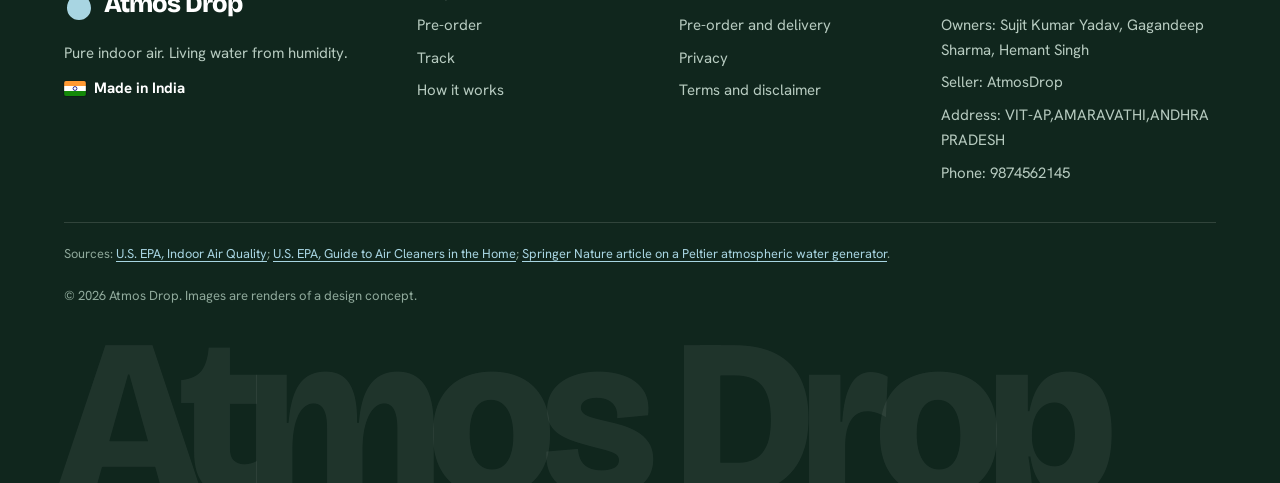
==== commit 95c6669e: "Add files via upload" ====
--- a/index.html
+++ b/index.html
@@ -21,7 +21,7 @@
 <link rel="stylesheet" href="css/style.css">
 <script type="application/ld+json">
 {"@context":"https://schema.org","@graph":[
-{"@type":"Organization","name":"Atmos Drop","description":"Air purification with atmospheric water recovery for desks, buildings and industry. Made in India.","logo":"assets/logo.svg","founder":[{"@type":"Person","name":"Sujit Kumar Yadav","jobTitle":"Chief Executive"},{"@type":"Person","name":"Gagandeep Sharma","jobTitle":"Chief Marketing"},{"@type":"Person","name":"Hemant Singh","jobTitle":"Sales Executive"}],"areaServed":"IN"},
+{"@type":"Organization","name":"Atmos Drop","description":"Air purification with atmospheric water recovery for desks, buildings and industry. Made in India.","founder":[{"@type":"Person","name":"Sujit Kumar Yadav"},{"@type":"Person","name":"Gagandeep Sharma"},{"@type":"Person","name":"Hemant Singh"}],"areaServed":"IN"},
 {"@type":"Product","name":"Atmos Drop","description":"Air purifier that recovers condensate from room humidity so the water can be put to non-drinking use.","brand":{"@type":"Brand","name":"Atmos Drop"},"offers":{"@type":"Offer","priceCurrency":"INR","price":"14999","availability":"https://schema.org/PreOrder"}}
 ]}
 </script>
@@ -32,7 +32,7 @@
 <div class="bar"><div class="wrap"><span class="india"><svg class="flag" viewBox="0 0 26 18" aria-hidden="true"><rect width="26" height="6" fill="#FF9933"/><rect y="6" width="26" height="6" fill="#fff"/><rect y="12" width="26" height="6" fill="#138808"/><circle cx="13" cy="9" r="2.3" fill="none" stroke="#000080" stroke-width="1"/></svg>Made in India</span><span class="r">Pre-orders open: reserve for ₹999, pay the balance when your unit ships</span></div></div>
 
 <header class="site"><div class="wrap nav">
-  <a class="brand" href="#top" aria-label="Atmos Drop home"><img src="assets/logo.svg" width="109" height="67" alt="Atmos"><span class="bw">Drop</span></a>
+  <a class="brand" href="#top" aria-label="Atmos Drop home"><svg viewBox="0 0 30 36" aria-hidden="true"><path d="M15 1C10 9 3 15 3 23a12 12 0 0 0 24 0C27 15 20 9 15 1z" fill="#10261D"/><path d="M9.5 24c0 3.6 2.4 6 6 6" fill="none" stroke="#A8D5E2" stroke-width="2.6" stroke-linecap="round"/></svg>Atmos Drop</a>
   <ul id="navList">
     <li><a href="#idea">Idea</a></li>
     <li><a href="#uses">Uses</a></li>
@@ -262,41 +262,11 @@
     <span class="india-badge"><svg class="flag" viewBox="0 0 26 18" aria-hidden="true"><rect width="26" height="6" fill="#FF9933"/><rect y="6" width="26" height="6" fill="#fff"/><rect y="12" width="26" height="6" fill="#138808"/><circle cx="13" cy="9" r="2.3" fill="none" stroke="#000080" stroke-width="1"/></svg>Made in India</span>
     <h2 id="h-about">Designed and built in India</h2>
     <p class="lede">Atmos Drop started as a working prototype built from about ₹3,000 of parts. We are now taking it toward a manufactured product, one tested step at a time, with larger room-, building- and industry-scale versions on our roadmap. We will publish what we measure.</p>
-    <p style="margin-top:26px"><a class="textlink" href="#founders">Meet the founders ↓</a></p>
-  </div>
-</div></section>
-
-<section class="founders-sec" id="founders" aria-labelledby="h-founders"><div class="wrap">
-  <div class="fs-head">
-    <span class="label">The team</span>
-    <h2 id="h-founders">Meet the founders</h2>
-    <p class="lede">Three Computer Science students from VIT-AP University, Amaravati, building Atmos Drop together. Tap a card to see more about each of us.</p>
-  </div>
-  <div class="f-grid">
-    <article class="founder">
-      <button class="f-head" type="button" aria-expanded="false" aria-controls="fd-sujit" id="fh-sujit">
-        <span class="f-photo"><svg class="ring" viewBox="0 0 120 120" aria-hidden="true"><circle cx="60" cy="60" r="56"/></svg><img src="assets/founder-sujit.webp" width="380" height="380" alt="Portrait of Sujit Kumar Yadav" loading="lazy" decoding="async"></span>
-        <span class="f-id"><b>Sujit Kumar Yadav</b><span>Chief Executive</span></span>
-        <span class="f-cta"><span class="f-lbl" data-open="Hide details" data-closed="View details">View details</span><i aria-hidden="true"></i></span>
-      </button>
-      <div class="f-panel" id="fd-sujit" role="region" aria-labelledby="fh-sujit"><div class="f-inner"><dl><div style="--i:0"><dt>University</dt><dd>VIT-AP University, Amaravati, Andhra Pradesh</dd></div><div style="--i:1"><dt>Major</dt><dd>Computer Science</dd></div><div style="--i:2"><dt>Key skills</dt><dd>Backend development</dd></div><div style="--i:3"><dt>Role in the venture</dt><dd>Chief Executive</dd></div><div style="--i:4" class="keen"><dt>Commitment</dt><dd><span class="yes"><svg width="16" height="16" viewBox="0 0 24 24" fill="none" stroke="currentColor" stroke-width="3" stroke-linecap="round" stroke-linejoin="round" aria-hidden="true"><path d="M5 12l5 5 9-10"/></svg></span>Keen to continue with the venture</dd></div></dl></div></div>
-    </article>
-    <article class="founder">
-      <button class="f-head" type="button" aria-expanded="false" aria-controls="fd-gagandeep" id="fh-gagandeep">
-        <span class="f-photo"><svg class="ring" viewBox="0 0 120 120" aria-hidden="true"><circle cx="60" cy="60" r="56"/></svg><img src="assets/founder-gagandeep.webp" width="380" height="380" alt="Portrait of Gagandeep Sharma" loading="lazy" decoding="async"></span>
-        <span class="f-id"><b>Gagandeep Sharma</b><span>Chief Marketing</span></span>
-        <span class="f-cta"><span class="f-lbl" data-open="Hide details" data-closed="View details">View details</span><i aria-hidden="true"></i></span>
-      </button>
-      <div class="f-panel" id="fd-gagandeep" role="region" aria-labelledby="fh-gagandeep"><div class="f-inner"><dl><div style="--i:0"><dt>University</dt><dd>VIT-AP University, Amaravati, Andhra Pradesh</dd></div><div style="--i:1"><dt>Major</dt><dd>Computer Science</dd></div><div style="--i:2"><dt>Key skills</dt><dd>Marketing and sales</dd></div><div style="--i:3"><dt>Role in the venture</dt><dd>Chief Marketing</dd></div><div style="--i:4" class="keen"><dt>Commitment</dt><dd><span class="yes"><svg width="16" height="16" viewBox="0 0 24 24" fill="none" stroke="currentColor" stroke-width="3" stroke-linecap="round" stroke-linejoin="round" aria-hidden="true"><path d="M5 12l5 5 9-10"/></svg></span>Keen to continue with the venture</dd></div></dl></div></div>
-    </article>
-    <article class="founder">
-      <button class="f-head" type="button" aria-expanded="false" aria-controls="fd-hemant" id="fh-hemant">
-        <span class="f-photo"><svg class="ring" viewBox="0 0 120 120" aria-hidden="true"><circle cx="60" cy="60" r="56"/></svg><img src="assets/founder-hemant.webp" width="380" height="380" alt="Portrait of Hemant Singh" loading="lazy" decoding="async"></span>
-        <span class="f-id"><b>Hemant Singh</b><span>Sales Executive</span></span>
-        <span class="f-cta"><span class="f-lbl" data-open="Hide details" data-closed="View details">View details</span><i aria-hidden="true"></i></span>
-      </button>
-      <div class="f-panel" id="fd-hemant" role="region" aria-labelledby="fh-hemant"><div class="f-inner"><dl><div style="--i:0"><dt>University</dt><dd>VIT-AP University, Amaravati, Andhra Pradesh</dd></div><div style="--i:1"><dt>Major</dt><dd>Computer Science</dd></div><div style="--i:2"><dt>Key skills</dt><dd>Sales pitch</dd></div><div style="--i:3"><dt>Role in the venture</dt><dd>Sales Executive</dd></div><div style="--i:4" class="keen"><dt>Commitment</dt><dd><span class="yes"><svg width="16" height="16" viewBox="0 0 24 24" fill="none" stroke="currentColor" stroke-width="3" stroke-linecap="round" stroke-linejoin="round" aria-hidden="true"><path d="M5 12l5 5 9-10"/></svg></span>Keen to continue with the venture</dd></div></dl></div></div>
-    </article>
+    <ul class="founders" aria-label="Founders">
+      <li><b>Sujit Kumar Yadav</b><span>Co-founder and product owner</span></li>
+      <li><b>Gagandeep Sharma</b><span>Co-founder and product owner</span></li>
+      <li><b>Hemant Singh</b><span>Co-founder and product owner</span></li>
+    </ul>
   </div>
 </div></section>
 
@@ -342,7 +312,7 @@
 <footer><div class="wrap">
   <div class="top">
     <div>
-      <a class="brand" href="#top" style="color:#fff" aria-label="Atmos Drop home"><img src="assets/logo-light.svg" width="109" height="67" alt="Atmos"><span class="bw">Drop</span></a>
+      <a class="brand" href="#top" style="color:#fff"><svg viewBox="0 0 30 36" aria-hidden="true"><path d="M15 1C10 9 3 15 3 23a12 12 0 0 0 24 0C27 15 20 9 15 1z" fill="#A8D5E2"/></svg>Atmos Drop</a>
       <p style="margin:12px 0 10px">Pure indoor air. Living water from humidity.</p>
       <span class="india"><svg class="flag" viewBox="0 0 26 18" aria-hidden="true"><rect width="26" height="6" fill="#FF9933"/><rect y="6" width="26" height="6" fill="#fff"/><rect y="12" width="26" height="6" fill="#138808"/><circle cx="13" cy="9" r="2.3" fill="none" stroke="#000080" stroke-width="1"/></svg>Made in India</span>
     </div>
--- a/css/style.css
+++ b/css/style.css
@@ -55,7 +55,7 @@
 header.site{position:sticky;top:env(safe-area-inset-top,0px);z-index:100;background:rgba(244,246,241,.92);backdrop-filter:blur(12px);-webkit-backdrop-filter:blur(12px);border-bottom:1px solid var(--rule)}
 .nav{display:flex;align-items:center;gap:20px;min-height:72px}
 .brand{display:inline-flex;align-items:center;gap:10px;text-decoration:none;color:var(--ink);font-family:var(--display);font-weight:800;font-size:1.6rem;letter-spacing:-.04em;line-height:1}
-.brand img{height:50px;width:auto;display:block;flex:none}
+.brand svg{width:30px;height:36px;flex:none}
 .nav ul{display:flex;gap:4px;list-style:none;margin:0 auto;padding:0}
 .nav ul a{display:block;padding:9px 14px;color:var(--ink);text-decoration:none;font-weight:600;font-size:.95rem;border-radius:999px}
 .nav ul a:hover{background:var(--mist)}
@@ -386,49 +386,4 @@
 .uses-cta{margin-top:36px;display:flex;flex-wrap:wrap;gap:16px 28px;align-items:center;justify-content:space-between}
 .uses-cta span{font-family:var(--display);font-weight:700;font-size:clamp(1.3rem,2.4vw,1.8rem);letter-spacing:-.03em}
 @media (max-width:860px){.use{grid-template-columns:1fr;gap:8px}.use .stat{justify-self:start}.stat{justify-self:start}.uses-water{grid-template-columns:1fr;padding:24px}.uses-water b{grid-row:auto}}
-
-/* logo lockup */
-.brand{gap:8px}
-.brand .bw{font-family:var(--display);font-weight:800;font-size:1.45rem;letter-spacing:-.04em;line-height:1;align-self:flex-end;padding-bottom:6px}
-footer .brand img{height:56px}
-/* founders */
-.founders-sec{background:var(--mist);border-block:1px solid var(--rule)}
-.fs-head{max-width:640px;margin-bottom:44px}
-.fs-head h2{margin-bottom:.35em}
-.f-grid{display:grid;grid-template-columns:repeat(3,1fr);gap:22px;align-items:start}
-.founder{background:#fff;border:1.5px solid var(--rule);border-radius:30px;overflow:hidden;transition:border-color .4s ease,box-shadow .6s var(--ease),transform .6s var(--ease)}
-.founder:hover{transform:translateY(-5px);box-shadow:0 26px 40px -30px rgba(16,38,29,.6)}
-.founder.open{border-color:var(--moss);box-shadow:0 34px 56px -34px rgba(16,38,29,.65);transform:none}
-.f-head{all:unset;box-sizing:border-box;width:100%;display:grid;grid-template-columns:auto 1fr;gap:6px 22px;align-items:center;padding:26px 26px 20px;cursor:pointer}
-.f-head:focus-visible{outline:3px solid var(--dew-deep);outline-offset:-6px;border-radius:26px}
-.f-photo{position:relative;width:108px;height:108px;flex:none}
-.f-photo img{position:absolute;inset:8px;width:calc(100% - 16px);height:calc(100% - 16px);border-radius:50%;object-fit:cover;background:var(--mist);transition:transform .8s var(--ease)}
-.f-photo .ring{position:absolute;inset:0;width:100%;height:100%;transform:rotate(-90deg)}
-.f-photo .ring circle{fill:none;stroke:var(--rule);stroke-width:2.2}
-.f-photo::after{content:"";position:absolute;inset:0;border-radius:50%;border:2.5px solid var(--leaf);clip-path:inset(0 100% 100% 0);transition:clip-path 1.1s var(--ease)}
-.founder:hover .f-photo img{transform:scale(1.07)}
-.founder.open .f-photo img{transform:scale(1.04)}
-.founder.open .f-photo::after{clip-path:inset(-4px -4px -4px -4px)}
-.f-id b{display:block;font-family:var(--display);font-size:1.5rem;letter-spacing:-.035em;line-height:1.05;margin-bottom:6px}
-.f-id span{display:inline-block;font-size:.8rem;font-weight:700;letter-spacing:.02em;padding:4px 12px;border-radius:999px;background:var(--mist);color:var(--leaf)}
-.f-cta{grid-column:1 / -1;display:flex;justify-content:space-between;align-items:center;border-top:1px solid var(--rule);margin-top:14px;padding-top:14px;font-weight:700;font-size:.93rem;color:var(--moss)}
-.f-cta i{position:relative;width:32px;height:32px;border-radius:50%;border:1.5px solid var(--moss);transition:transform .6s var(--ease),background .3s,border-color .3s}
-.f-cta i::before,.f-cta i::after{content:"";position:absolute;left:50%;top:50%;width:12px;height:1.8px;background:var(--moss);transform:translate(-50%,-50%);transition:background .3s}
-.f-cta i::after{transform:translate(-50%,-50%) rotate(90deg)}
-.founder:hover .f-cta i{background:var(--moss)}
-.founder:hover .f-cta i::before,.founder:hover .f-cta i::after{background:var(--paper)}
-.founder.open .f-cta i{transform:rotate(135deg);background:var(--moss)}
-.founder.open .f-cta i::before,.founder.open .f-cta i::after{background:var(--paper)}
-.f-panel{display:grid;grid-template-rows:0fr;transition:grid-template-rows .7s var(--ease)}
-.founder.open .f-panel{grid-template-rows:1fr}
-.f-inner{overflow:hidden;min-height:0;visibility:hidden;transition:visibility 0s .7s}
-.founder.open .f-inner{visibility:visible;transition-delay:0s}
-.f-inner dl{margin:0;padding:0 26px 26px}
-.f-inner dl>div{padding:13px 0;border-top:1px solid var(--rule);opacity:0;transform:translateY(16px);transition:opacity .35s ease,transform .45s var(--ease)}
-.founder.open .f-inner dl>div{opacity:1;transform:none;transition:opacity .6s ease calc(.18s + var(--i) * .08s),transform .7s var(--ease) calc(.18s + var(--i) * .08s)}
-.f-inner dt{font-size:.76rem;font-weight:700;letter-spacing:.1em;text-transform:uppercase;color:var(--leaf);margin-bottom:2px}
-.f-inner dd{margin:0;font-weight:600;line-height:1.45}
-.f-inner .yes{display:inline-grid;place-items:center;width:22px;height:22px;border-radius:50%;background:var(--ok-bg);color:var(--ok);margin-right:8px;vertical-align:-4px}
-@media (max-width:980px){.f-grid{grid-template-columns:1fr;max-width:560px;margin:0 auto}}
-@media (prefers-reduced-motion: reduce){.founder,.f-panel,.f-inner dl>div,.f-photo::after,.f-photo img{transition:none!important}}
 @media (prefers-reduced-motion: reduce){html{scroll-behavior:auto}*{transition-duration:.01ms!important}#cut .air,#cut .fan-blades,#cut .d1,#cut .d2,#cut .d3{animation:none}}
